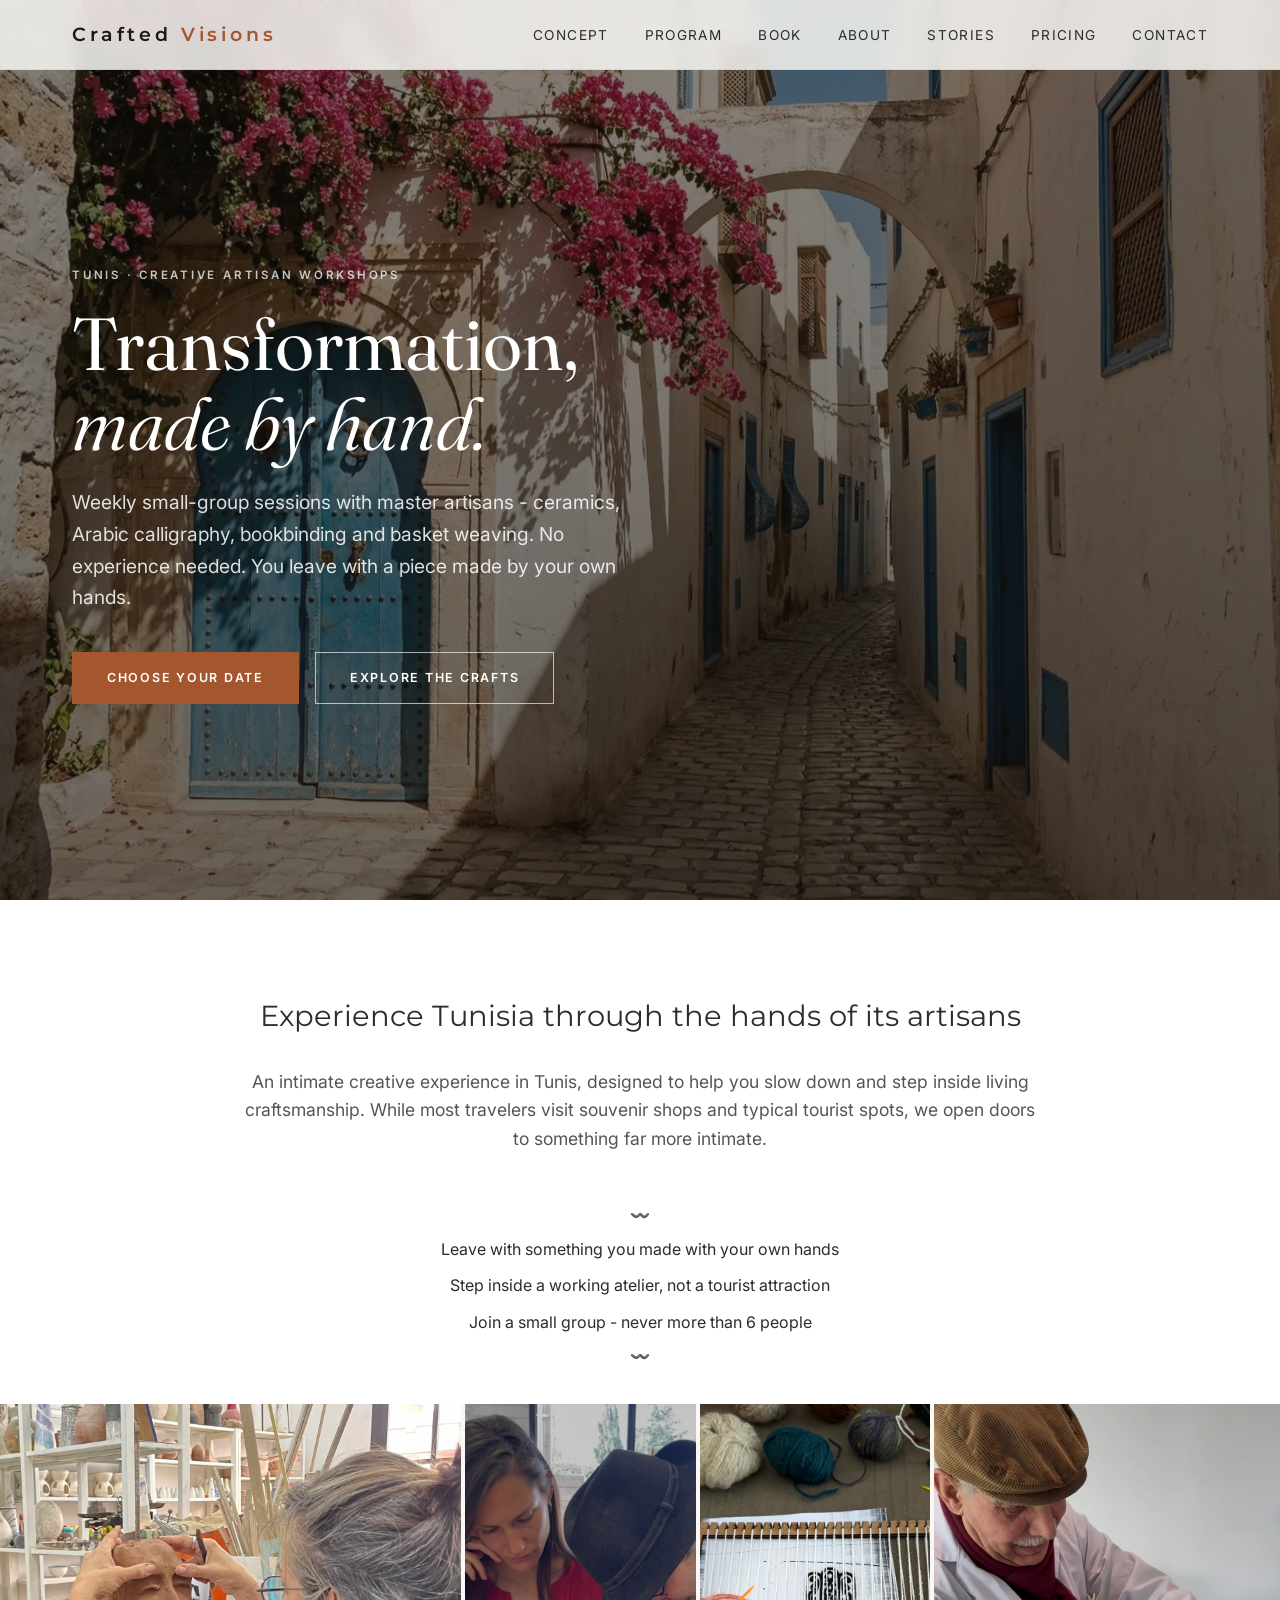
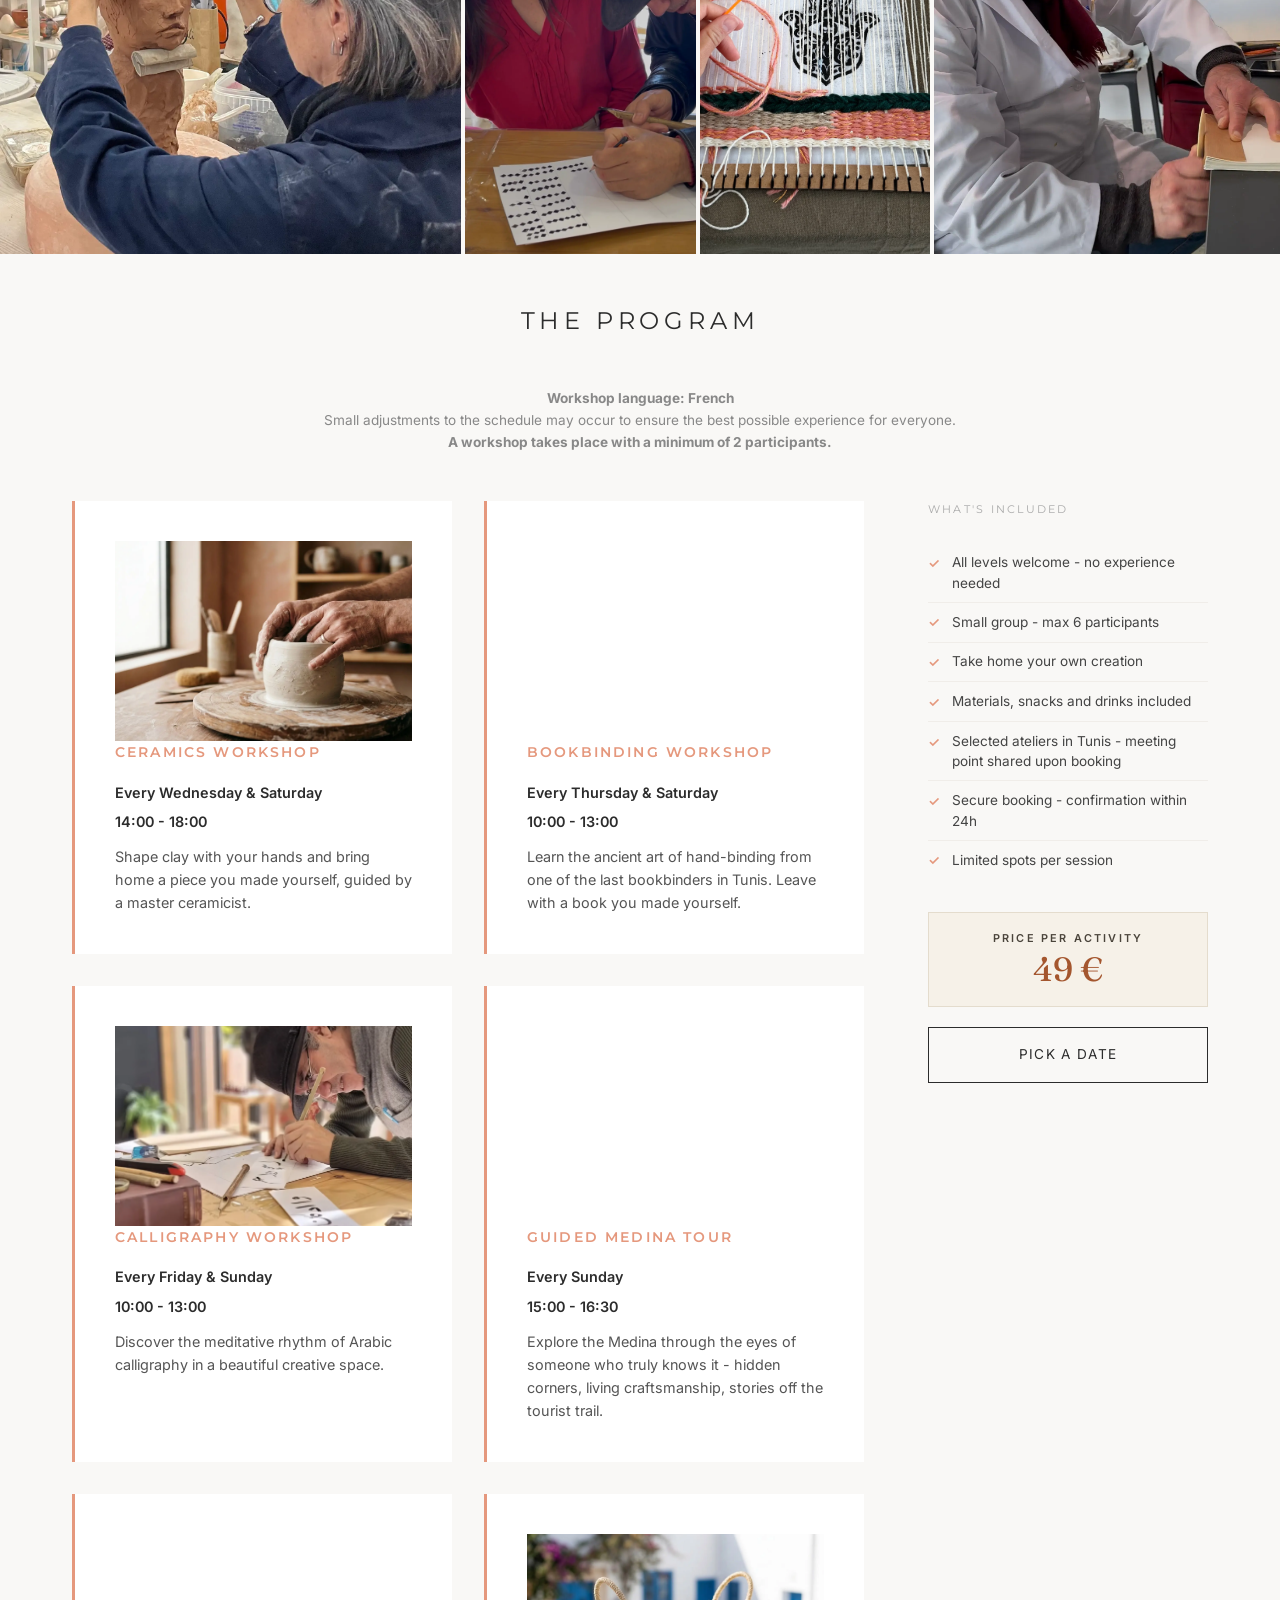
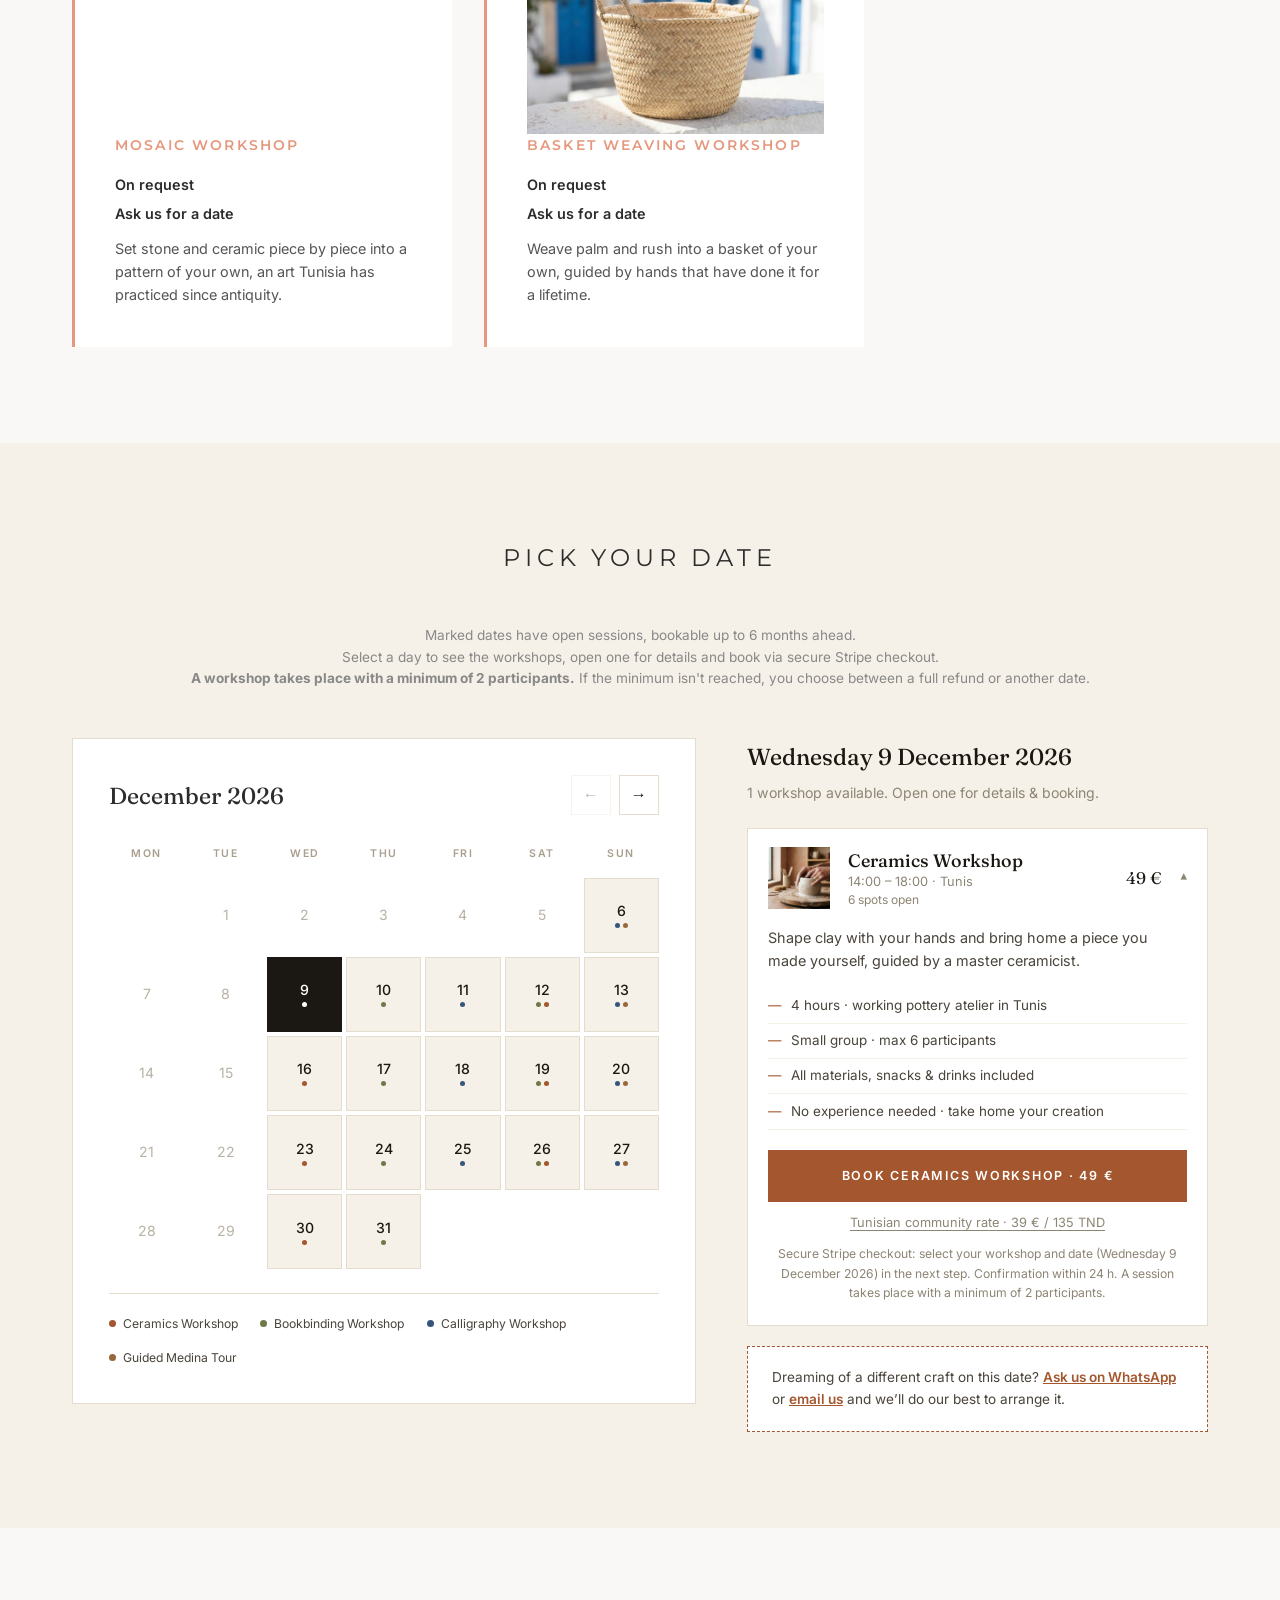
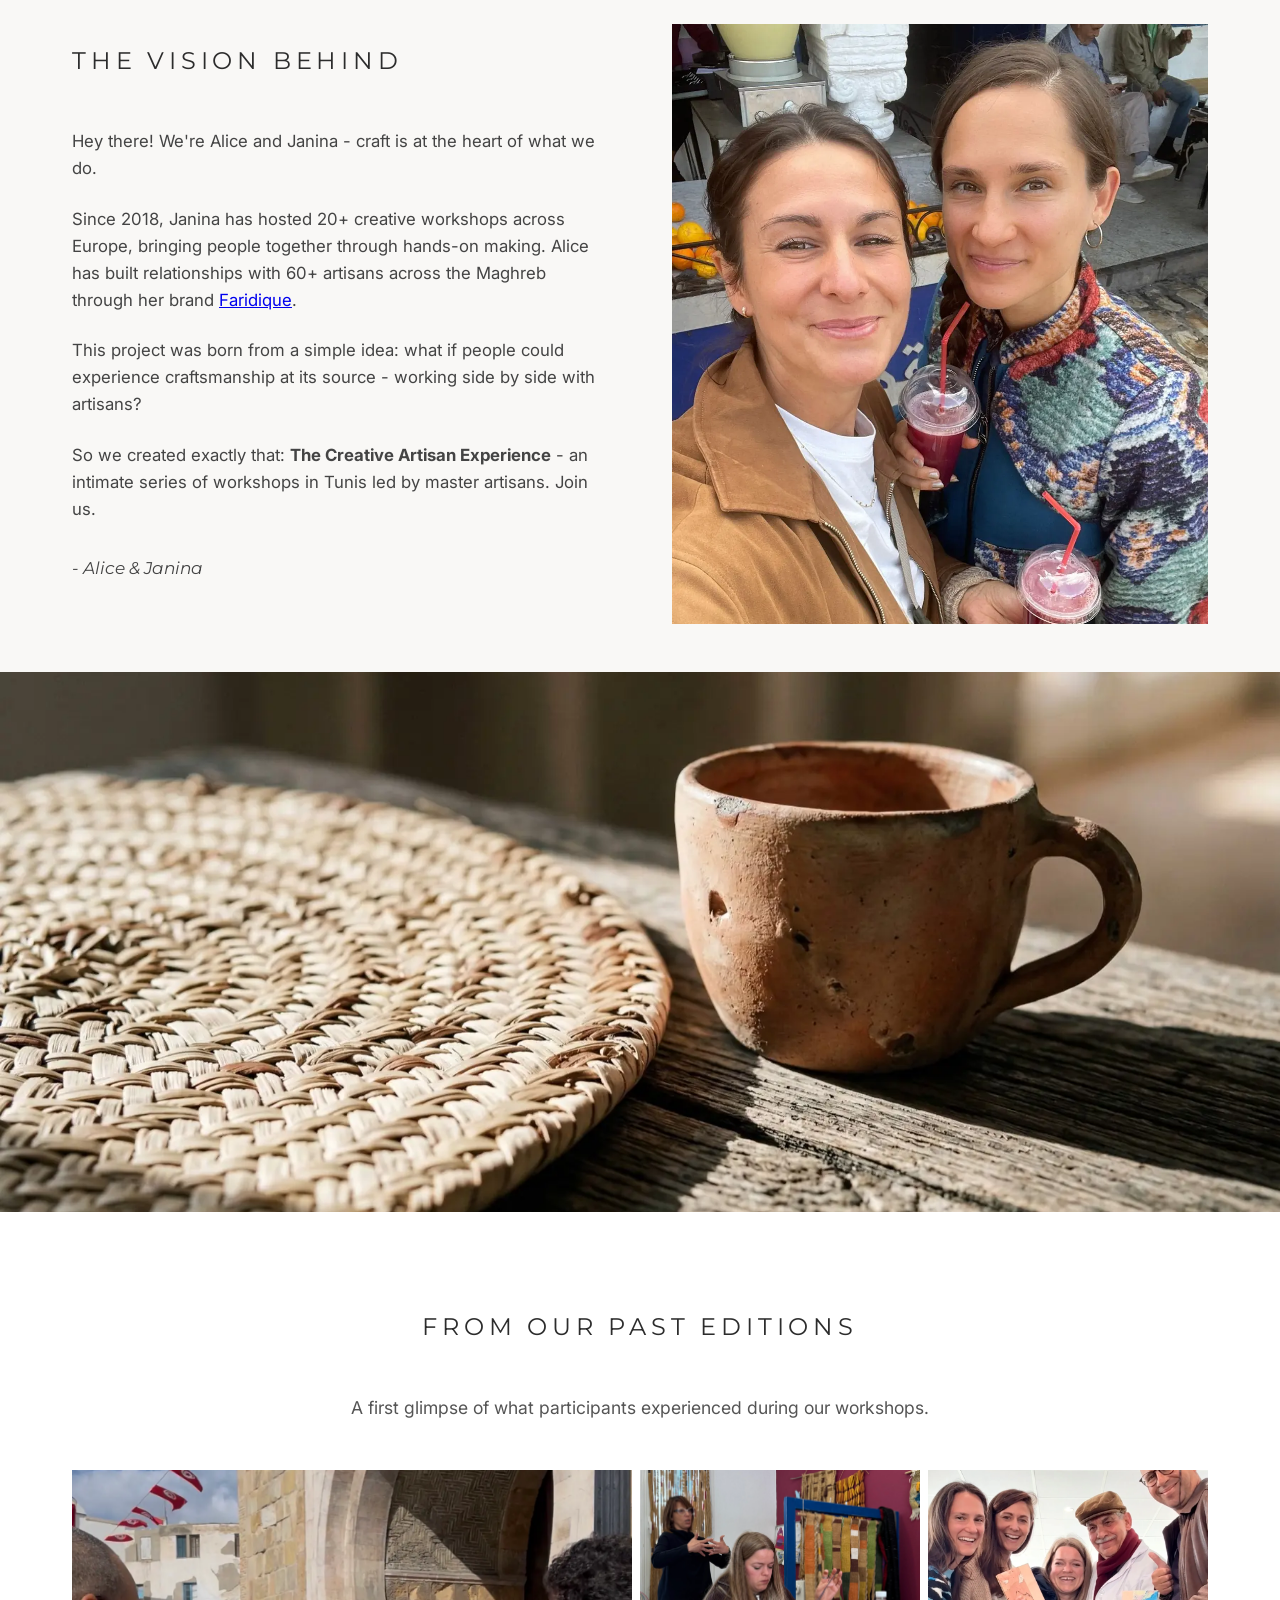
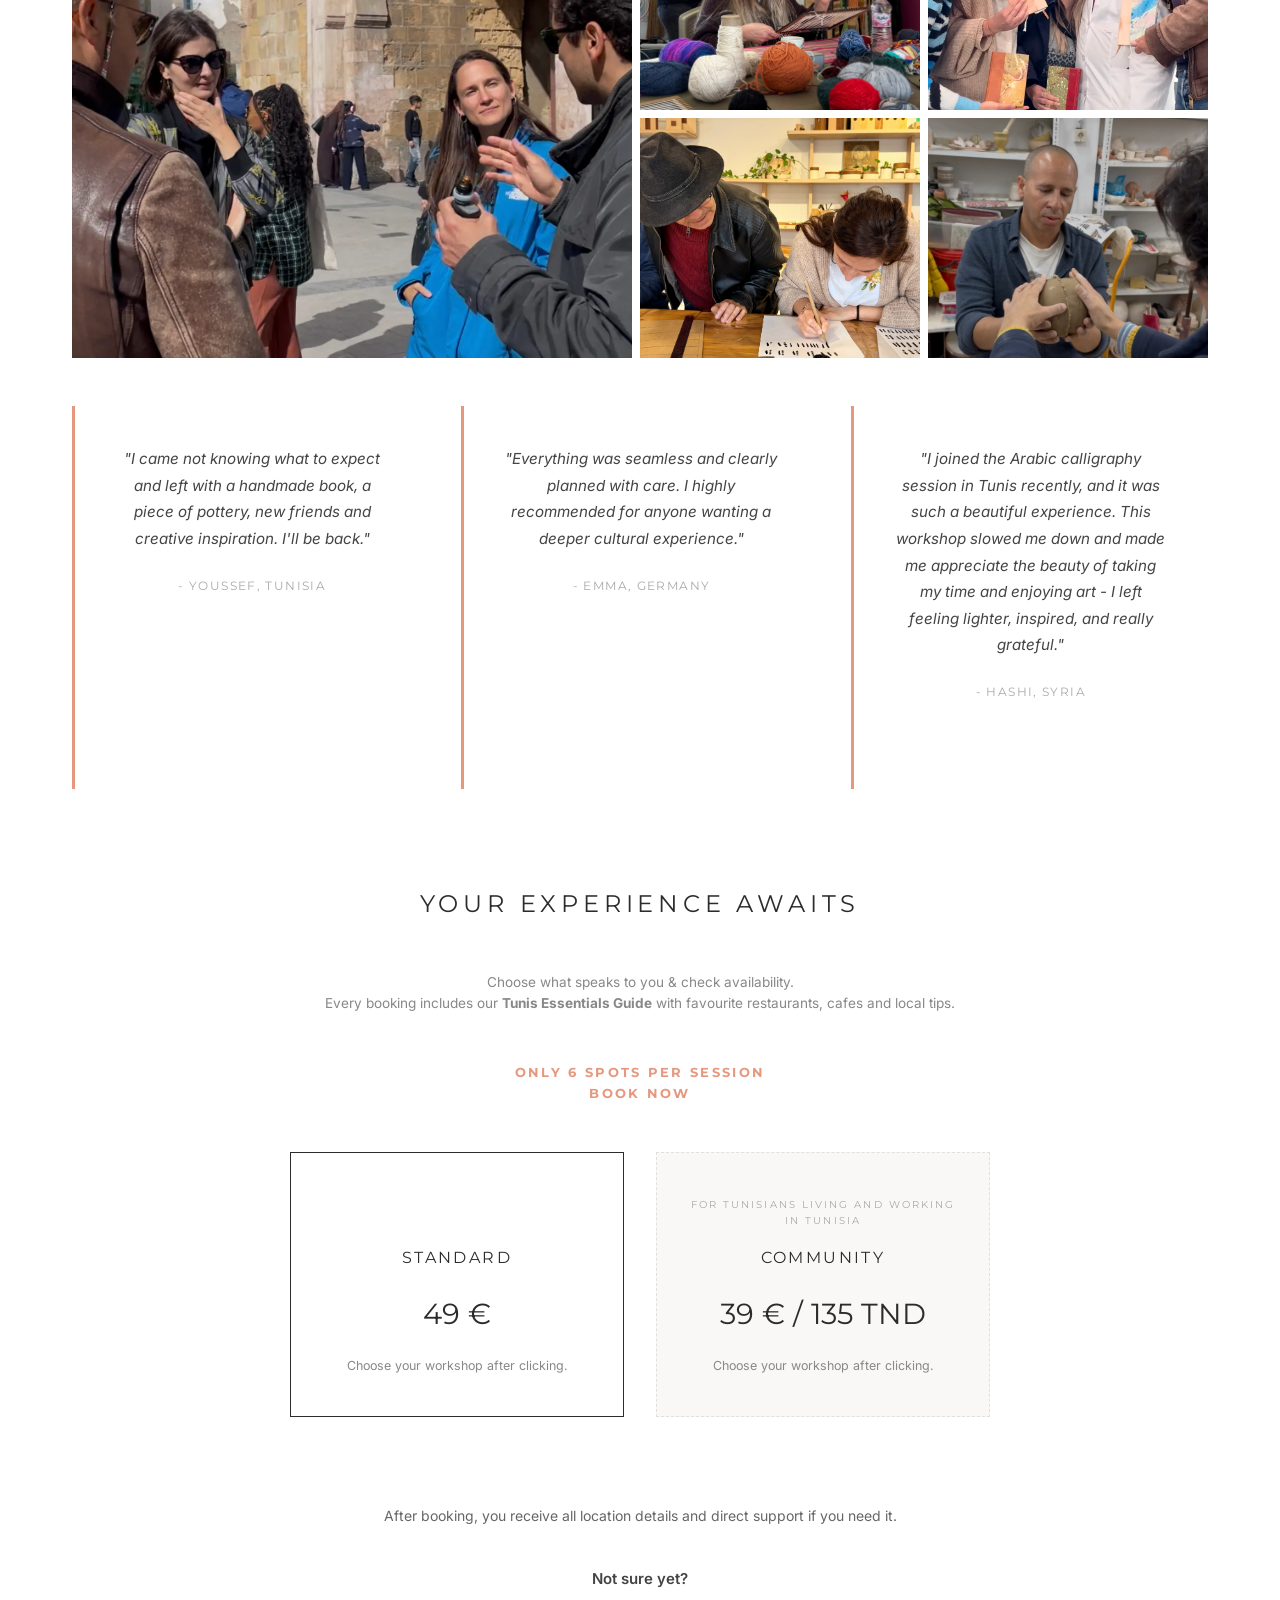
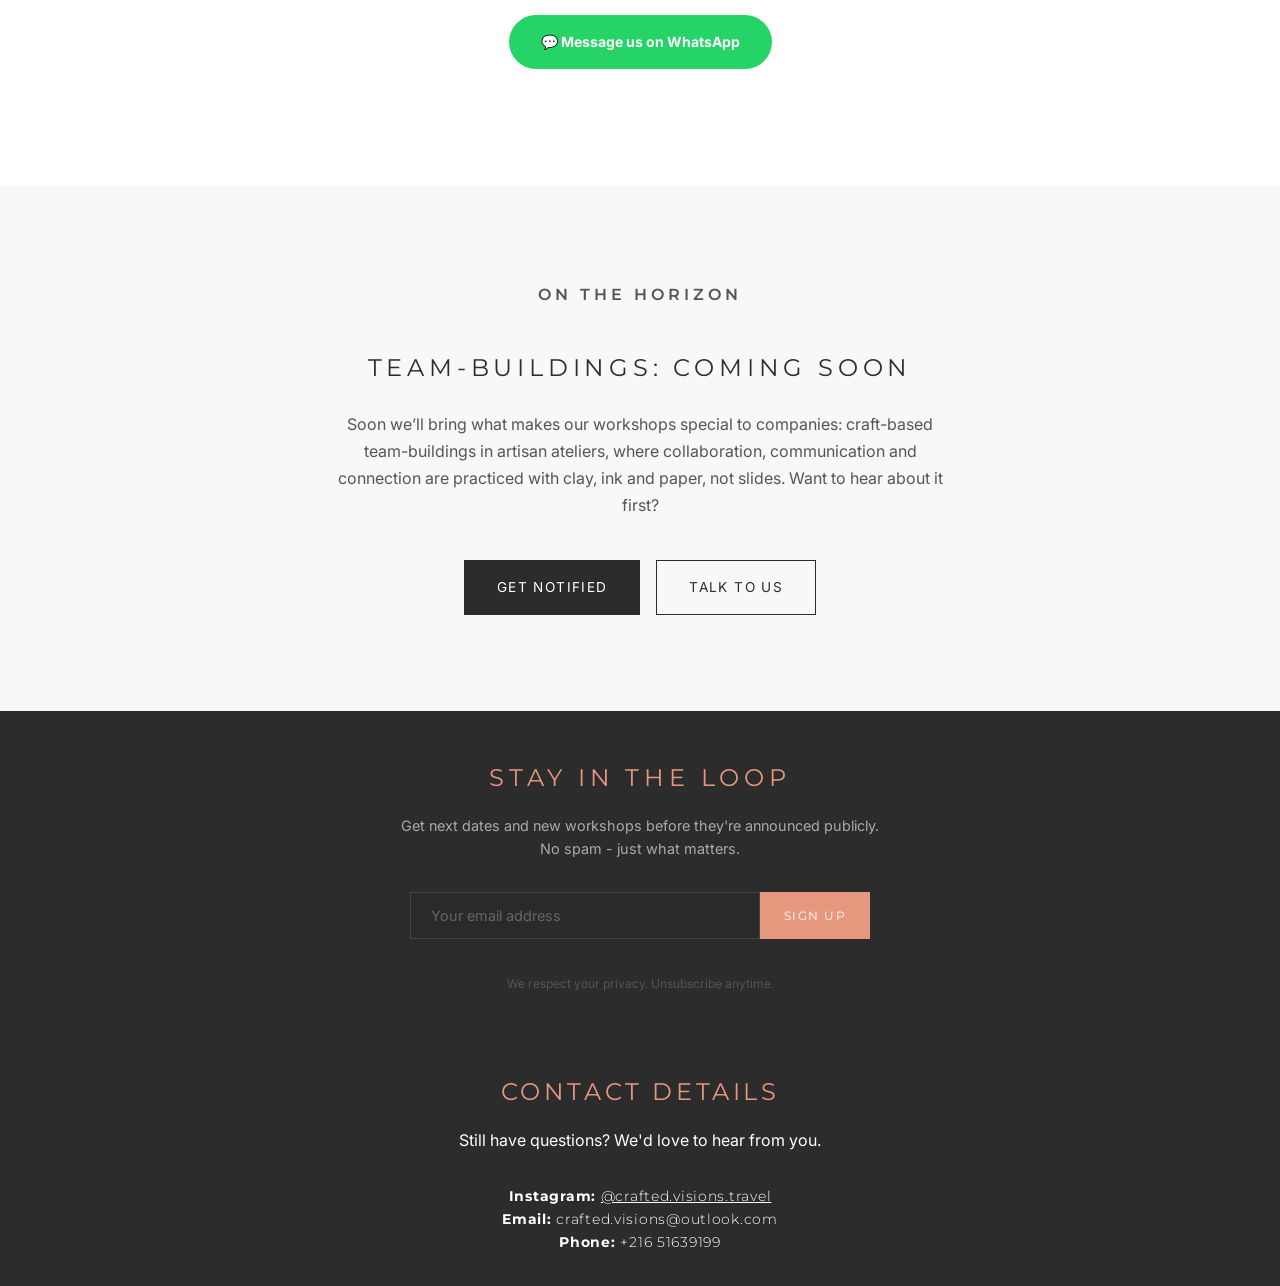
==== index.html @ f0c6a637 "Fix mobile layout and responsive issues" ====
<!DOCTYPE html>
<html lang="en">
<head>
    <meta charset="UTF-8">
    <meta name="viewport" content="width=device-width, initial-scale=1.0">
    <title>CRAFTED VISIONS TRAVEL | Creative Artisan Experience</title>
    <link rel="stylesheet" href="css/style.css">
    <link rel="preconnect" href="https://fonts.googleapis.com">
    <link rel="preconnect" href="https://fonts.gstatic.com" crossorigin>
    <link href="https://fonts.googleapis.com/css2?family=Montserrat:wght@300;400;600&family=Inter:wght@300;400;500;600&family=Fraunces:ital,opsz,wght@0,9..144,340..600;1,9..144,340..600&display=swap" rel="stylesheet">
    <link rel="preload" as="image" href="images/opt/hero-bg.webp" fetchpriority="high">
    <link rel="preload" as="image" href="images/collage_1.webp">
    <link rel="preload" as="image" href="images/collage_2.webp">
    <link rel="preload" as="image" href="images/collage_3.webp">
    <link rel="preload" as="image" href="images/collage_4.webp">
    <link href="//cdn-images.mailchimp.com/embedcode/classic-061523.css" rel="stylesheet" type="text/css">
    <meta property="og:title" content="CRAFTED VISIONS TRAVEL | Creative Artisan Weekend">
    <meta property="og:description" content="An intimate creative experience in Tunis, connecting you directly with master artisans.">
    <meta property="og:image" content="https://craftedvisionstravel.com/images/opt/hero-bg.webp">
    <meta property="og:url" content="https://craftedvisionstravel.com/">
    <meta property="og:type" content="website">
    <style>
        /* Concept section: tighten spacing around wave dividers + before collage */
        .concept .container { padding-bottom: 2rem; }
        .highlights { margin-bottom: 0 !important; }
        .highlights li { padding: 0.35rem 0; }
        .highlights li.divider { padding: 0.15rem 0; }

        /* Collage strip — desktop only */
        @media (min-width: 701px) {
            .collage-strip {
                width: 100%;
                height: 50vh;
                display: grid;
                grid-template-columns: 2fr 1fr 1fr 1.5fr;
                gap: 4px;
                overflow: hidden;
            }
            .collage-strip > div { overflow: hidden; }
            .collage-strip img {
                width: 100%; height: 100%;
                object-fit: cover;
                object-position: center center;
                display: block;
                transform: scale(1.0);
                transition: transform 0.7s ease;
            }
            .collage-strip > div:hover img { transform: scale(1.03); }
        }

        /* Tighten About -> Program gap */
        .about .container { padding-bottom: 3rem; }
        .program .container { padding-top: 3rem; }

        /* Fix nav overlap on anchor scroll for all sections */
        section[id], header[id], footer[id] {
            scroll-margin-top: calc(var(--nav-height) + 1rem);
        }

        /* Program layout: cards + checklist side by side */
        .program-inner {
            display: grid;
            grid-template-columns: 1fr 280px;
            gap: 4rem;
            align-items: start;
        }
        .program-checklist {
            position: sticky;
            top: calc(var(--nav-height) + 2rem);
        }
        .program-checklist__title {
            font-family: var(--font-heading);
            font-size: 0.7rem;
            letter-spacing: 0.2em;
            text-transform: uppercase;
            color: #aaa;
            margin-bottom: 1.5rem;
        }
        .program-checklist ul {
            list-style: none;
            padding: 0;
            margin: 0 0 2rem 0;
        }
        .program-checklist li {
            display: flex;
            align-items: flex-start;
            gap: 0.75rem;
            font-size: 0.85rem;
            color: #444;
            line-height: 1.5;
            padding: 0.55rem 0;
            border-bottom: 1px solid #f0ede9;
        }
        .program-checklist li:last-child { border-bottom: none; }
        .program-checklist li::before {
            content: "✓";
            color: var(--accent-color);
            font-weight: 600;
            font-size: 0.85rem;
            flex-shrink: 0;
            margin-top: 0.05rem;
        }
        @media (max-width: 900px) {
            .program-inner { grid-template-columns: 1fr; gap: 2.5rem; }
            .program-checklist { position: static; }
        }

        /* Program cards: uniform description alignment */
        .day-card__time {
            font-size: 0.9rem;
            font-weight: 600;
            margin-bottom: 0.4rem;
        }
        .day-card__workshop {
            font-size: 0.9rem;
            font-weight: 600;
            margin-bottom: 0.75rem;
        }
        .day-card__desc {
            font-size: 0.9rem;
            color: #555;
            line-height: 1.6;
        }

        /* Photo grid for stories */
        .photo-grid-stories {
            display: grid;
            grid-template-columns: 2fr 1fr 1fr;
            grid-template-rows: 240px 240px;
            gap: 8px;
            margin-bottom: 3rem;
        }
        .photo-grid-stories > div { overflow: hidden; }
        .photo-grid-stories > div:first-child { grid-row: span 2; }
        .photo-grid-stories img {
            width: 100%; height: 100%;
            object-fit: cover;
            object-position: center center;
            display: block;
            transform: scale(1.0);
            transition: transform 0.6s ease;
        }
        .photo-grid-stories > div:hover img { transform: scale(1.03); }
        .photo-grid-stories > div:nth-child(3) img { object-position: center 40%; }

        /* Tighten Stories -> Pricing gap */
        #stories .container { padding-bottom: 3rem; }
        .pricing .container { padding-top: 3rem; }

        /* Booking price cards — fixed row heights for perfect alignment */
        .booking-options {
            display: grid;
            grid-template-columns: 1fr 1fr;
            gap: 2rem;
            max-width: 700px;
            margin: 0 auto 3rem auto;
        }
        .booking-card {
            background-color: #fff;
            border: 1px solid #e0e0e0;
            padding: 2.5rem 2rem;
            text-align: center;
            text-decoration: none;
            color: var(--text-color);
            display: grid;
            grid-template-rows: 2.5rem auto auto auto;
            align-items: center;
            transition: all 0.3s ease;
        }
        .booking-card:hover {
            border-color: var(--accent-color);
            transform: translateY(-5px);
            box-shadow: 0 12px 28px rgba(0,0,0,0.07);
        }
        .booking-card__label {
            font-family: var(--font-heading);
            font-size: 0.65rem;
            letter-spacing: 0.2em;
            text-transform: uppercase;
            color: #aaa;
            align-self: center;
        }
        .booking-card__title {
            font-family: var(--font-heading);
            font-size: 1rem;
            letter-spacing: 0.15em;
            text-transform: uppercase;
            padding: 0.75rem 0 0.5rem;
        }
        .booking-card__price {
            font-family: var(--font-heading);
            font-size: 1.8rem;
            font-weight: 400;
            padding: 0.75rem 0;
        }
        .booking-card__note {
            font-size: 0.78rem;
            color: #888;
            line-height: 1.5;
            padding-top: 0.5rem;
        }
        .booking-card--featured { border-color: var(--text-color); }
        .booking-card--community { border-style: dashed; background: var(--bg-color); }

        /* Newsletter */
        .newsletter-section { background-color: var(--text-color); padding: 0; }
        .newsletter-section .container {
            text-align: center;
            padding-top: 3rem;
            padding-bottom: 3rem;
        }
        footer .container {
            padding-top: 2rem;
            padding-bottom: 2rem;
        }
        .newsletter-form {
            display: flex;
            max-width: 460px;
            margin: 0 auto 1rem auto;
        }
        .newsletter-form input {
            flex: 1;
            padding: 14px 20px;
            border: 1px solid #444;
            background: #2a2a2a;
            color: #fff;
            font-size: 0.9rem;
            outline: none;
            font-family: var(--font-body);
        }
        .newsletter-form input::placeholder { color: #666; }
        .newsletter-form button {
            padding: 14px 24px;
            background: var(--accent-color);
            color: #fff;
            border: none;
            font-family: var(--font-heading);
            font-size: 0.75rem;
            letter-spacing: 0.12em;
            text-transform: uppercase;
            cursor: pointer;
            transition: opacity 0.2s;
        }
        .newsletter-form button:hover { opacity: 0.85; }

        /* ─── Hamburger button ─── */
        .nav-hamburger {
            display: none;
            flex-direction: column;
            gap: 5px;
            background: none;
            border: none;
            cursor: pointer;
            padding: 8px;
            z-index: 1001;
        }
        .nav-hamburger span {
            display: block;
            width: 24px;
            height: 2px;
            background: var(--text-color);
            transition: all 0.3s ease;
            transform-origin: center;
        }
        .nav-hamburger.open span:nth-child(1) { transform: translateY(7px) rotate(45deg); }
        .nav-hamburger.open span:nth-child(2) { opacity: 0; }
        .nav-hamburger.open span:nth-child(3) { transform: translateY(-7px) rotate(-45deg); }

        /* ─── Carousel dots ─── */
        .carousel-dots {
            display: none;
            justify-content: center;
            gap: 8px;
            padding: 10px 0 4px;
        }
        .carousel-dots .dot {
            width: 7px; height: 7px;
            border-radius: 50%;
            background: #ccc;
            transition: background 0.3s;
        }
        .carousel-dots .dot.active { background: var(--accent-color); }

        @media (max-width: 700px) {
            /* Nav mobile */
            .nav-hamburger { display: flex; }
            .nav-links {
                display: none;
                position: fixed;
                top: 0; left: 0;
                width: 100%; height: 100vh;
                background: rgba(250,248,244,0.98);
                flex-direction: column;
                align-items: center;
                justify-content: center;
                gap: 2rem;
                z-index: 1000;
            }
            .nav-links.open { display: flex; }
            .nav-link-item {
                font-family: var(--font-heading);
                font-size: 1.1rem;
                letter-spacing: 0.18em;
                text-transform: uppercase;
                color: var(--text-color);
                text-decoration: none;
            }

            /* Collage carousel */
            .collage-strip {
                display: flex;
                overflow-x: auto;
                scroll-snap-type: x mandatory;
                -webkit-overflow-scrolling: touch;
                scroll-behavior: smooth;
                grid-template-columns: unset;
                grid-template-rows: unset;
                height: 120vw;
                gap: 0;
                scrollbar-width: none;
            }
            .collage-strip::-webkit-scrollbar { display: none; }
            .collage-strip > div {
                flex: 0 0 100%;
                scroll-snap-align: start;
                grid-row: unset !important;
                overflow: hidden;
                height: 120vw;
            }
            .collage-strip img {
                width: 100%; height: 100%;
                object-fit: cover;
                object-position: center center;
            }
            #collage-dots { display: flex; }

            /* Stories photo carousel */
            .photo-grid-stories {
                display: flex;
                overflow-x: auto;
                scroll-snap-type: x mandatory;
                -webkit-overflow-scrolling: touch;
                scroll-behavior: smooth;
                grid-template-columns: unset;
                grid-template-rows: unset;
                height: 80vw;
                gap: 0;
                margin-bottom: 0.75rem;
                scrollbar-width: none;
            }
            .photo-grid-stories::-webkit-scrollbar { display: none; }
            .photo-grid-stories > div {
                flex: 0 0 100%;
                scroll-snap-align: start;
                grid-row: unset !important;
                overflow: hidden;
                height: 80vw;
            }
            .photo-grid-stories img {
                width: 100%; height: 100%;
                object-fit: cover;
            }
            #stories-dots { display: flex; margin-bottom: 2rem; }

            /* Newsletter form stacked */
            .newsletter-form { flex-direction: column; }

            /* Booking cards stacked */
            .booking-options { grid-template-columns: 1fr; max-width: 360px; }

            /* Hero tweaks */
            .hero-title { font-size: clamp(2.3rem, 11vw, 3.2rem); }

            /* Full-width image section height */
            .full-width-image { min-height: 40vw; }

            /* Program inner */
            .program-inner { grid-template-columns: 1fr; gap: 2.5rem; }
            .program-checklist { position: static; }

            /* Grid program cards */
            .grid-program { grid-template-columns: 1fr !important; }

            /* About grid */
            .about-grid { grid-template-columns: 1fr !important; }
            .about-image { order: -1; }
            .about-image img { max-height: 82vw; }

            /* Concept padding */
            .concept .container { padding-left: 1.25rem; padding-right: 1.25rem; }
        }
    </style>
</head>
<body>

    <nav class="sticky-nav">
        <div class="nav-container">
            <a href="#home" class="nav-logo">Crafted <span>Visions</span></a>
            <div class="nav-links" id="nav-links">
                <a href="#concept" class="nav-link-item">Concept</a>
                <a href="#program" class="nav-link-item">Program</a>
                <a href="#calendar" class="nav-link-item">Book</a>
                <a href="#about" class="nav-link-item">About</a>
                <a href="#stories" class="nav-link-item">Stories</a>
                <a href="#pricing" class="nav-link-item">Pricing</a>
                <a href="#contact" class="nav-link-item">Contact</a>
            </div>
            <button class="nav-hamburger" id="nav-hamburger" aria-label="Open menu" aria-expanded="false">
                <span></span><span></span><span></span>
            </button>
        </div>
    </nav>

    <header class="hero" id="home">
        <div class="hero-inner">
            <div class="hero-content reveal">
                <span class="hero-eyebrow">Tunis · Creative Artisan Workshops</span>
                <h1 class="hero-title">Transformation,<br><em>made by hand.</em></h1>
                <p class="hero-sub">Weekly small-group sessions with master artisans - ceramics, Arabic calligraphy, bookbinding and basket weaving. No experience needed. You leave with a piece made by your own hands.</p>
                <div class="hero-btns">
                    <a href="#calendar" class="btn-hero btn-hero--solid">Choose your date</a>
                    <a href="#program" class="btn-hero btn-hero--ghost">Explore the crafts</a>
                </div>
            </div>
        </div>
    </header>

    <section class="concept" id="concept">
        <div class="container reveal">
            <h3>Experience Tunisia through the hands of its artisans</h3>
            <p>An intimate creative experience in Tunis, designed to help you slow down and step inside living craftsmanship. While most travelers visit souvenir shops and typical tourist spots, we open doors to something far more intimate.</p>
            <ul class="highlights" style="text-align:center; list-style:none; padding:0;">
                <li class="divider">〰️</li>
                <li>Leave with something you made with your own hands</li>
                <li>Step inside a working atelier, not a tourist attraction</li>
                <li>Join a small group - never more than 6 people</li>
                <li class="divider">〰️</li>
            </ul>
        </div>
    </section>

    <!-- COLLAGE from workshop photos -->
    <div class="collage-strip" id="collage-carousel">
        <div><img src="images/collage_1.webp" alt="Ceramics workshop" loading="eager" fetchpriority="high"></div>
        <div><img src="images/collage_2.webp" alt="Weaving workshop" loading="eager"></div>
        <div><img src="images/collage_3.webp" alt="Calligraphy workshop" loading="eager"></div>
        <div><img src="images/collage_4.webp" alt="Bookbinding workshop" loading="eager"></div>
    </div>
    <div class="carousel-dots" id="collage-dots" aria-hidden="true">
        <span class="dot active"></span><span class="dot"></span><span class="dot"></span><span class="dot"></span>
    </div>

    <!-- PROGRAM -->
    <section class="program" id="program">
        <div class="container reveal">
            <h2 class="section-title">THE PROGRAM</h2>
            <p class="disclaimer"><strong>Workshop language: French</strong><br>Small adjustments to the schedule may occur to ensure the best possible experience for everyone.<br><strong>A workshop takes place with a minimum of 2 participants.</strong></p>

            <div class="program-inner">
                <div class="grid-program">
                    <div class="day-card">
                        <img src="images/opt/atelier-poterie.webp" alt="Ceramics Workshop" class="card-img" loading="lazy" decoding="async">
                        <h4>Ceramics Workshop</h4>
                        <p class="day-card__time">Every Wednesday &amp; Saturday</p>
                        <p class="day-card__workshop">14:00 - 18:00</p>
                        <p class="day-card__desc">Shape clay with your hands and bring home a piece you made yourself, guided by a master ceramicist.</p>
                    </div>
                    <div class="day-card">
                        <img src="images/book-binding.webp" alt="Bookbinding Workshop" class="card-img" loading="lazy" decoding="async">
                        <h4>Bookbinding Workshop</h4>
                        <p class="day-card__time">Every Thursday &amp; Saturday</p>
                        <p class="day-card__workshop">10:00 - 13:00</p>
                        <p class="day-card__desc">Learn the ancient art of hand-binding from one of the last bookbinders in Tunis. Leave with a book you made yourself.</p>
                    </div>
                    <div class="day-card">
                        <img src="images/calligraphy.webp" alt="Calligraphy Workshop" class="card-img" loading="lazy" decoding="async">
                        <h4>Calligraphy Workshop</h4>
                        <p class="day-card__time">Every Friday &amp; Sunday</p>
                        <p class="day-card__workshop">10:00 - 13:00</p>
                        <p class="day-card__desc">Discover the meditative rhythm of Arabic calligraphy in a beautiful creative space.</p>
                    </div>
                    <div class="day-card">
                        <img src="images/opt/medina-gate.jpg" alt="Guided Medina Tour" class="card-img" loading="lazy" decoding="async">
                        <h4>Guided Medina Tour</h4>
                        <p class="day-card__time">Every Sunday</p>
                        <p class="day-card__workshop">15:00 - 16:30</p>
                        <p class="day-card__desc">Explore the Medina through the eyes of someone who truly knows it - hidden corners, living craftsmanship, stories off the tourist trail.</p>
                    </div>
                    <div class="day-card">
                        <img src="images/opt/mosaic-workshop.jpg" alt="Mosaic Workshop" class="card-img" loading="lazy" decoding="async">
                        <h4>Mosaic Workshop</h4>
                        <p class="day-card__time">On request</p>
                        <p class="day-card__workshop">Ask us for a date</p>
                        <p class="day-card__desc">Set stone and ceramic piece by piece into a pattern of your own, an art Tunisia has practiced since antiquity.</p>
                    </div>
                    <div class="day-card">
                        <img src="images/opt/medina-tour.webp" alt="Basket Weaving Workshop" class="card-img" loading="lazy" decoding="async">
                        <h4>Basket Weaving Workshop</h4>
                        <p class="day-card__time">On request</p>
                        <p class="day-card__workshop">Ask us for a date</p>
                        <p class="day-card__desc">Weave palm and rush into a basket of your own, guided by hands that have done it for a lifetime.</p>
                    </div>
                </div>

                <aside class="program-checklist">
                    <p class="program-checklist__title">What's included</p>
                    <ul>
                        <li>All levels welcome - no experience needed</li>
                        <li>Small group - max 6 participants</li>
                        <li>Take home your own creation</li>
                        <li>Materials, snacks and drinks included</li>
                        <li>Selected ateliers in Tunis - meeting point shared upon booking</li>
                        <li>Secure booking - confirmation within 24h</li>
                        <li>Limited spots per session</li>
                    </ul>
                    <div class="price-tag">
                        <span class="price-tag__label">Price per activity</span>
                        <span class="price-tag__amount">49&nbsp;€</span>
                    </div>
                    <a href="#calendar" class="btn" style="display:inline-block; width:100%; text-align:center; box-sizing:border-box;">Pick a date</a>
                </aside>
            </div>
        </div>
    </section>

    <!-- BOOKING CALENDAR -->
    <section class="calendar-section" id="calendar">
        <div class="container reveal">
            <h2 class="section-title">PICK YOUR DATE</h2>
            <p class="disclaimer">Marked dates have open sessions, bookable up to 6 months ahead.<br>Select a day to see the workshops, open one for details and book via secure Stripe checkout.<br><strong>A workshop takes place with a minimum of 2 participants.</strong> If the minimum isn't reached, you choose between a full refund or another date.</p>
            <div class="cal-wrap">
                <div class="cal" id="cv-calendar" aria-label="Workshop availability calendar"></div>
                <div class="day-panel" id="cv-day-panel" aria-live="polite"></div>
            </div>
        </div>
    </section>

    <section class="about" id="about">
        <div class="container reveal about-grid">
            <div class="about-text">
                <h2 class="section-title" style="text-align: left;">THE VISION BEHIND</h2>
                <p>Hey there! We're Alice and Janina - craft is at the heart of what we do.</p>
                <p>Since 2018, Janina has hosted 20+ creative workshops across Europe, bringing people together through hands-on making. Alice has built relationships with 60+ artisans across the Maghreb through her brand <a href="https://faridique.com" target="_blank" rel="noopener">Faridique</a>.</p>
                <p>This project was born from a simple idea: what if people could experience craftsmanship at its source - working side by side with artisans?</p>
                <p>So we created exactly that: <strong>The Creative Artisan Experience</strong> - an intimate series of workshops in Tunis led by master artisans. Join us.</p>
                <p class="signature">- Alice &amp; Janina</p>
            </div>
            <div class="about-image">
                <img src="images/opt/alice-founder.webp" alt="Alice Tsvetkova - Founder" loading="lazy" decoding="async">
            </div>
        </div>
    </section>

    <section class="full-width-image reveal" style="background-image: url('images/opt/authentic-details.webp');"></section>

    <!-- STORIES -->
    <section class="concept" id="stories">
        <div class="container reveal">
            <h2 class="section-title">FROM OUR PAST EDITIONS</h2>
            <p class="disclaimer">A first glimpse of what participants experienced during our workshops.</p>

            <div class="photo-grid-stories" id="stories-carousel">
                <div><img src="images/pg_1.webp" alt="Workshop participant" loading="eager"></div>
                <div><img src="images/pg_2.webp" alt="Bookbinding session" loading="eager"></div>
                <div><img src="images/pg_3.webp" alt="Calligraphy session" loading="lazy"></div>
                <div><img src="images/pg_4.webp" alt="Medina tour" loading="lazy"></div>
                <div><img src="images/pg_5.webp" alt="Group photo" loading="lazy"></div>
            </div>
            <div class="carousel-dots" id="stories-dots" aria-hidden="true">
                <span class="dot active"></span><span class="dot"></span><span class="dot"></span><span class="dot"></span><span class="dot"></span>
            </div>

            <div class="grid-program">
                <div class="day-card" style="border-left-color:var(--accent-color);">
                    <p style="font-style:italic; font-size:0.95rem; line-height:1.75; color:#444; margin-bottom:1.5rem;">"I came not knowing what to expect and left with a handmade book, a piece of pottery, new friends and creative inspiration. I'll be back."</p>
                    <p style="font-family:var(--font-heading); font-size:0.72rem; letter-spacing:0.12em; color:#aaa; text-transform:uppercase;">- Youssef, Tunisia</p>
                </div>
                <div class="day-card" style="border-left-color:var(--accent-color);">
                    <p style="font-style:italic; font-size:0.95rem; line-height:1.75; color:#444; margin-bottom:1.5rem;">"Everything was seamless and clearly planned with care. I highly recommended for anyone wanting a deeper cultural experience."</p>
                    <p style="font-family:var(--font-heading); font-size:0.72rem; letter-spacing:0.12em; color:#aaa; text-transform:uppercase;">- Emma, Germany</p>
                </div>
                <div class="day-card" style="border-left-color:var(--accent-color);">
                    <p style="font-style:italic; font-size:0.95rem; line-height:1.75; color:#444; margin-bottom:1.5rem;">"I joined the Arabic calligraphy session in Tunis recently, and it was such a beautiful experience. This workshop slowed me down and made me appreciate the beauty of taking my time and enjoying art - I left feeling lighter, inspired, and really grateful."</p>
                    <p style="font-family:var(--font-heading); font-size:0.72rem; letter-spacing:0.12em; color:#aaa; text-transform:uppercase;">- Hashi, Syria</p>
                </div>
            </div>
        </div>
    </section>

    <!-- PRICING -->
    <section class="pricing" id="pricing">
        <div class="container reveal">
            <h2 class="section-title">YOUR EXPERIENCE AWAITS</h2>
            <p class="disclaimer">Choose what speaks to you &amp; check availability.<br>Every booking includes our <strong>Tunis Essentials Guide</strong> with favourite restaurants, cafes and local tips.</p>

            <p style="text-align:center; font-family:var(--font-heading); font-size:0.8rem; letter-spacing:0.18em; text-transform:uppercase; margin-top:3rem; margin-bottom:3rem; color:var(--accent-color);">
                <strong>
                    Only 6 spots per session<br>
                    Book now
                </strong>
            </p>
            <!--
                HOW BOOKING WORKS:
                Two Stripe links cover all workshops:
                - Standard (49€): one Stripe checkout with a dropdown to select the workshop
                - Community (39€): same setup, separate link for Tunisians living & working in Tunisia
                Replace STRIPE_STANDARD_LINK and STRIPE_COMMUNITY_LINK below with your actual Stripe URLs.
                In Stripe, set up a Payment Link with a "Select workshop" dropdown as a custom field.
            -->
            <div class="booking-options">
                <a href="https://buy.stripe.com/6oU00l9cY0C66ys8II53O08" target="_blank" class="booking-card booking-card--featured">
                    <p class="booking-card__label">&nbsp;</p>
                    <p class="booking-card__title">Standard</p>
                    <p class="booking-card__price">49 €</p>
                    <p class="booking-card__note">Choose your workshop after clicking.</p>
                </a>
                <a href="https://buy.stripe.com/14AfZj74Q70ug926AA53O09" target="_blank" class="booking-card booking-card--community">
                    <p class="booking-card__label">For Tunisians living and working in Tunisia</p>
                    <p class="booking-card__title">Community</p>
                    <p class="booking-card__price">39 € / 135 TND</p>
                    <p class="booking-card__note">Choose your workshop after clicking.</p>
                </a>
            </div>

            <div style="padding:40px 0 20px; text-align:center;">
                <p style="margin-bottom:40px; color:#666; font-size:14px;">After booking, you receive all location details and direct support if you need it.

                </p>
                <p style="margin-bottom:24px; color:#444; font-size:15px; font-weight:600;">Not sure yet?</p>
                <a href="https://wa.me/+4917687361752" target="_blank" style="display:inline-block; background-color:#25D366; color:white; padding:16px 32px; border-radius:50px; font-size:14px; font-weight:bold; text-decoration:none;">
                    💬 Message us on WhatsApp
                </a>
            </div>
        </div>
    </section>

    <!-- TEAM-BUILDING TEASER -->
    <section class="teaser" id="teambuildings">
        <div class="container reveal">
            <p class="teaser__eyebrow">On the horizon</p>
            <h2>TEAM-BUILDINGS: COMING SOON</h2>
            <p>Soon we&rsquo;ll bring what makes our workshops special to companies: craft-based team-buildings in artisan ateliers, where collaboration, communication and connection are practiced with clay, ink and paper, not slides. Want to hear about it first?</p>
            <a href="#newsletter" class="btn btn--primary teaser__btn-first">Get notified</a>
            <a href="https://wa.me/4917687361752" target="_blank" rel="noopener" class="btn">Talk to us</a>
        </div>
    </section>

    <!-- NEWSLETTER -->
    <section class="newsletter-section" id="newsletter">
        <div class="container reveal">
            <h2 style="color:var(--accent-color); margin-bottom:1rem; font-family:var(--font-heading); letter-spacing:0.2em;">STAY IN THE LOOP</h2>
            <p style="color:#aaa; font-size:0.9rem; max-width:480px; margin:0 auto 2rem auto;">Get next dates and new workshops before they're announced publicly. No spam - just what matters.</p>
            <form id="mc-embedded-subscribe-form" name="mc-embedded-subscribe-form" class="validate newsletter-form" novalidate="">
                <input type="email" name="EMAIL" class="required email" id="mce-EMAIL" placeholder="Your email address" required="" value="">
                <!-- Bot protection - do not remove -->
                <div aria-hidden="true" style="position:absolute; left:-5000px;">
                    <input type="text" name="b_329d7bb0d19143d6361e97af9_1495d74d12" tabindex="-1" value="">
                </div>
                <button type="submit" id="mc-embedded-subscribe">Sign up</button>
            </form>
            <p id="mc-form-message" style="color:#aaa; font-size:0.8rem; margin-top:1rem; min-height:1.2rem;" aria-live="polite"></p>
            <p style="color:#555; font-size:0.75rem;">We respect your privacy. Unsubscribe anytime.</p>
        </div>
    </section>

    <!-- Thank You Popup -->
    <div id="mc-popup-overlay" style="display:none; position:fixed; inset:0; background:rgba(0,0,0,0.6); z-index:9999; align-items:center; justify-content:center;">
        <div style="background:#fff; padding:2.5rem 2rem; max-width:400px; width:90%; text-align:center; border-radius:4px; position:relative;">
            <button onclick="document.getElementById('mc-popup-overlay').style.display='none'" style="position:absolute; top:1rem; right:1rem; background:none; border:none; font-size:1.3rem; cursor:pointer; color:#aaa;">✕</button>
            <p style="font-family:'Montserrat',sans-serif; font-size:0.7rem; letter-spacing:0.2em; text-transform:uppercase; color:#aaa; margin-bottom:1rem;">Thank you</p>
            <h3 style="font-family:'Montserrat',sans-serif; font-size:1.1rem; color:#222; margin-bottom:1rem;">Almost there!</h3>
            <p style="font-size:0.9rem; color:#555; line-height:1.6;">Please check your inbox and click the confirmation link to complete your signup.</p>
        </div>
    </div>

    <script>
    (function() {
        var form = document.getElementById('mc-embedded-subscribe-form');
        var emailField = document.getElementById('mce-EMAIL');
        var msg = document.getElementById('mc-form-message');
        var submitBtn = document.getElementById('mc-embedded-subscribe');
        if (!form) return;

        // JSONP endpoint — note /subscribe/post-json (not /post) and &c=? for callback
        var MC_URL = 'https://outlook.us13.list-manage.com/subscribe/post-json?u=329d7bb0d19143d6361e97af9&id=1495d74d12&f_id=0089c3e1f0';

        form.addEventListener('submit', function(e) {
            e.preventDefault(); // stop the normal form post
            var email = emailField.value.trim();
            if (!email || !/^[^\s@]+@[^\s@]+\.[^\s@]+$/.test(email)) {
                msg.textContent = 'Please enter a valid email address.';
                msg.style.color = '#c66';
                return;
            }

            msg.textContent = 'Submitting...';
            msg.style.color = '#aaa';
            submitBtn.disabled = true;

            // Build the JSONP request
            var callbackName = 'mcCallback_' + Date.now();
            var honeypot = form.querySelector('input[name^="b_"]');
            var url = MC_URL
                + '&EMAIL=' + encodeURIComponent(email)
                + '&' + honeypot.name + '=' + encodeURIComponent(honeypot.value)
                + '&c=' + callbackName;

            var script = document.createElement('script');

            window[callbackName] = function(data) {
                submitBtn.disabled = false;
                if (data.result === 'success') {
                    document.getElementById('mc-popup-overlay').style.display = 'flex';
                    msg.textContent = '';
                    form.reset();
                } else {
                    // Mailchimp returns HTML in data.msg sometimes; strip tags for safety
                    var errText = (data.msg || 'Something went wrong. Please try again.').replace(/<[^>]+>/g, '');
                    // Common case: already subscribed — treat as friendly
                    if (/already subscribed/i.test(errText)) {
                        errText = "You're already on the list. Check your inbox for previous emails from us.";
                    }
                    msg.textContent = errText;
                    msg.style.color = '#c66';
                }
                // cleanup
                delete window[callbackName];
                if (script.parentNode) script.parentNode.removeChild(script);
            };

            script.src = url;
            script.onerror = function() {
                submitBtn.disabled = false;
                msg.textContent = 'Network error. Please try again.';
                msg.style.color = '#c66';
                delete window[callbackName];
            };
            document.body.appendChild(script);
        });
    })();
    </script>

    <footer id="contact">
        <div class="container reveal">
            <h2>CONTACT DETAILS</h2>
            <p>Still have questions? We'd love to hear from you.</p>
            <div class="contact-info">
                <p><strong>Instagram:</strong> <a href="https://www.instagram.com/crafted.visions.travel/" target="_blank" rel="noopener noreferrer" style="color:white;">@crafted.visions.travel</a></p>
                <p><strong>Email:</strong> <a href="mailto:crafted.visions@outlook.com" style="color:white; text-decoration:none;">crafted.visions@outlook.com</a></p>
                <p><strong>Phone:</strong> <span style="color:white;">+216 51639199</span></p>
            </div>
        </div>
    </footer>

    <script src="js/script.js"></script>
    <script src="js/schedule.js"></script>
    <script src="js/calendar.js"></script>
    <script>
    // ── Hamburger nav ──
    (function() {
        var btn = document.getElementById('nav-hamburger');
        var links = document.getElementById('nav-links');
        if (!btn || !links) return;
        btn.addEventListener('click', function() {
            var open = links.classList.toggle('open');
            btn.classList.toggle('open', open);
            btn.setAttribute('aria-expanded', open);
            document.body.style.overflow = open ? 'hidden' : '';
        });
        links.querySelectorAll('a').forEach(function(a) {
            a.addEventListener('click', function() {
                links.classList.remove('open');
                btn.classList.remove('open');
                btn.setAttribute('aria-expanded', false);
                document.body.style.overflow = '';
            });
        });
    })();

    // ── Swipeable carousel dot sync ──
    function initCarouselDots(stripId, dotsId) {
        var strip = document.getElementById(stripId);
        var dotsEl = document.getElementById(dotsId);
        if (!strip || !dotsEl) return;
        var dots = dotsEl.querySelectorAll('.dot');
        var items = strip.querySelectorAll('div');
        var count = items.length;
        function updateDots() {
            var idx = Math.round(strip.scrollLeft / strip.offsetWidth);
            dots.forEach(function(d, i) { d.classList.toggle('active', i === idx); });
        }
        strip.addEventListener('scroll', updateDots, { passive: true });
        // Touch swipe already handled by scroll-snap; dots sync on scroll
    }
    initCarouselDots('collage-carousel', 'collage-dots');
    initCarouselDots('stories-carousel', 'stories-dots');
    </script>
</body>
</html>
---- css/style.css ----
/* --- VARIABLES & RESET --- */
:root {
    --bg-color: #f9f8f6;
    --text-color: #2c2c2c;
    --accent-color: #e5987d;
    --font-heading: 'Montserrat', sans-serif;
    --font-body: 'Inter', sans-serif;
    --nav-height: 70px;
}

* {
    margin: 0;
    padding: 0;
    box-sizing: border-box;
}

html, body {
    font-family: var(--font-body);
    background-color: var(--bg-color);
    color: var(--text-color);
    line-height: 1.6;
    -webkit-font-smoothing: antialiased;
    overflow-x: hidden;
}

img {
    max-width: 100%;
    height: auto;
    display: block;
}

.container {
    max-width: 1200px;
    margin: 0 auto;
    padding: 6rem 2rem;
}

/* --- TYPOGRAPHY --- */
h1, h2, h3, h4 {
    font-family: var(--font-heading);
    font-weight: 400;
    text-transform: uppercase;
    letter-spacing: 0.15em;
}

.section-title {
    text-align: center;
    margin-bottom: 3rem;
    font-size: 1.5rem;
    letter-spacing: 0.2em;
}

/* --- STICKY NAVIGATION --- */
.sticky-nav {
    position: fixed;
    top: 0;
    width: 100%;
    height: var(--nav-height);
    background: rgba(249, 248, 246, 0.85);
    backdrop-filter: blur(10px);
    -webkit-backdrop-filter: blur(10px);
    z-index: 1000;
    border-bottom: 1px solid rgba(0,0,0,0.05);
}

.nav-container {
    max-width: 1200px;
    margin: 0 auto;
    height: 100%;
    display: flex;
    justify-content: space-between;
    align-items: center;
    padding: 0 2rem;
}

.nav-logo {
    font-family: var(--font-heading);
    font-size: 1.2rem;
    font-weight: 600;
    text-decoration: none;
    color: var(--text-color);
    letter-spacing: 0.2em;
}

.nav-links a {
    text-decoration: none;
    color: var(--text-color);
    margin-left: 2rem;
    font-size: 0.85rem;
    text-transform: uppercase;
    letter-spacing: 0.1em;
    transition: color 0.3s ease;
}

.nav-links a:hover {
    color: var(--accent-color);
}

/* --- SCROLL REVEAL ANIMATIONS --- */
.reveal {
    opacity: 0;
    transform: translateY(30px);
    transition: opacity 0.8s ease-out, transform 0.8s ease-out;
}

.reveal.active {
    opacity: 1;
    transform: translateY(0);
}

/* --- HERO SECTION --- */
.hero {
    height: 100vh;
    display: flex;
    align-items: center;
    justify-content: center;
    background-color: var(--text-color);
    background-image: url('../images/opt/hero-bg.webp');
    background-size: cover;
    background-position: center;
    position: relative;
    padding-top: var(--nav-height);
}

.hero::before {
    content: "";
    position: absolute;
    top: 0; left: 0; right: 0; bottom: 0;
    background: rgba(249, 248, 246, 0.6);
}

.hero-content {
    position: relative;
    z-index: 1;
    text-align: center;
    padding: 2rem;
}

.logo-block {
    background-color: var(--accent-color);
    display: inline-block;
    padding: 3rem;
    margin-bottom: 2rem;
}

.logo-block h1 {
    color: #fff;
    font-size: 2.5rem;
    line-height: 1.8;
    letter-spacing: 0.4em;
}

.hero h2 {
    font-size: 1.1rem;
    letter-spacing: 0.2em;
    margin-bottom: 0.5rem;
    color: var(--text-color);
    font-weight: 600;
}

.hero .dates {
    font-family: var(--font-heading);
    font-weight: 600;
    margin-bottom: 3rem;
    color: var(--text-color);
}

.btn {
    display: inline-block;
    padding: 1rem 2rem;
    border: 1px solid var(--text-color);
    color: var(--text-color);
    background-color: transparent;
    text-decoration: none;
    text-transform: uppercase;
    letter-spacing: 0.1em;
    font-size: 0.85rem;
    transition: all 0.3s ease;
}

.btn:hover {
    background-color: var(--text-color);
    color: #fff;
}

/* --- CONCEPT SECTION & IMAGES --- */
.concept {
    background-color: #fff;
}

.concept h3 {
    font-size: 1.8rem;
    line-height: 1.4;
    margin-bottom: 2rem;
    text-align: center;
    text-transform: none;
    letter-spacing: 0;
}

.concept p {
    text-align: center;
    max-width: 800px;
    margin: 0 auto 3rem auto;
    font-size: 1.1rem;
    color: #555;
}

.highlights {
    max-width: 800px;
    margin: 0 auto 3rem auto;
    list-style-type: none;
}

.highlights li {
    padding: 1rem 0;
    border-bottom: none;
}

.image-gallery {
    display: grid;
    grid-template-columns: 1fr 1fr;
    gap: 2rem;
    margin-top: 3rem;
}

.image-gallery .img-wrapper img {
    width: 100%;
    height: 400px;
    object-fit: cover;
}

/* --- FULL WIDTH VISUAL BREAKS --- */
.full-width-image {
    width: 100%;
    height: 60vh;
    background-size: cover;
    background-position: center;
    background-attachment: fixed;
    position: relative;
}

/* --- ABOUT SECTION --- */
.about {
    background-color: var(--bg-color);
}

.about-grid {
    display: grid;
    grid-template-columns: 1fr 1fr;
    gap: 4rem;
    align-items: center;
}

.about-text p {
    margin-bottom: 1.5rem;
    font-size: 1.05rem;
    color: #444;
}

.signature {
    font-family: var(--font-heading);
    font-style: italic;
    font-size: 1.2rem;
    color: var(--accent-color);
    margin-top: 2rem;
}

.about-image img {
    width: 100%;
    height: 600px;
    object-fit: cover;
    object-position: top;
    box-shadow: 10px 10px 0px var(--accent-color);
}

/* --- PROGRAM SECTION --- */
.grid-program {
    display: grid;
    grid-template-columns: repeat(auto-fit, minmax(min(280px, 100%), 1fr));
    gap: 2rem;
}

.day-card {
    background: #fff;
    padding: 2.5rem;
    border-left: 3px solid var(--accent-color);
    transition: box-shadow 0.3s ease;
}

.day-card:hover {
    box-shadow: 0 10px 30px rgba(0,0,0,0.03);
}

.card-img-wrapper {
    margin-bottom: 1.5rem;
}

.card-img {
    width: 100%;
    height: 200px;
    object-fit: cover;
}

.day-card h4 {
    margin-bottom: 1rem;
    font-size: 0.9rem;
    color: var(--accent-color);
    font-weight: 600;
}

.disclaimer {
    text-align: center;
    font-size: 0.85rem;
    color: #888;
    margin-bottom: 3rem;
}

/* --- PRICING SECTION --- */
.pricing {
    background-color: #fff;
}

.value-summary {
    text-align: center;
    max-width: 820px;
    margin: 3rem auto 5rem auto;
}

.value-summary__title {
    font-family: var(--font-heading);
    font-size: 1.1rem;
    font-weight: 400;
    letter-spacing: 0.14em;
    text-transform: uppercase;
    margin-bottom: 2.75rem;
    color: var(--text-color);
}

.value-summary__lead {
    margin: 0 auto;
    text-align: center;
    max-width: 62ch;
    font-family: var(--font-body);
    font-size: 1rem;
    font-weight: 400;
    letter-spacing: 0;
    line-height: 1.6;
    margin-bottom: 28px;
    color: var(--text-color);
    overflow-wrap: anywhere;
}

.value-summary__block {
    display: flex;
    flex-direction: column;
    gap: 0;
    line-height: 1.6;
    max-width: 62ch;
    margin: 0 auto;
}

.value-summary__block + .value-summary__block {
    margin-top: 0;
}

.value-summary__line {
    margin: 0;
    font-size: 1rem;
    color: var(--text-color);
    font-weight: 400;
    overflow-wrap: anywhere;
}

.section-title--subtle {
    font-size: 1.2rem;
    letter-spacing: 0.16em;
    opacity: 0.85;
    margin-bottom: 2.25rem;
}
.value-summary {
    margin-top: 20px;
}

.inclusions {
    max-width: 800px;
    margin: 0 auto 3rem auto;
    background-color: var(--bg-color);
    padding: 2.5rem;
    font-size: 0.95rem;
}

.inclusions p {
    margin-bottom: 1rem;
}

.grid-pricing {
    display: grid;
    grid-template-columns: repeat(auto-fit, minmax(min(280px, 100%), 1fr));
    gap: 2rem;
    max-width: 1000px;
    margin: 0 auto;
}

.price-card {
    background-color: #fff;
    border: 1px solid #e0e0e0;
    padding: 3rem 2rem;
    text-align: center;
    transition: all 0.4s ease;
    cursor: pointer;
    text-decoration: none;
    color: var(--text-color);
    display: block;
}

.price-card:hover {
    background-color: var(--bg-color);
    border-color: var(--accent-color);
    transform: translateY(-8px);
    box-shadow: 0 15px 30px rgba(0,0,0,0.06);
}

.price-card h3 {
    font-size: 1rem;
    margin-bottom: 1rem;
    transition: color 0.4s ease;
}

.price-card .price {
    font-size: 1.8rem;
    font-weight: 400;
    font-family: var(--font-heading);
    margin-bottom: 1rem;
}

.price-card .note {
    font-size: 0.8rem;
    color: #888;
}

/* --- PRICING TABLE --- */
.pricing-table-container {
    max-width: 800px;
    margin: 0 auto 4rem auto;
    overflow-x: auto;
}

.pricing-table {
    width: 100%;
    border-collapse: collapse;
    background-color: #fff;
    font-size: 0.95rem;
}

.pricing-table th, .pricing-table td {
    padding: 1.2rem;
    text-align: left;
    border-bottom: 1px solid #eee;
}

.pricing-table th {
    font-family: var(--font-heading);
    text-transform: uppercase;
    letter-spacing: 0.1em;
    font-weight: 600;
    color: var(--accent-color);
    border-bottom: 2px solid var(--text-color);
}

.pricing-table td.check {
    color: #27ae60;
    font-weight: bold;
    text-align: center;
}

.pricing-table td.cross {
    color: #c0392b;
    font-weight: bold;
    text-align: center;
}

/* --- FOOTER --- */
footer {
    background-color: var(--text-color);
    color: #fff;
    text-align: center;
}

footer h2 {
    color: var(--accent-color);
    margin-bottom: 1rem;
}

footer .contact-info {
    margin-top: 2rem;
    font-family: var(--font-heading);
    font-weight: 300;
    font-size: 0.9rem;
    letter-spacing: 0.05em;
}

/* --- EFFETS DE ZOOM AU SURVOL --- */
.img-wrapper, .about-image, .day-card {
    overflow: hidden;
}

.img-wrapper img, .about-image img, .day-card .card-img {
    transition: transform 0.6s ease;
}

.img-wrapper:hover img, .about-image:hover img, .day-card:hover .card-img {
    transform: scale(1.04);
}

/* ========================================= */
/* --- RESPONSIVE DESIGN (MOBILE) ---        */
/* ========================================= */
@media screen and (max-width: 768px) {
    .container {
        padding: 4rem 1.5rem;
    }
    
    /* Menu Navigation */
    .sticky-nav {
        height: auto;
        padding: 10px 0;
    }
    .nav-container {
        flex-direction: column;
        gap: 10px;
    }
    .nav-links {
        display: flex;
        flex-wrap: wrap;
        justify-content: center;
        margin-left: 0;
    }
    .nav-links a {
        margin: 0 10px 5px 10px;
        font-size: 0.75rem;
    }
    
    /* Hero Title Fix */
    .logo-block {
        padding: 1.5rem;
        width: 100%;
    }
    .logo-block h1 {
        font-size: 1.3rem;
        letter-spacing: 0.2em;
        white-space: nowrap;
    }
    
    /* Sections Text & Layout */
    .concept h3 {
        font-size: 1.4rem;
    }
    .image-gallery, .about-grid {
        grid-template-columns: 1fr;
    }
    
    /* Image Adjustments */
    .image-gallery .img-wrapper img {
        height: 250px;
    }
    .about-image img {
        height: 380px;
    }
    .full-width-image {
        height: 40vh;
        background-attachment: scroll; /* Désactive l'effet parallax sur mobile */
    }

    /* Pricing Table Fix */
    .pricing-table-container {
        max-width: 100%;
        overflow-x: auto;
        -webkit-overflow-scrolling: touch;
    }

    /* Prevent tooltip popups from pushing viewport width */
    .info-popup {
        left: 50%;
        transform: translateX(-50%);
        width: min(260px, calc(100vw - 3rem));
        max-width: calc(100vw - 3rem);
    }

    .pricing-table th, .pricing-table td {
        padding: 0.6rem 0.2rem;
        font-size: 0.70rem;
    }
    .pricing-table th {
        letter-spacing: 0;
    }

    .value-summary {
        margin-bottom: 3rem;
    }

    .value-summary__title {
        font-size: 1.05rem;
        margin-bottom: 1.5rem;
    }

    .value-summary__lead {
        font-size: 1rem;
        margin-bottom: 0;
        max-width: 44ch;
    }

    .value-summary__block {
        gap: 0;
        max-width: 44ch;
    }

    .value-summary__block + .value-summary__block {
        margin-top: 0;
    }

    .value-summary__line {
        font-size: 0.98rem;
    }

    .section-title--subtle {
        font-size: 1.05rem;
        margin-bottom: 1.75rem;
    }
}
.pricing-cta {
    text-align: center;
    font-family: var(--font-heading);
    text-transform: uppercase;
    letter-spacing: 0.18em;
    font-size: 1rem;
    margin: 0 0 2.5rem 0;
}
.price-card:hover {
    transform: translateY(-6px);
}

.info-cell {
    position: relative;
}

.info-trigger {
    margin-left: 6px;
    cursor: pointer;
    display: inline-block;
}

.info-popup {
    display: none;
    position: absolute;
    left: 50%;
    top: calc(100% + 10px);
    transform: translateX(-50%);
    background: white;
    border: 1px solid #ddd;
    padding: 14px;
    width: 260px;
    max-width: 90vw;
    font-size: 0.85rem;
    line-height: 1.5;
    box-shadow: 0 8px 20px rgba(0,0,0,0.08);
    z-index: 999;
}

.info-popup.show {
    display: block;
}

.pricing-table-container {
    overflow-x: auto;
}

.pricing-table td {
    position: relative;
}
.post-package-note {
    text-align: center;
    font-size: 0.95rem;
    line-height: 1.6;
    max-width: 520px;
    margin: 20px auto 0 auto;
    opacity: 0.8;
}

.pricing-table-container {
    margin-bottom: 0;
}
.post-package-note {
    display: block;
    margin-top: 60px;
    margin-bottom: 60px;
    text-align: center;
    padding: 0 20px;
}
* {
    -webkit-overflow-scrolling: touch;
}

.sticky-nav {
    -webkit-transform: translateZ(0);
    transform: translateZ(0);
}
.reveal {
    opacity: 1;
    transform: none;
    transition: none;
}
a[href^="tel"] {
    color: white;
    text-decoration: none;
}
/* ============================================================
   2026 UPDATE — HERO, BOOKING CALENDAR, TEAM-BUILDING TEASER
   ============================================================ */
:root {
    --font-display: 'Fraunces', Georgia, serif;
    --clay: #a4562e;
    --clay-dark: #85431f;
    --ivory: #f6f1e8;
    --line: #e4dccd;
    --ink: #1b1813;
}

/* --- HERO (restyled after the 2026 rebuild) --- */
.hero {
    justify-content: flex-start;
    color: #fff;
}
.hero::before {
    background: linear-gradient(180deg, rgba(20,16,11,0.5) 0%, rgba(20,16,11,0.62) 100%);
}
.hero-inner {
    position: relative;
    z-index: 1;
    width: 100%;
    max-width: 1200px;
    margin: 0 auto;
    padding: 0 2rem;
}
.hero-content {
    position: static;
    text-align: left;
    padding: 0;
    max-width: 780px;
}
.hero-eyebrow {
    display: block;
    font-family: var(--font-body);
    font-size: 0.72rem;
    font-weight: 600;
    letter-spacing: 0.24em;
    text-transform: uppercase;
    color: rgba(255,255,255,0.75);
    margin-bottom: 1.25rem;
}
.hero-title {
    font-family: var(--font-display);
    font-size: clamp(2.7rem, 6.2vw, 4.6rem);
    font-weight: 380;
    color: #fff;
    text-transform: none;
    letter-spacing: normal;
    line-height: 1.08;
    margin-bottom: 1.5rem;
}
.hero-title em {
    font-style: italic;
    font-weight: 340;
    color: inherit;
}
.hero-sub {
    font-size: clamp(1.05rem, 1.5vw, 1.25rem);
    color: rgba(255,255,255,0.85);
    max-width: 560px;
    margin: 0 0 2.4rem 0;
    line-height: 1.65;
}
.hero-btns {
    display: flex;
    gap: 1rem;
    flex-wrap: wrap;
    justify-content: flex-start;
}
.btn-hero {
    display: inline-block;
    padding: 15px 34px;
    font-family: var(--font-body);
    font-size: 0.78rem;
    font-weight: 600;
    letter-spacing: 0.14em;
    text-transform: uppercase;
    text-decoration: none;
    cursor: pointer;
    transition: background 0.25s ease, border-color 0.25s ease, color 0.25s ease;
}
.btn-hero--solid {
    background: var(--clay);
    color: #fff;
    border: 1px solid var(--clay);
}
.btn-hero--solid:hover {
    background: var(--clay-dark);
    border-color: var(--clay-dark);
}
.btn-hero--ghost {
    background: transparent;
    color: #fff;
    border: 1px solid rgba(255,255,255,0.65);
}
.btn-hero--ghost:hover {
    background: #fff;
    border-color: #fff;
    color: var(--ink);
}
.btn--primary {
    background-color: var(--text-color);
    color: #fff;
}
.btn--primary:hover {
    background-color: var(--clay);
    border-color: var(--clay);
    color: #fff;
}

/* --- BOOKING CALENDAR --- */
.calendar-section { background-color: var(--ivory); }
.cal-wrap {
    display: grid;
    grid-template-columns: 1.15fr 0.85fr;
    gap: clamp(2rem, 4vw, 3.5rem);
    align-items: start;
}
.cal {
    background: #fff;
    border: 1px solid var(--line);
    padding: clamp(1.25rem, 3vw, 2.25rem);
}
.cal__head { display: flex; align-items: center; justify-content: space-between; margin-bottom: 1.5rem; }
.cal__month {
    font-family: var(--font-display);
    font-size: 1.45rem;
    font-weight: 450;
    text-transform: none;
    letter-spacing: normal;
    margin: 0;
}
.cal__nav { display: flex; gap: 0.5rem; }
.cal__btn {
    width: 40px; height: 40px;
    display: flex; align-items: center; justify-content: center;
    background: none;
    border: 1px solid var(--line);
    color: var(--ink);
    font-size: 1rem;
    cursor: pointer;
    transition: border-color 0.2s;
}
.cal__btn:hover:not(:disabled) { border-color: var(--ink); }
.cal__btn:disabled { opacity: 0.3; cursor: default; }

.cal__grid { display: grid; grid-template-columns: repeat(7, 1fr); gap: 4px; }
.cal__dow {
    text-align: center;
    font-size: 0.66rem;
    font-weight: 600;
    letter-spacing: 0.14em;
    text-transform: uppercase;
    color: #a99f8e;
    padding: 0.4rem 0 0.7rem;
}
.cal__day {
    position: relative;
    aspect-ratio: 1 / 1;
    display: flex;
    flex-direction: column;
    align-items: center;
    justify-content: center;
    gap: 4px;
    font-size: 0.88rem;
    color: #b9b2a4;
    background: none;
    border: 1px solid transparent;
    cursor: default;
    font-family: var(--font-body);
    padding: 0;
}
.cal__day--avail {
    color: var(--ink);
    font-weight: 500;
    background: var(--ivory);
    border-color: var(--line);
    cursor: pointer;
    transition: border-color 0.2s, transform 0.15s;
}
.cal__day--avail:hover { border-color: var(--clay); transform: translateY(-1px); }
.cal__day--selected { background: var(--ink); border-color: var(--ink); color: #fff; }
.cal__day--selected .cal__dots i { background: #fff !important; }
.cal__dots { display: flex; gap: 3px; height: 5px; }
.cal__dots i { width: 5px; height: 5px; border-radius: 50%; display: block; }

.cal__legend {
    display: flex; flex-wrap: wrap;
    gap: 0.9rem 1.4rem;
    margin-top: 1.5rem;
    padding-top: 1.25rem;
    border-top: 1px solid var(--line);
}
.cal__legend span { display: flex; align-items: center; gap: 7px; font-size: 0.76rem; color: #4a443b; }
.cal__legend i { width: 7px; height: 7px; border-radius: 50%; display: inline-block; }

/* Day panel — sessions for selected date */
.day-panel { min-height: 420px; }
.day-panel__date {
    font-family: var(--font-display);
    font-size: 1.45rem;
    font-weight: 450;
    text-transform: none;
    letter-spacing: normal;
    margin: 0 0 0.4rem 0;
    text-align: left;
    max-width: none;
    color: var(--ink);
}
.day-panel__hint { font-size: 0.88rem; color: #8d8574; margin: 0 0 1.5rem 0; text-align: left; max-width: none; }
.day-panel__empty {
    border: 1px dashed var(--line);
    padding: 2.5rem 2rem;
    text-align: center;
    color: #8d8574;
    font-size: 0.92rem;
}
.sess { border: 1px solid var(--line); background: #fff; margin-bottom: 1rem; overflow: hidden; }
.sess__top {
    display: flex;
    align-items: center;
    gap: 1.1rem;
    padding: 1.1rem 1.25rem;
    cursor: pointer;
    background: none;
    border: none;
    width: 100%;
    text-align: left;
    font-family: var(--font-body);
}
.sess__thumb { width: 62px; height: 62px; object-fit: cover; flex-shrink: 0; }
.sess__meta { flex: 1; min-width: 0; }
.sess__name {
    display: block;
    font-family: var(--font-display);
    font-size: 1.12rem;
    font-weight: 500;
    text-transform: none;
    letter-spacing: normal;
    color: var(--ink);
    margin: 0 0 2px 0;
}
.sess__time { display: block; font-size: 0.8rem; color: #8d8574; margin: 0; }
.sess__price { font-family: var(--font-display); font-size: 1.05rem; color: var(--ink); white-space: nowrap; }
.sess__chev { color: #8d8574; font-size: 0.8rem; transition: transform 0.25s; }
.sess.open .sess__chev { transform: rotate(180deg); }
.sess__detail { display: none; padding: 0 1.25rem 1.4rem; }
.sess.open .sess__detail { display: block; }
.sess__desc { font-size: 0.9rem; color: #4a443b; margin: 0 0 1rem 0; text-align: left; max-width: none; }
.sess__facts { list-style: none; padding: 0; margin: 0 0 1.25rem 0; }
.sess__facts li {
    font-size: 0.84rem;
    color: #4a443b;
    padding: 0.4rem 0;
    border-bottom: 1px solid var(--ivory);
    display: flex;
    gap: 0.6rem;
}
.sess__facts li::before { content: "—"; color: var(--clay); }
.sess__book {
    display: block;
    width: 100%;
    box-sizing: border-box;
    padding: 15px 34px;
    background: var(--clay);
    color: #fff;
    border: 1px solid var(--clay);
    font-family: var(--font-body);
    font-size: 0.78rem;
    font-weight: 600;
    letter-spacing: 0.14em;
    text-transform: uppercase;
    text-align: center;
    text-decoration: none;
    transition: background 0.25s ease, border-color 0.25s ease;
}
.sess__book:hover { background: var(--clay-dark); border-color: var(--clay-dark); }
.sess__community {
    display: block;
    text-align: center;
    font-size: 0.8rem;
    color: #8d8574;
    margin-top: 0.7rem;
    text-decoration: underline;
    text-underline-offset: 3px;
}
.sess__community:hover { color: var(--clay); }
.sess__note { font-size: 0.76rem; color: #8d8574; text-align: center; margin: 0.7rem 0 0 0; max-width: none; }

.day-panel__ask {
    margin-top: 1.25rem;
    padding: 1.25rem 1.5rem;
    border: 1px dashed var(--clay);
    background: #fff;
    font-size: 0.85rem;
    color: #4a443b;
    line-height: 1.6;
}
.day-panel__ask a { color: var(--clay); font-weight: 600; }

/* Craft colors (calendar dots + legend) */
.c-ceramics { background: #a4562e; }
.c-calligraphy { background: #37547a; }
.c-bookbinding { background: #6d7a46; }
.c-medina { background: #96683a; }

/* --- TEAM-BUILDING TEASER --- */
.teaser { background-color: var(--bg-color); }
.teaser .container { text-align: center; }
.teaser__eyebrow {
    font-family: var(--font-heading);
    font-size: 0.65rem;
    font-weight: 600;
    letter-spacing: 0.25em;
    text-transform: uppercase;
    color: var(--clay);
    margin-bottom: 1.25rem;
}
.teaser h2 {
    font-size: 1.5rem;
    letter-spacing: 0.2em;
    margin-bottom: 1.5rem;
}
.teaser__btn-first { margin-right: 0.75rem; }
.teaser p {
    max-width: 620px;
    margin: 0 auto 2.5rem auto;
    color: #555;
    font-size: 1rem;
    line-height: 1.7;
}

/* --- RESPONSIVE for the new blocks --- */
@media screen and (max-width: 900px) {
    .cal-wrap { grid-template-columns: 1fr; }
    .day-panel { min-height: 0; }
}
@media screen and (max-width: 700px) {
    .cal__day { font-size: 0.8rem; }
    .hero-btns .btn-hero { width: 100%; text-align: center; box-sizing: border-box; }
}

/* --- PRICE TAG (program checklist) --- */
.price-tag {
    background: var(--ivory);
    border: 1px solid var(--line);
    text-align: center;
    padding: 1.1rem 1rem 1.2rem;
    margin-bottom: 1.25rem;
}
.price-tag__label {
    display: block;
    font-family: var(--font-body);
    font-size: 0.68rem;
    font-weight: 600;
    letter-spacing: 0.2em;
    text-transform: uppercase;
    color: #4a443b;
    margin-bottom: 0.35rem;
}
.price-tag__amount {
    display: block;
    font-family: var(--font-display);
    font-size: 2.1rem;
    font-weight: 450;
    line-height: 1;
    color: var(--clay);
}

/* --- NAV LOGO (wordmark, colors from the 2026 rebuild) --- */
.nav-logo { color: var(--ink); }
.nav-logo span { color: var(--clay); }

/* --- BOOKED SPOTS INDICATOR --- */
.sess__spots {
    display: block;
    font-size: 0.75rem;
    color: #8d8574;
    margin-top: 3px;
}
.sess__spots--low { color: var(--clay); font-weight: 600; }
.sess__spots--full { color: var(--clay-dark); font-weight: 600; text-transform: uppercase; letter-spacing: 0.06em; font-size: 0.7rem; }
.sess--full .sess__thumb { filter: grayscale(55%); opacity: 0.85; }
.sess__full-note {
    border: 1px dashed var(--line);
    background: var(--ivory);
    padding: 1rem 1.25rem;
    text-align: center;
    font-size: 0.85rem;
    color: #4a443b;
    line-height: 1.6;
}
.sess__full-note a { color: var(--clay); font-weight: 600; }

/* --- MOBILE HARDENING --- */
@media screen and (max-width: 700px) {
    /* Hero: let content define height on small screens; svh avoids
       the iOS/Android address-bar jump */
    .hero {
        height: auto;
        min-height: 100vh;
        min-height: 100svh;
        padding-top: calc(var(--nav-height) + 5.5rem);
        padding-bottom: 3.5rem;
    }
    .hero-sub { font-size: 1rem; }

    /* Compact session cards so name, price and spots fit at 320px */
    .sess__top { gap: 0.8rem; padding: 1rem; }
    .sess__thumb { width: 52px; height: 52px; }
    .sess__name { font-size: 1.02rem; overflow-wrap: anywhere; }
    .sess__price { font-size: 0.95rem; }
    .sess__detail { padding: 0 1rem 1.2rem; }
    .cal { padding: 1rem; }
    .cal__month { font-size: 1.2rem; }
    .cal__btn { width: 36px; height: 36px; }
    .day-panel__ask { padding: 1rem 1.1rem; }

    /* Teaser buttons stack cleanly */
    .teaser .btn, .teaser .btn--primary { display: block; margin: 0 auto 0.75rem auto; max-width: 320px; text-align: center; }
}

/* Very small phones (iPhone SE, older Androids) */
@media screen and (max-width: 360px) {
    .container { padding-left: 1rem; padding-right: 1rem; }
    .cal__grid { gap: 2px; }
    .cal__day { font-size: 0.72rem; }
    .cal__dots { gap: 2px; }
    .sess__price { display: none; } /* price stays visible on the book button */
    .price-tag__amount { font-size: 1.8rem; }
}
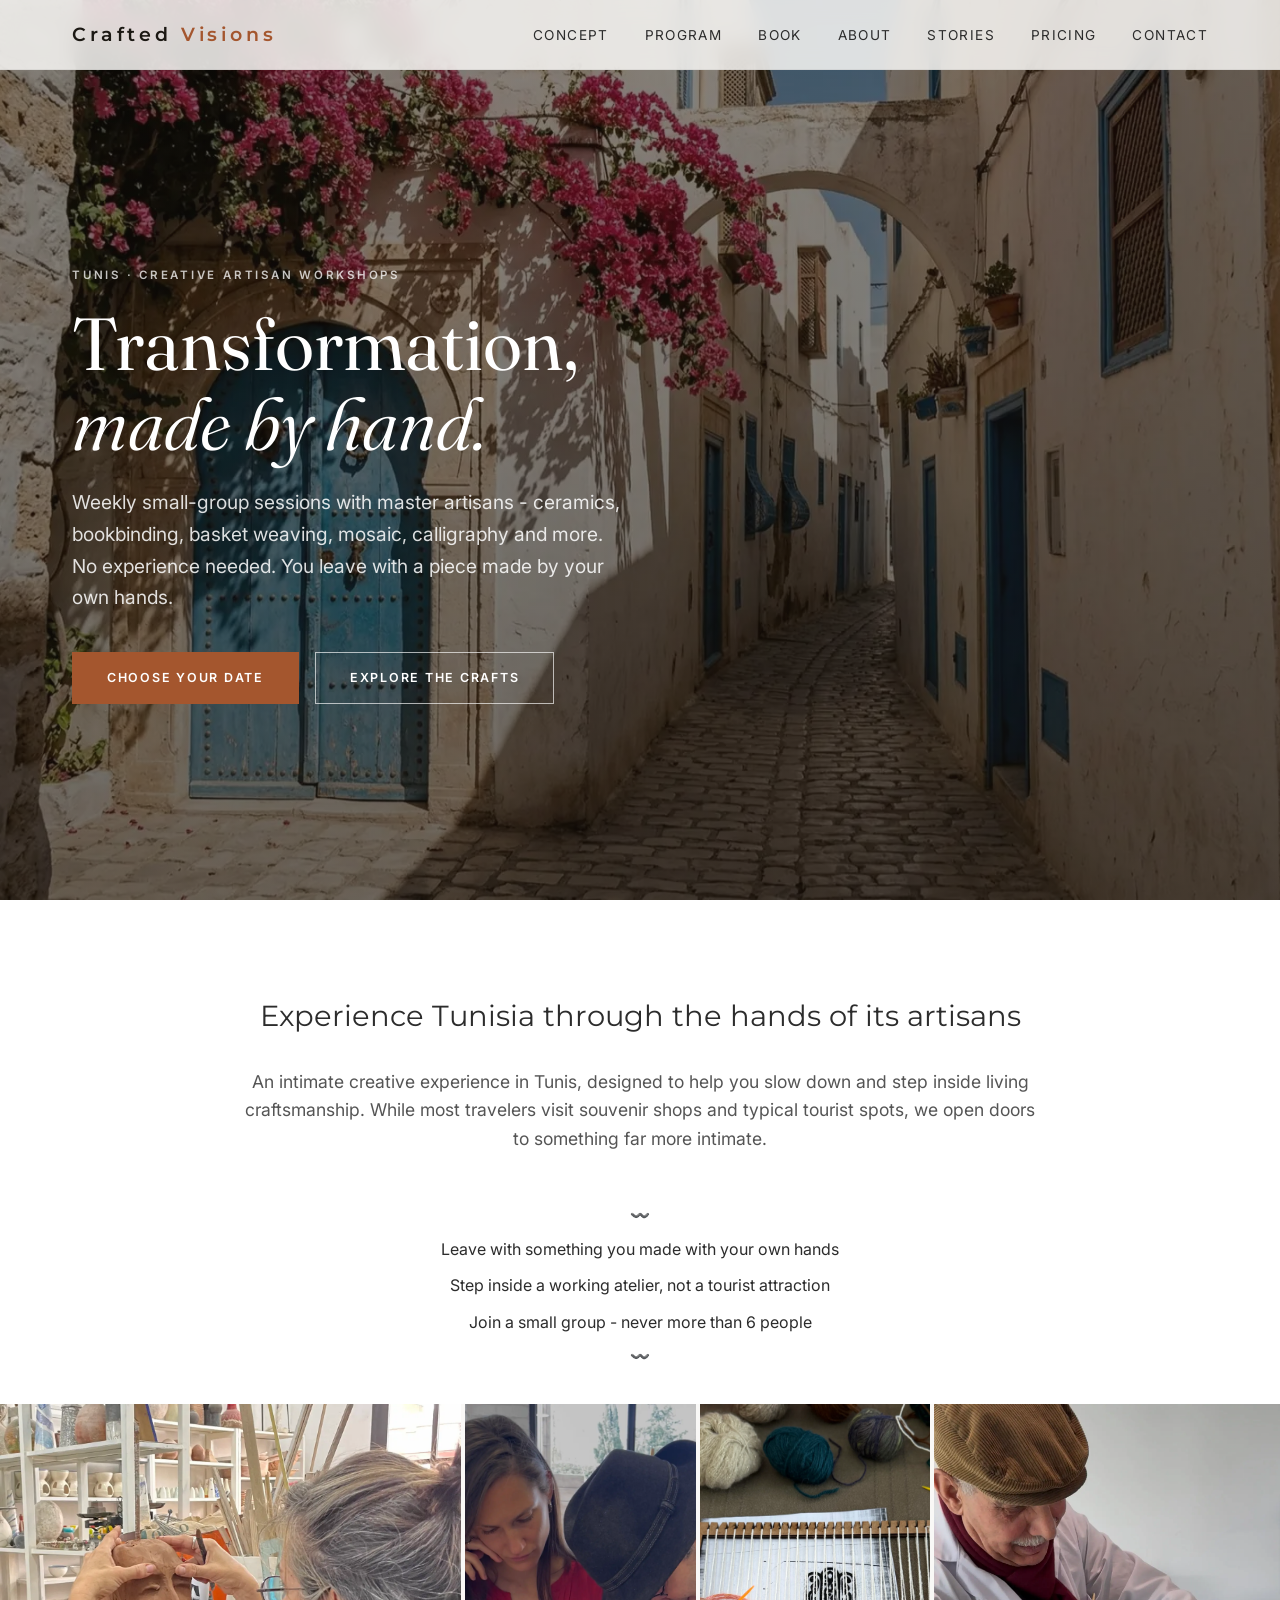
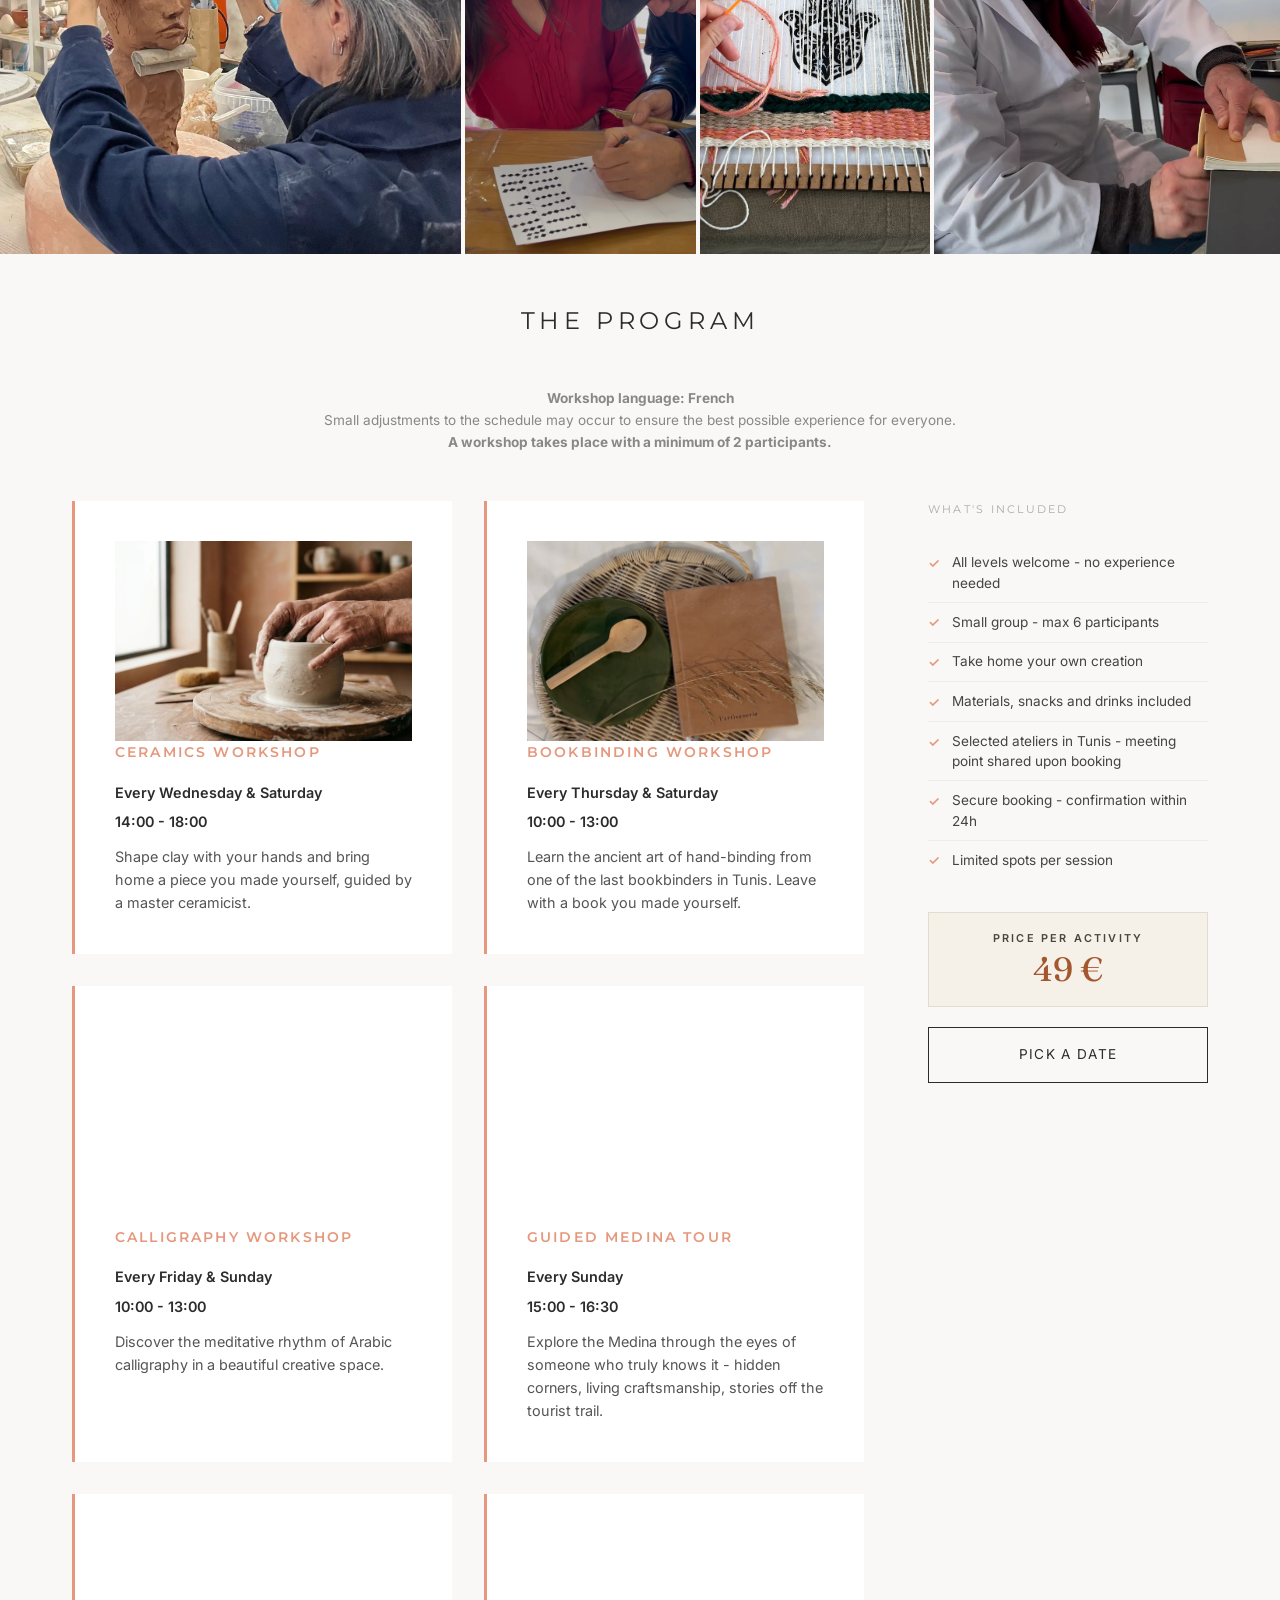
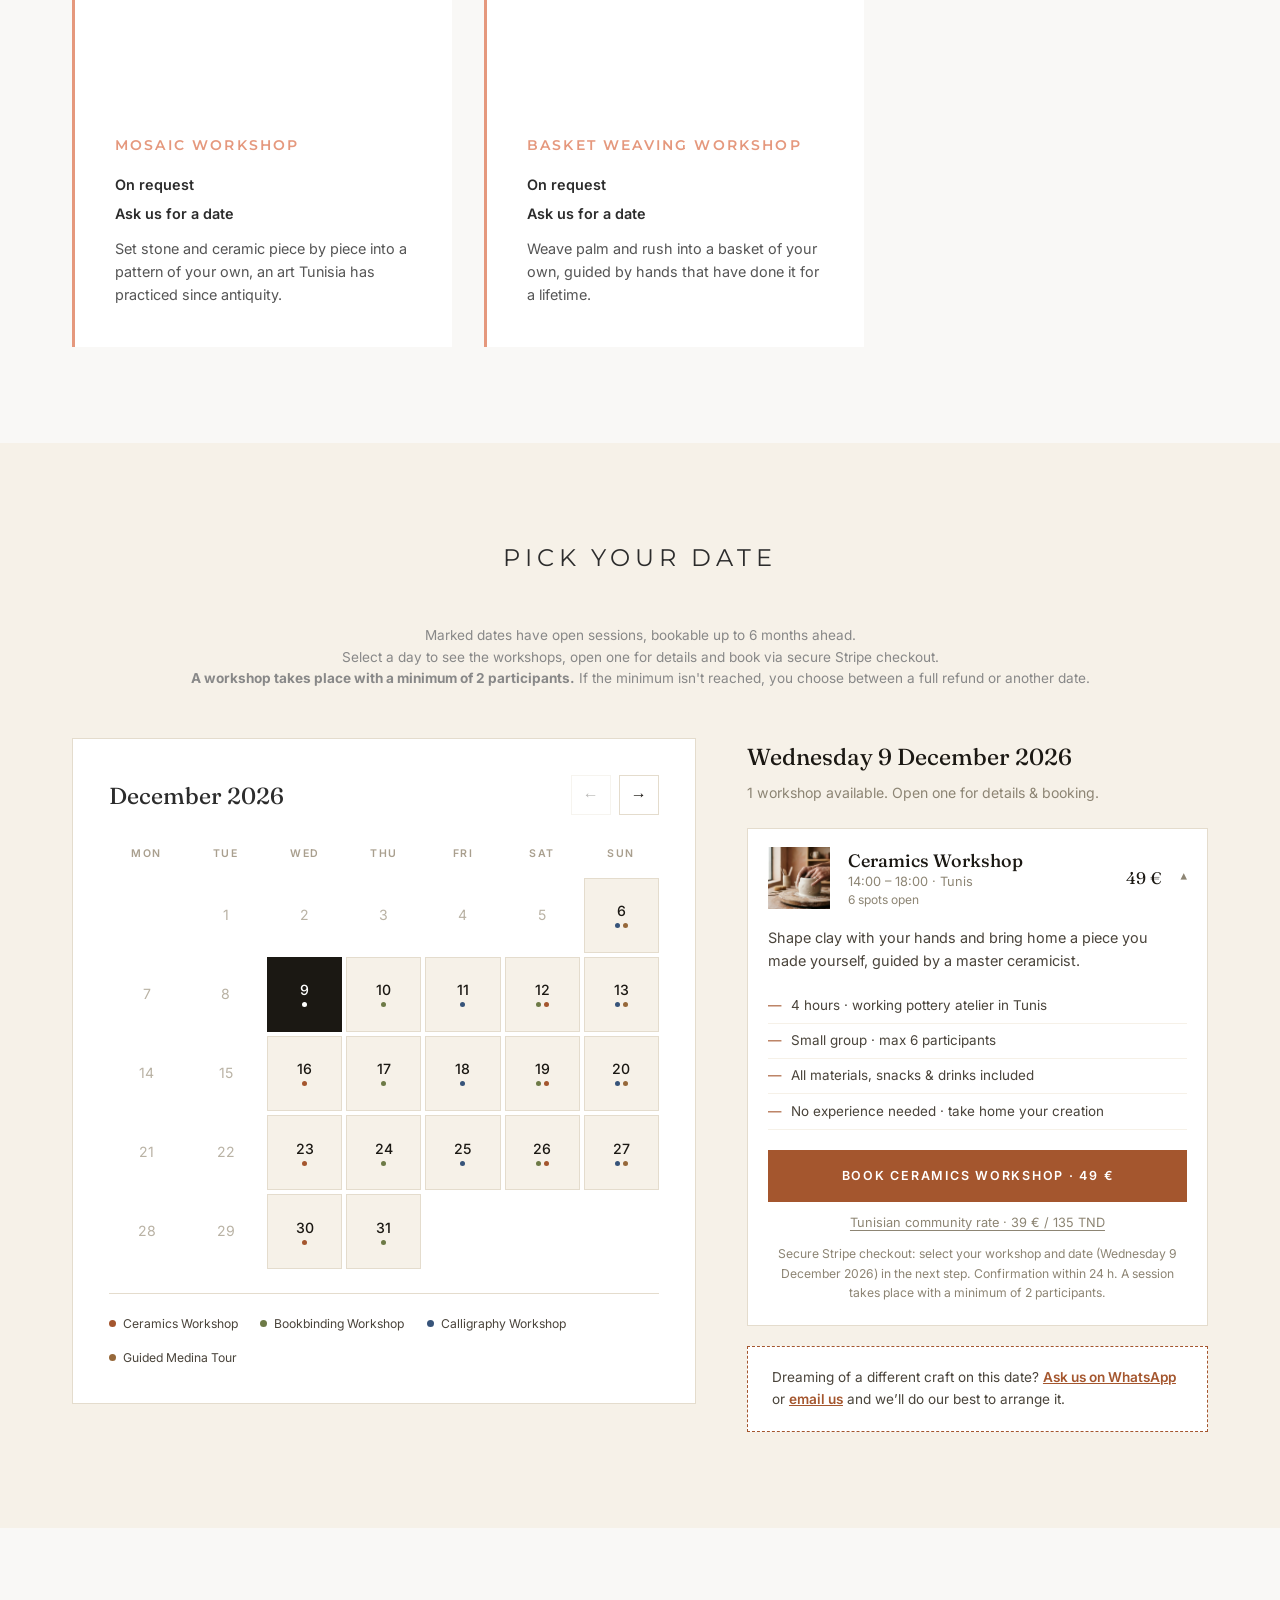
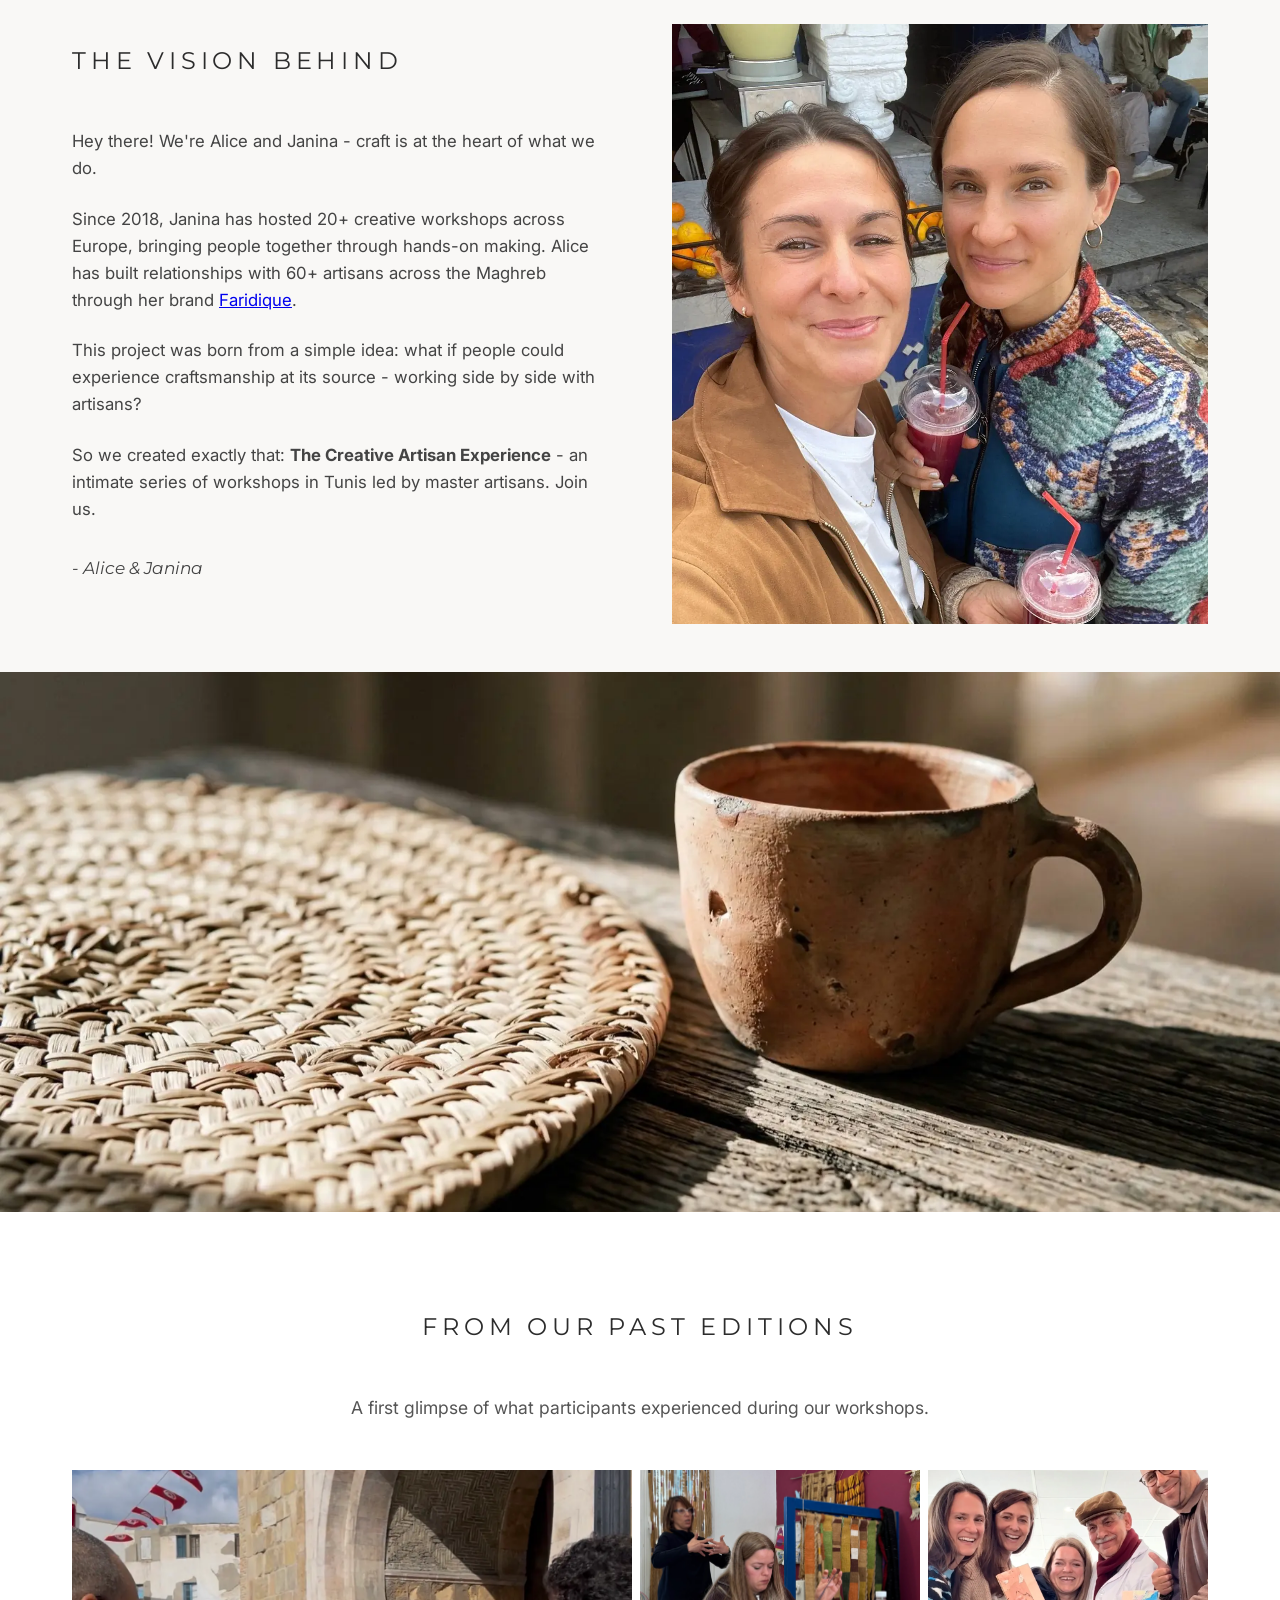
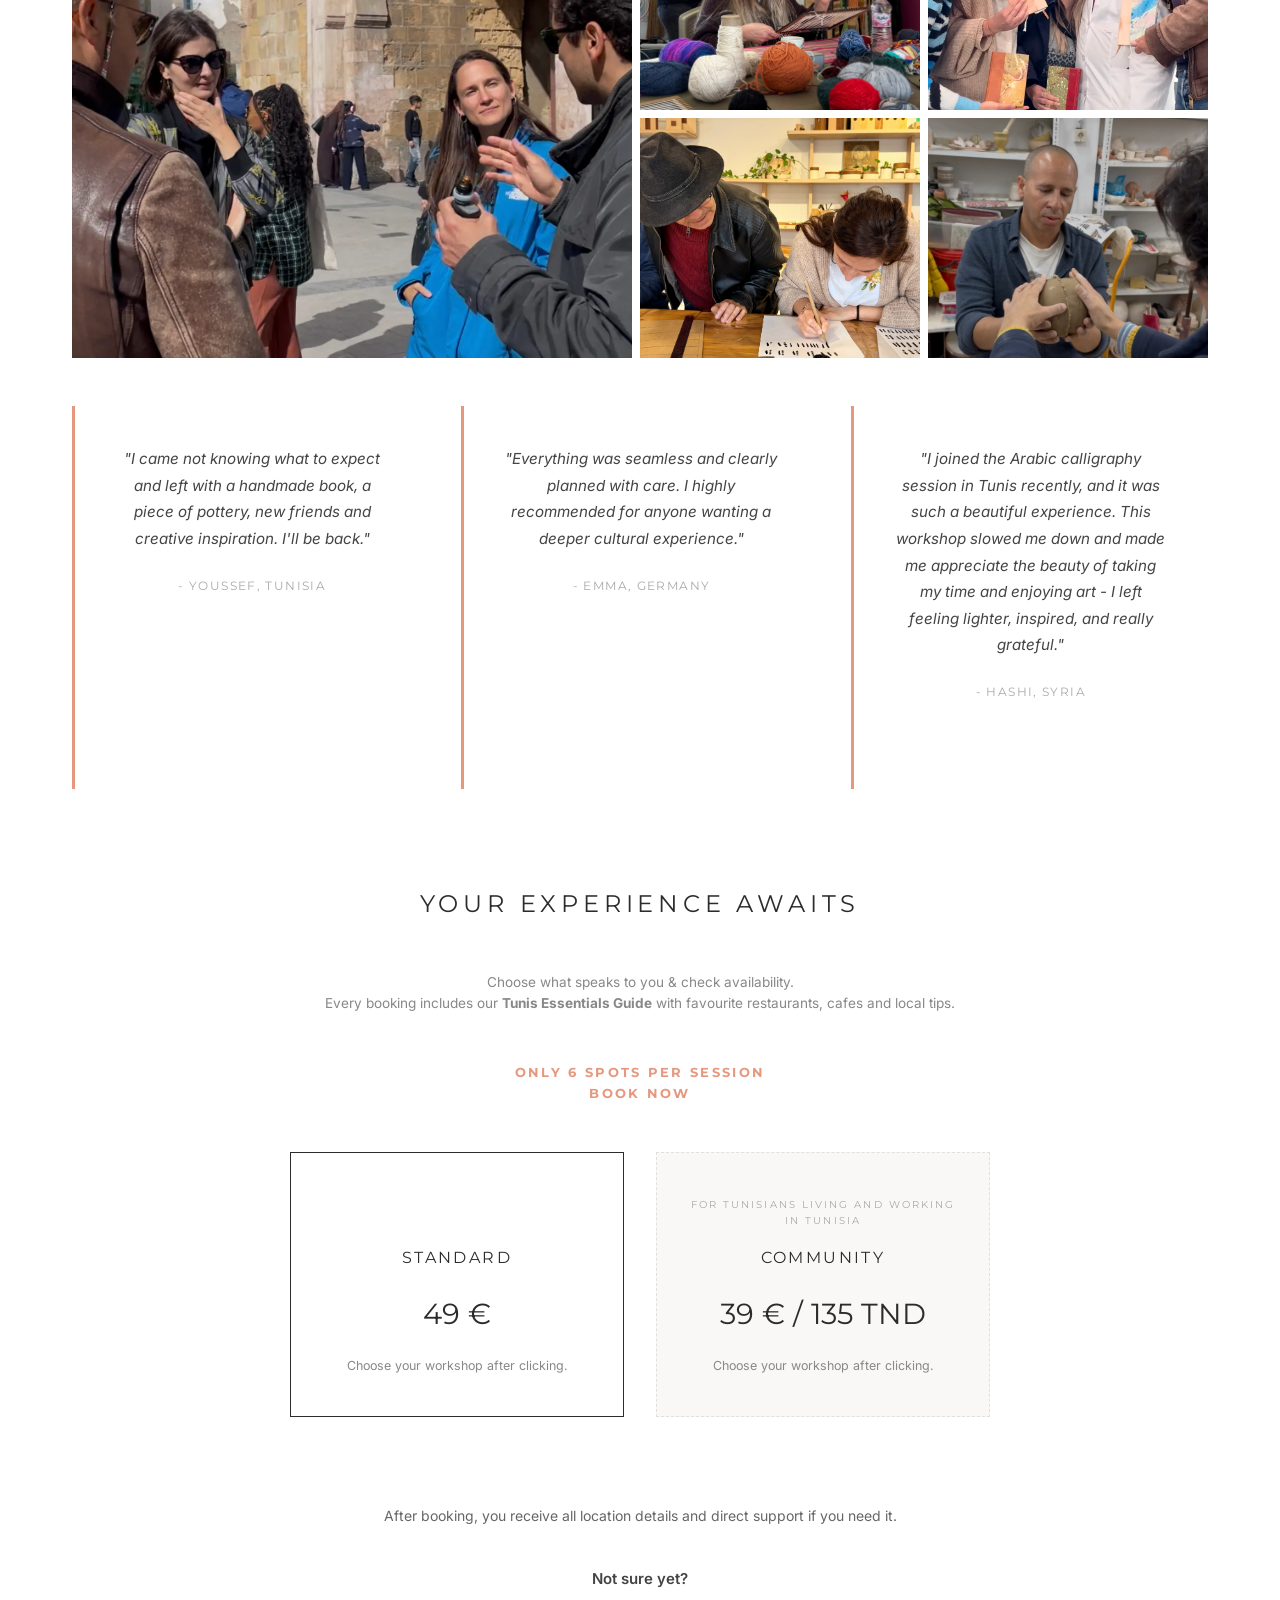
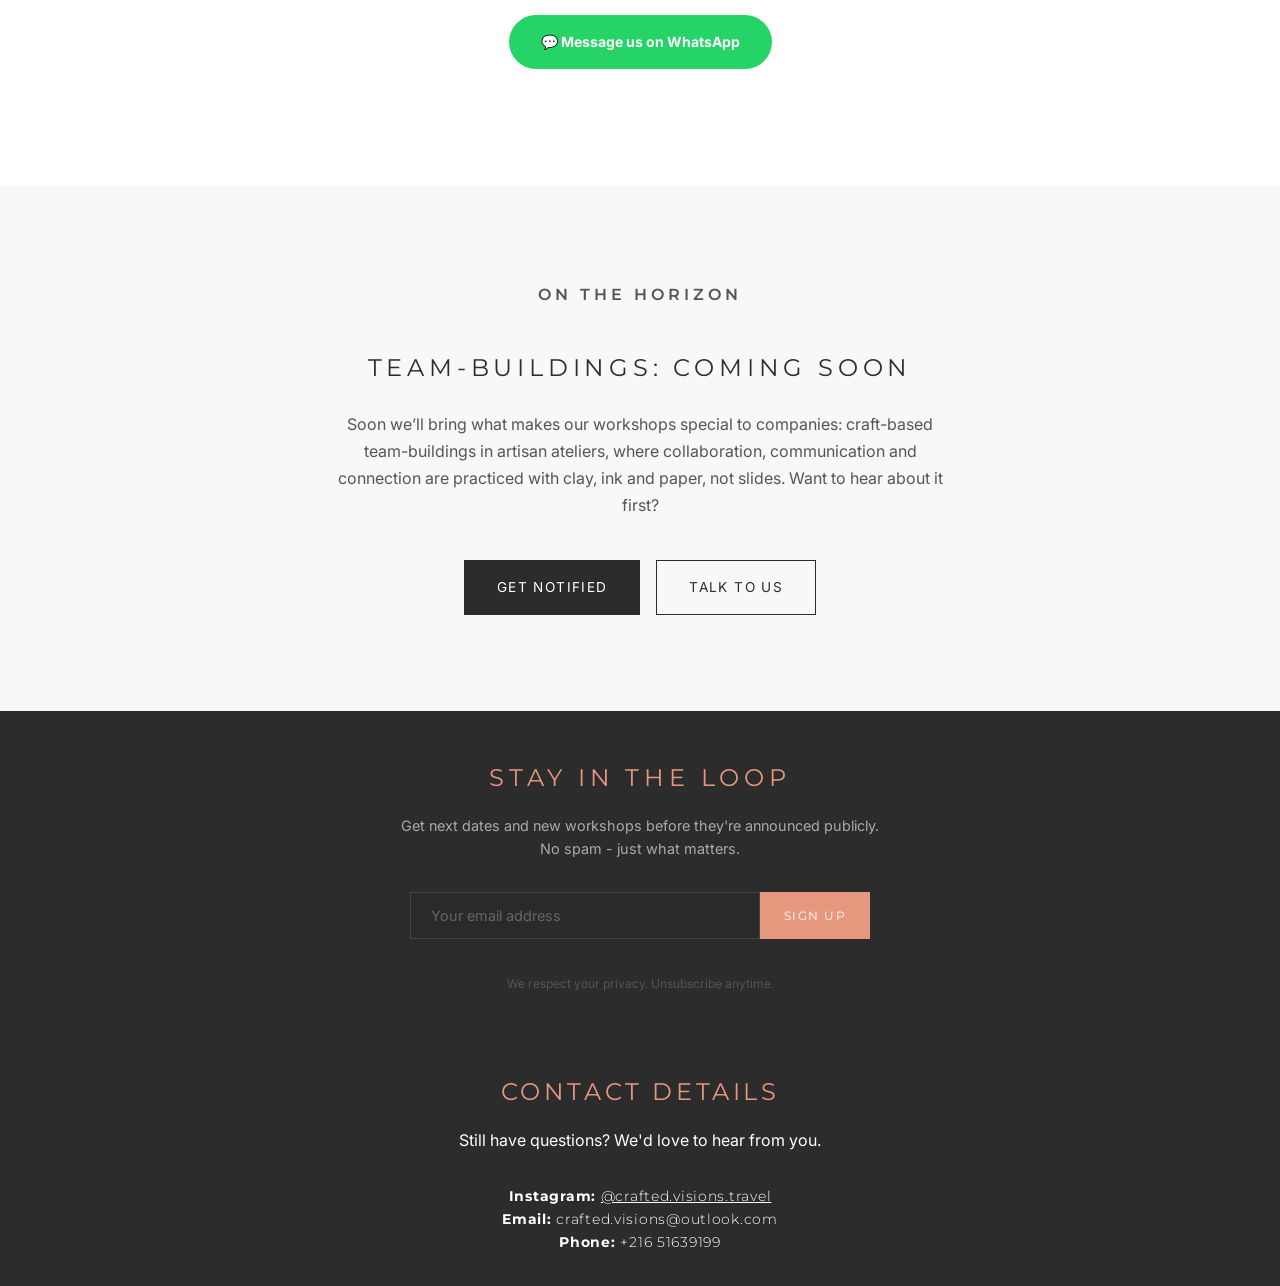
==== commit 803b019b: "Update hero text" ====
--- a/index.html
+++ b/index.html
@@ -416,7 +416,7 @@
             <div class="hero-content reveal">
                 <span class="hero-eyebrow">Tunis · Creative Artisan Workshops</span>
                 <h1 class="hero-title">Transformation,<br><em>made by hand.</em></h1>
-                <p class="hero-sub">Weekly small-group sessions with master artisans - ceramics, Arabic calligraphy, bookbinding and basket weaving. No experience needed. You leave with a piece made by your own hands.</p>
+                <p class="hero-sub">Weekly small-group sessions with master artisans - ceramics, bookbinding, basket weaving, mosaic, calligraphy and more. No experience needed. You leave with a piece made by your own hands.</p>
                 <div class="hero-btns">
                     <a href="#calendar" class="btn-hero btn-hero--solid">Choose your date</a>
                     <a href="#program" class="btn-hero btn-hero--ghost">Explore the crafts</a>
--- a/css/style.css
+++ b/css/style.css
@@ -1148,3 +1148,23 @@
     .price-tag__amount { font-size: 1.8rem; }
 }
 
+
+/* --- EMAIL-COPY TOAST --- */
+.cv-toast {
+    position: fixed;
+    left: 50%;
+    bottom: 24px;
+    transform: translateX(-50%) translateY(10px);
+    background: var(--ink);
+    color: #fff;
+    font-size: 0.85rem;
+    line-height: 1.5;
+    padding: 0.9rem 1.25rem;
+    max-width: min(92vw, 420px);
+    text-align: center;
+    opacity: 0;
+    pointer-events: none;
+    transition: opacity 0.25s ease, transform 0.25s ease;
+    z-index: 2000;
+}
+.cv-toast.show { opacity: 1; transform: translateX(-50%) translateY(0); }
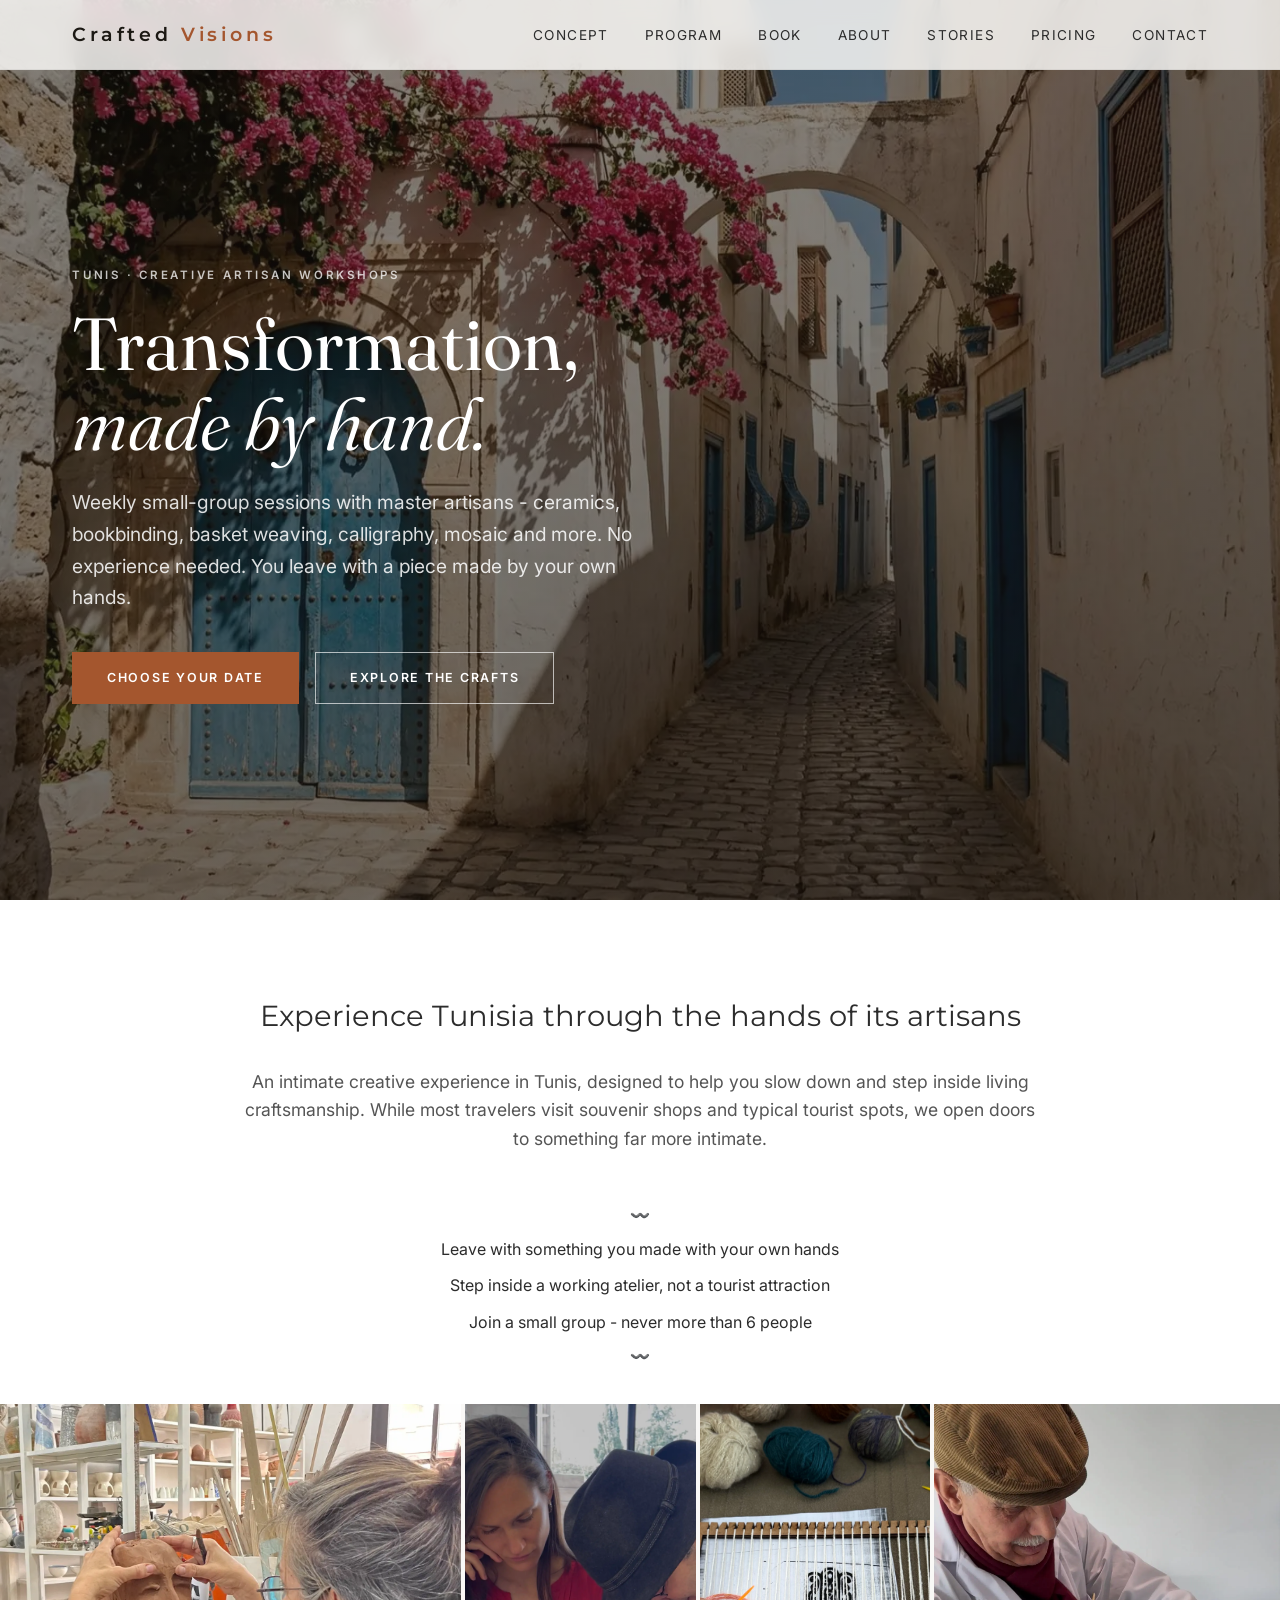
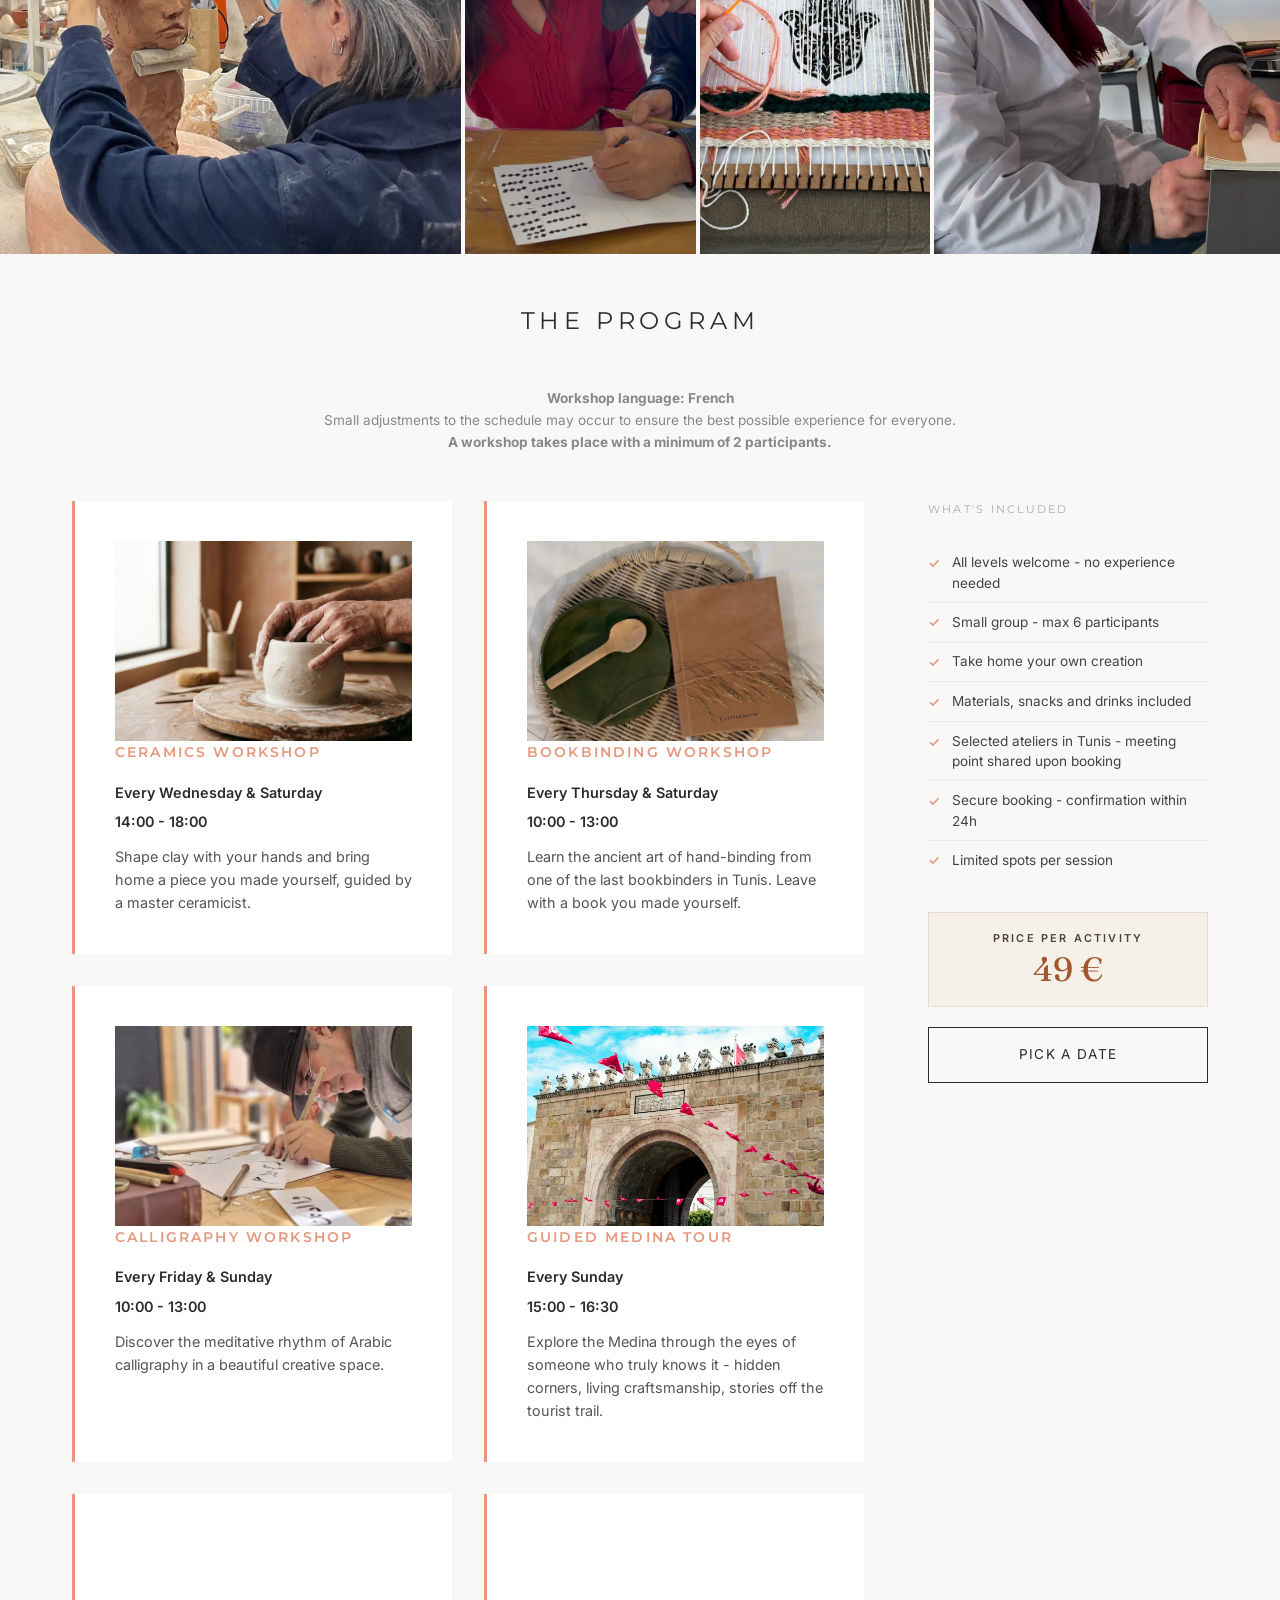
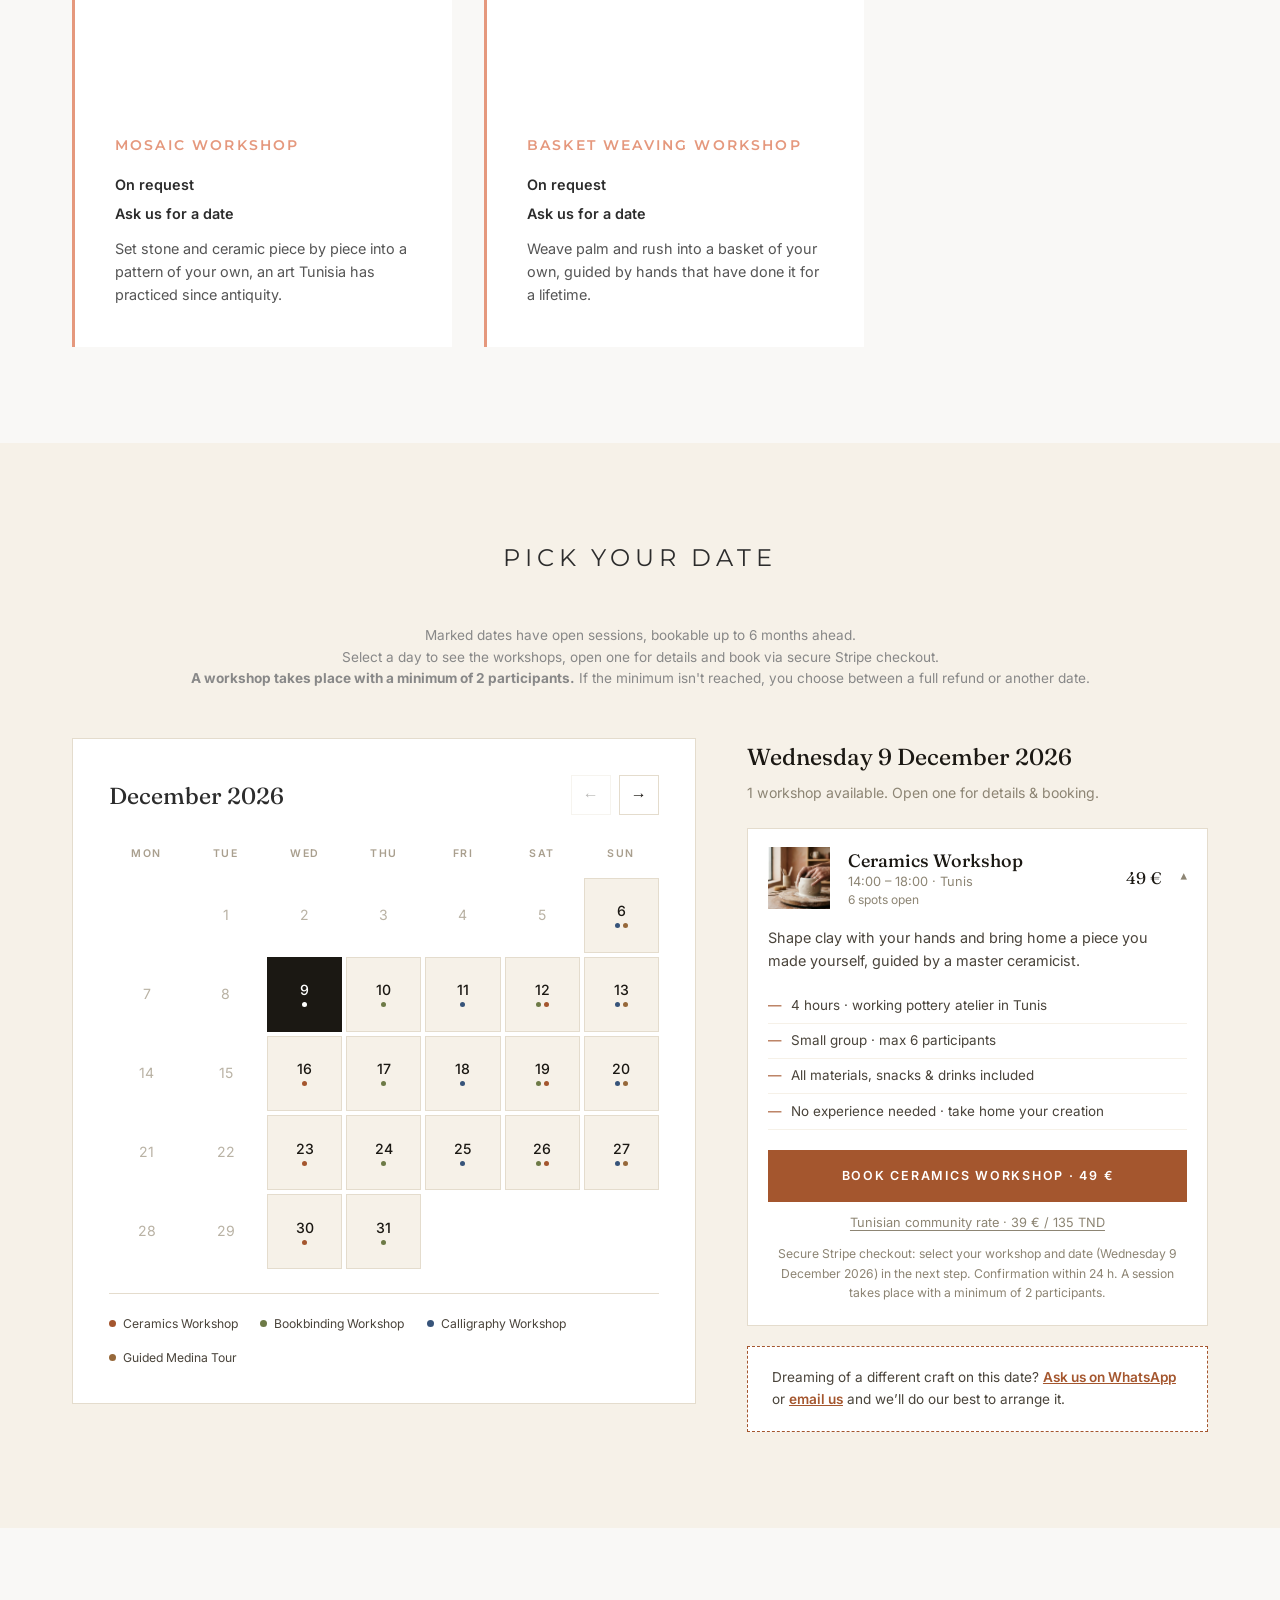
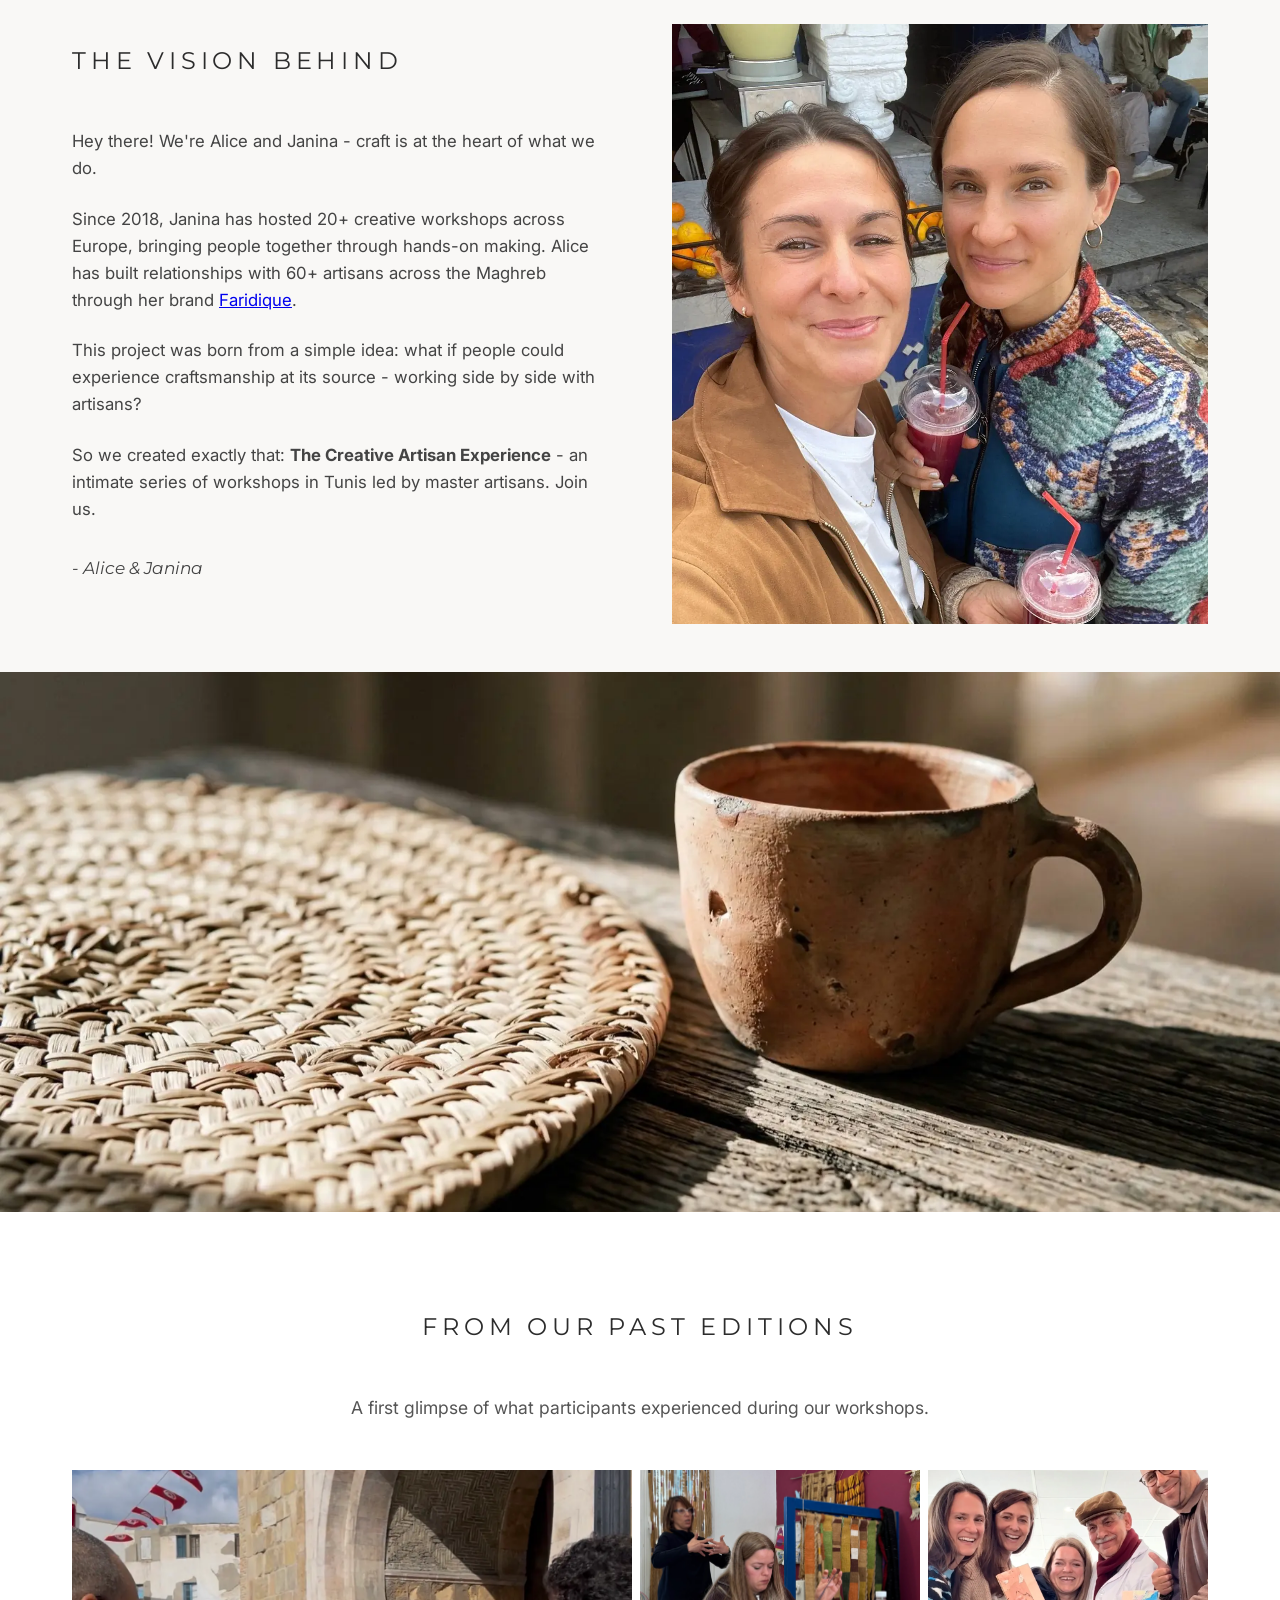
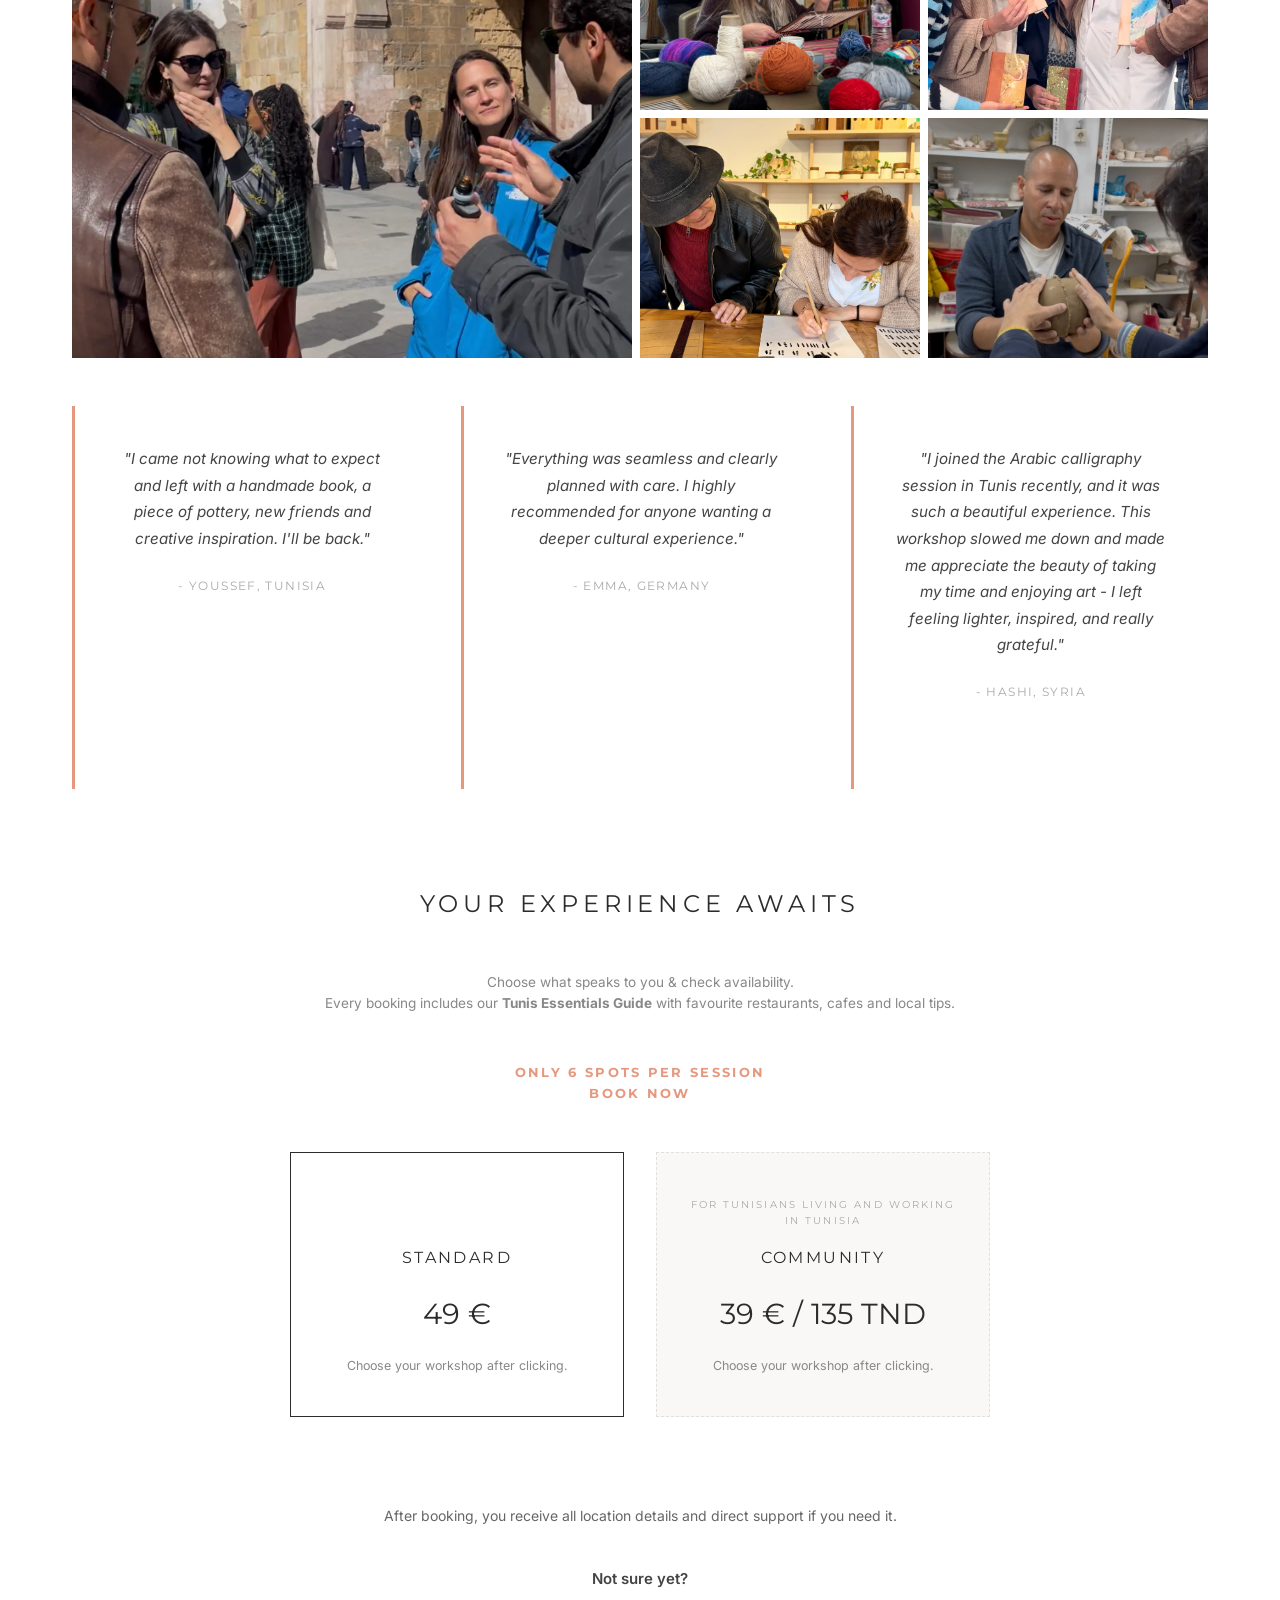
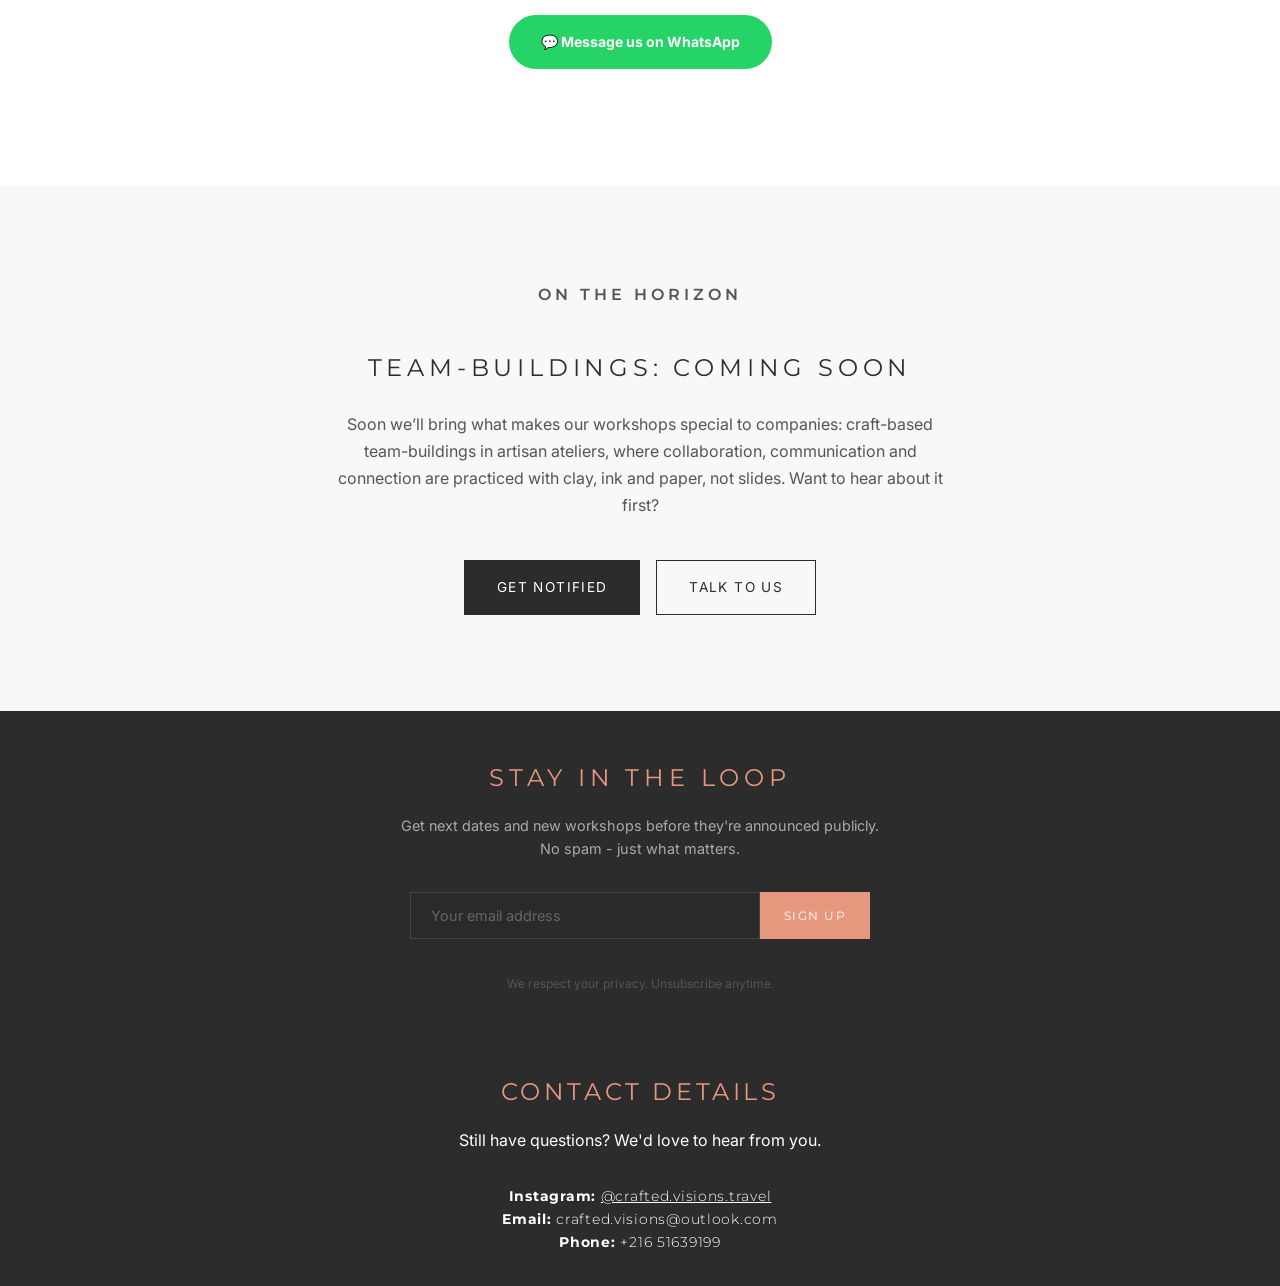
==== commit fdadded2: "Update hero text2" ====
--- a/index.html
+++ b/index.html
@@ -416,7 +416,7 @@
             <div class="hero-content reveal">
                 <span class="hero-eyebrow">Tunis · Creative Artisan Workshops</span>
                 <h1 class="hero-title">Transformation,<br><em>made by hand.</em></h1>
-                <p class="hero-sub">Weekly small-group sessions with master artisans - ceramics, bookbinding, basket weaving, mosaic, calligraphy and more. No experience needed. You leave with a piece made by your own hands.</p>
+                <p class="hero-sub">Weekly small-group sessions with master artisans - ceramics, bookbinding, basket weaving, calligraphy, mosaic and more. No experience needed. You leave with a piece made by your own hands.</p>
                 <div class="hero-btns">
                     <a href="#calendar" class="btn-hero btn-hero--solid">Choose your date</a>
                     <a href="#program" class="btn-hero btn-hero--ghost">Explore the crafts</a>
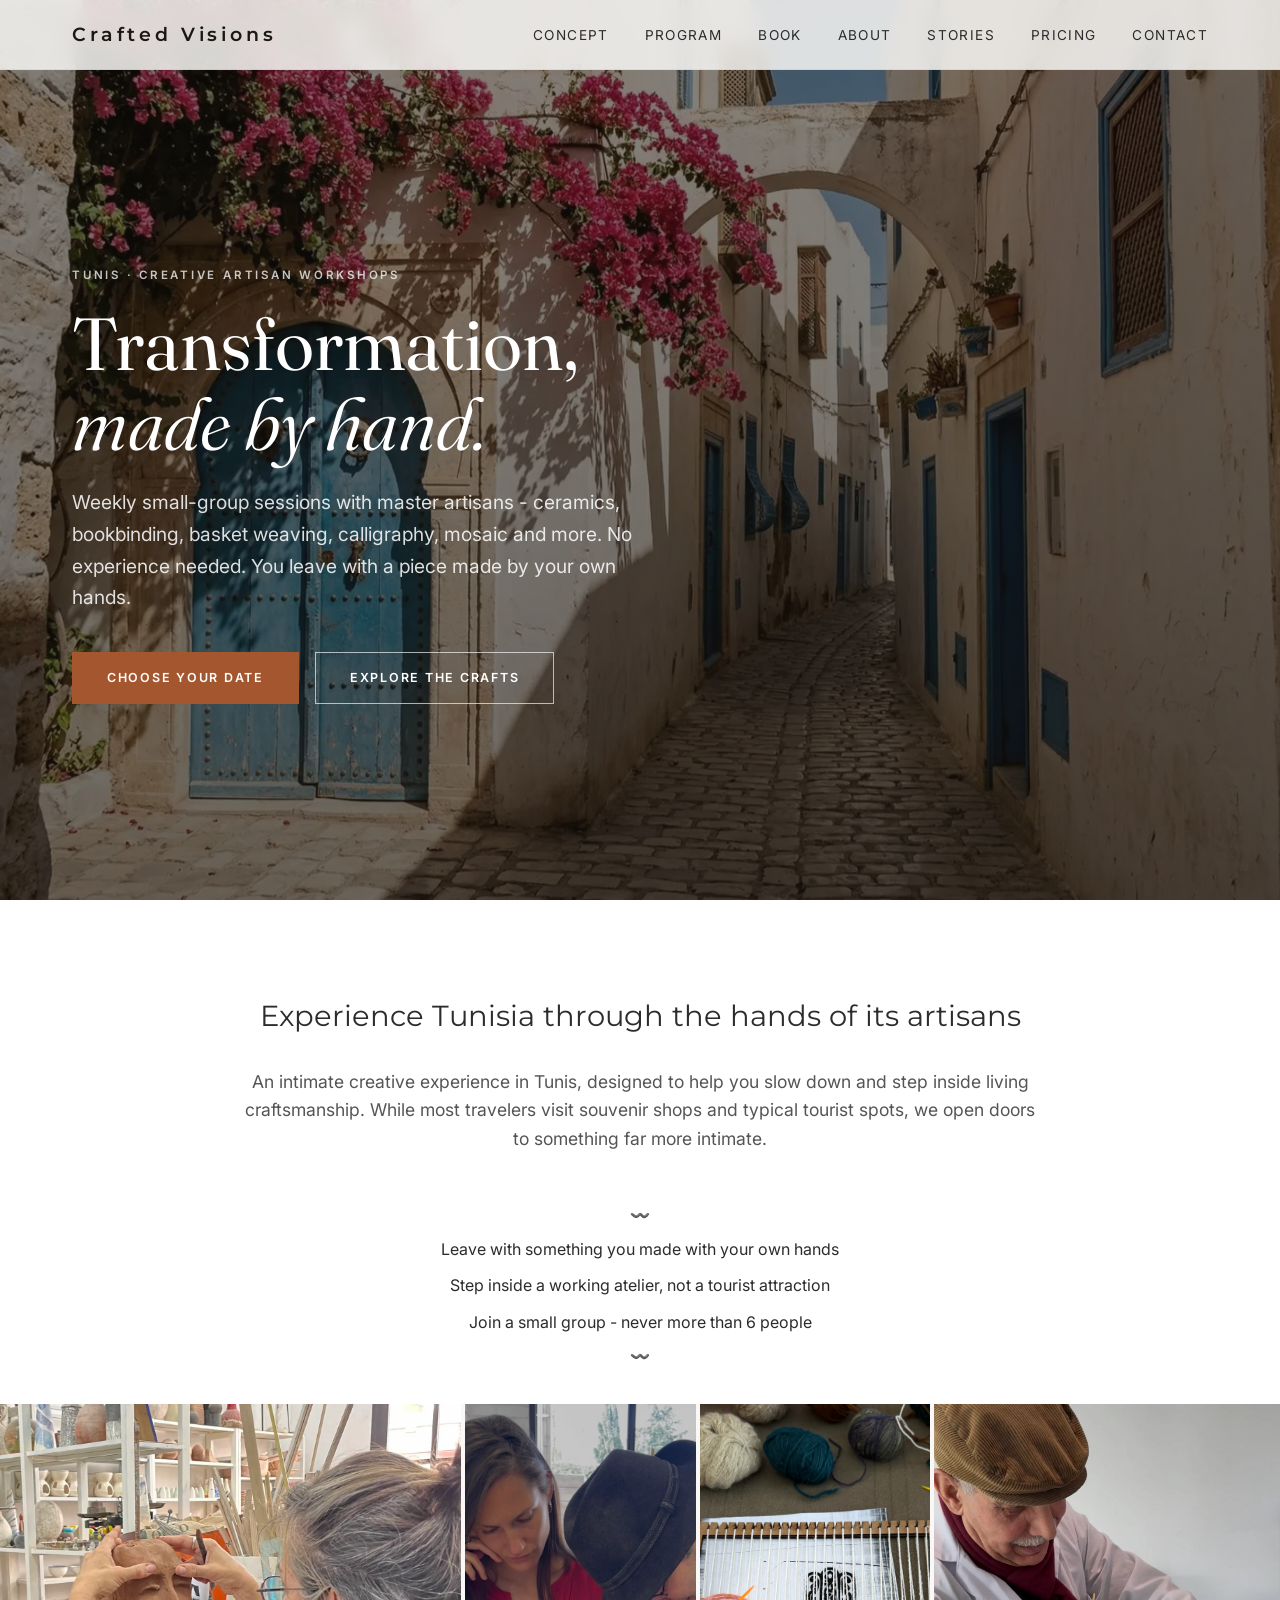
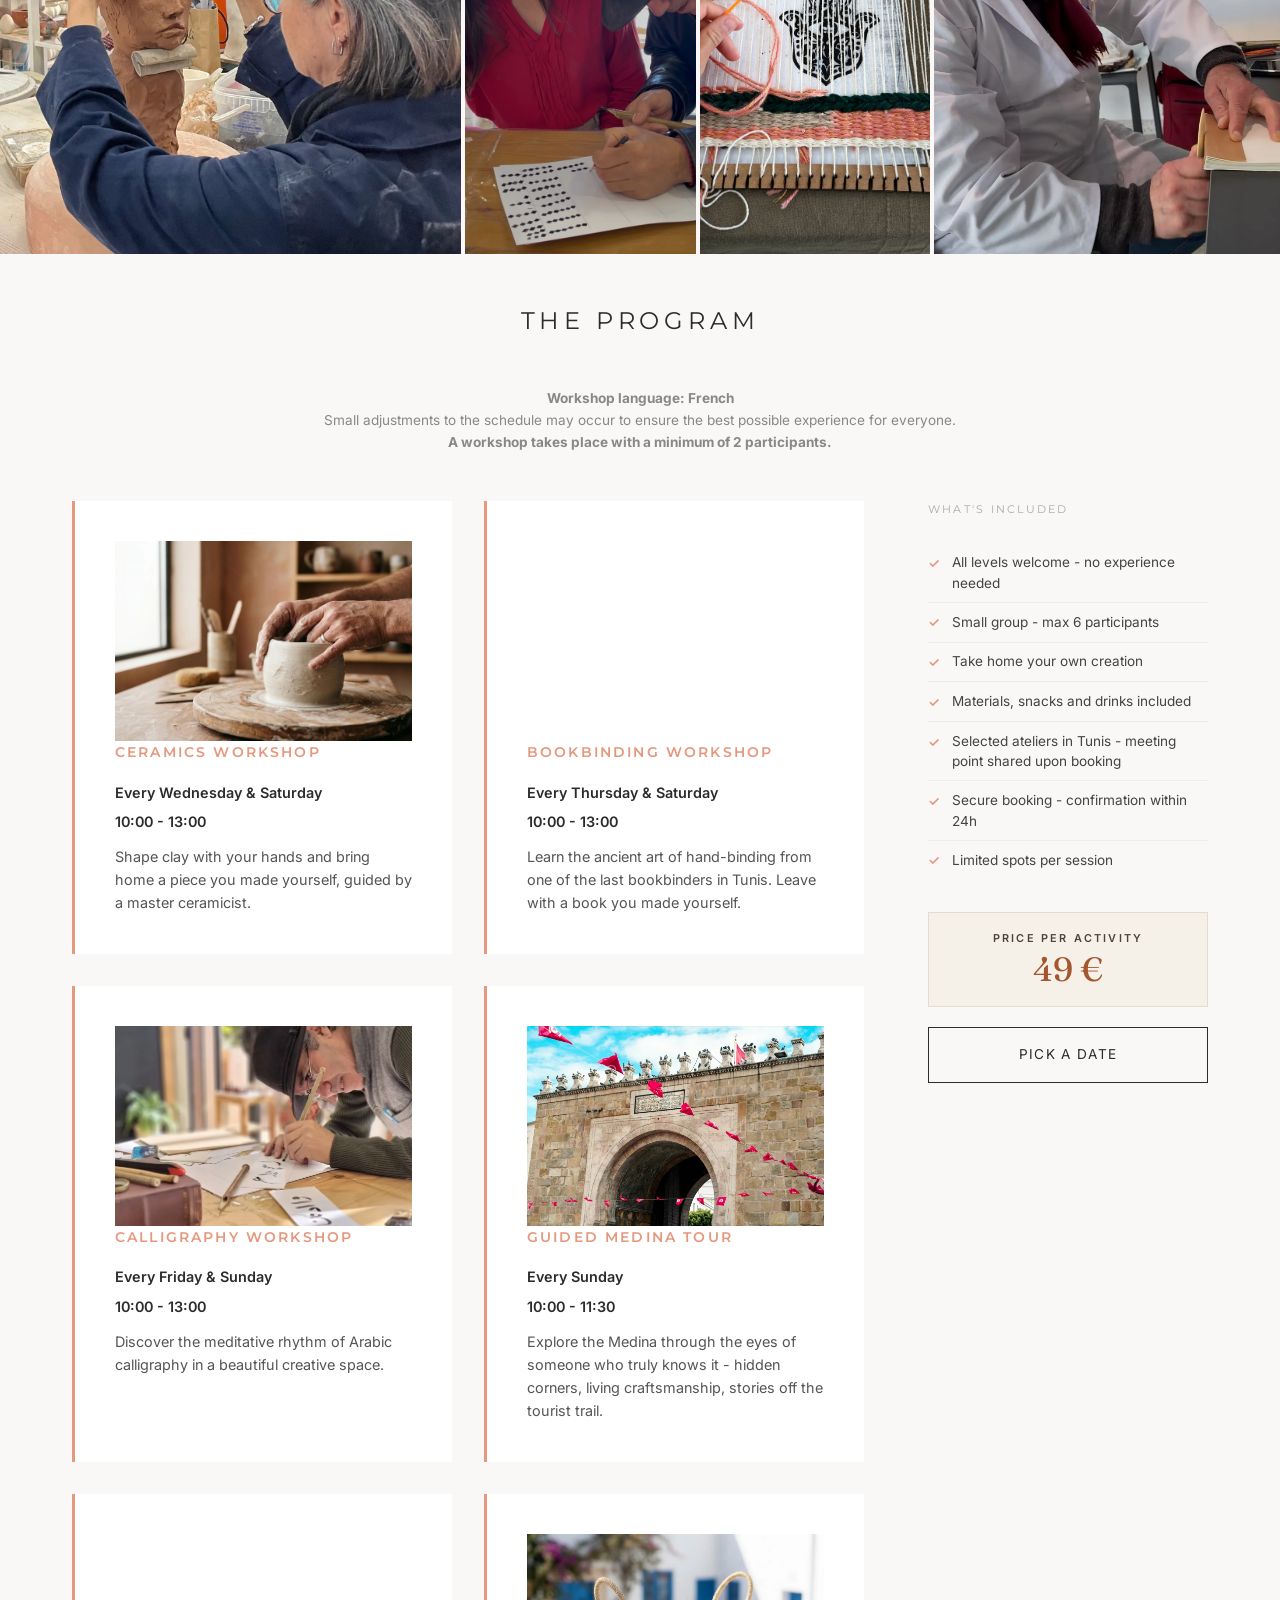
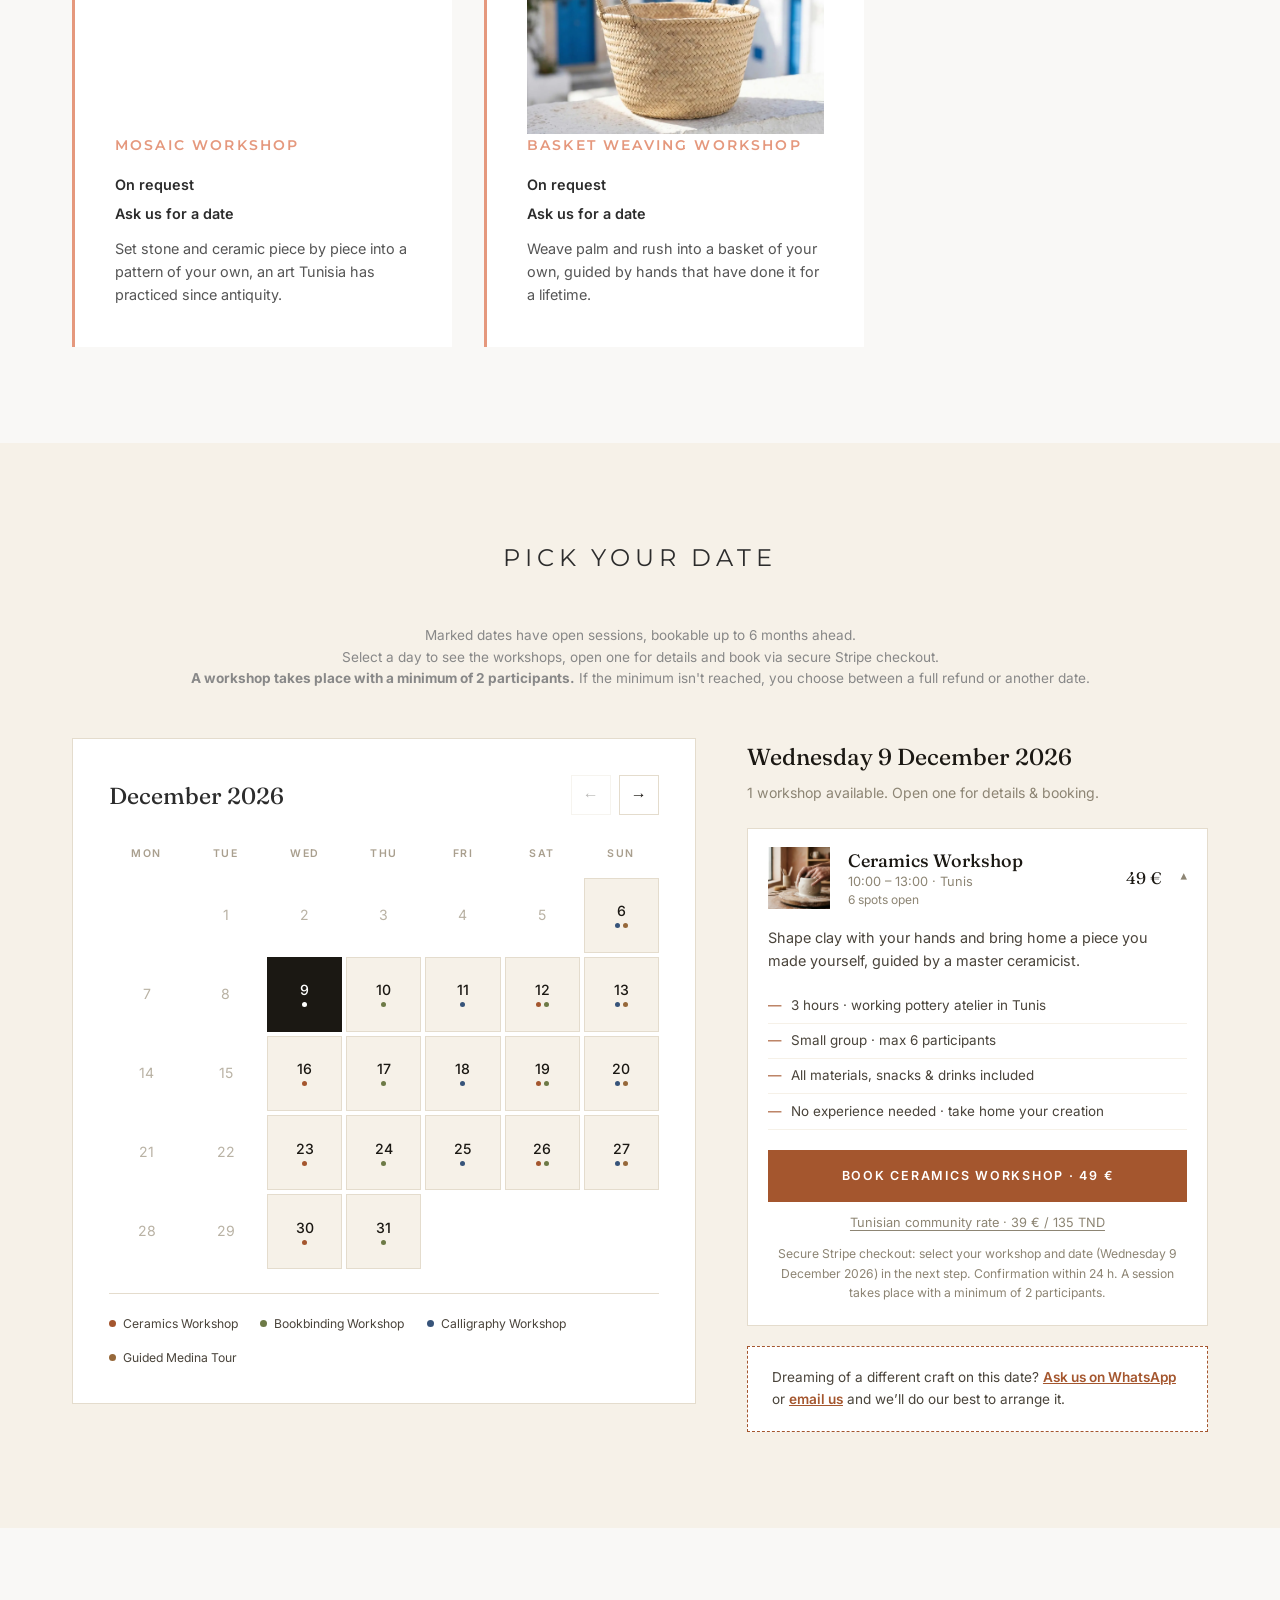
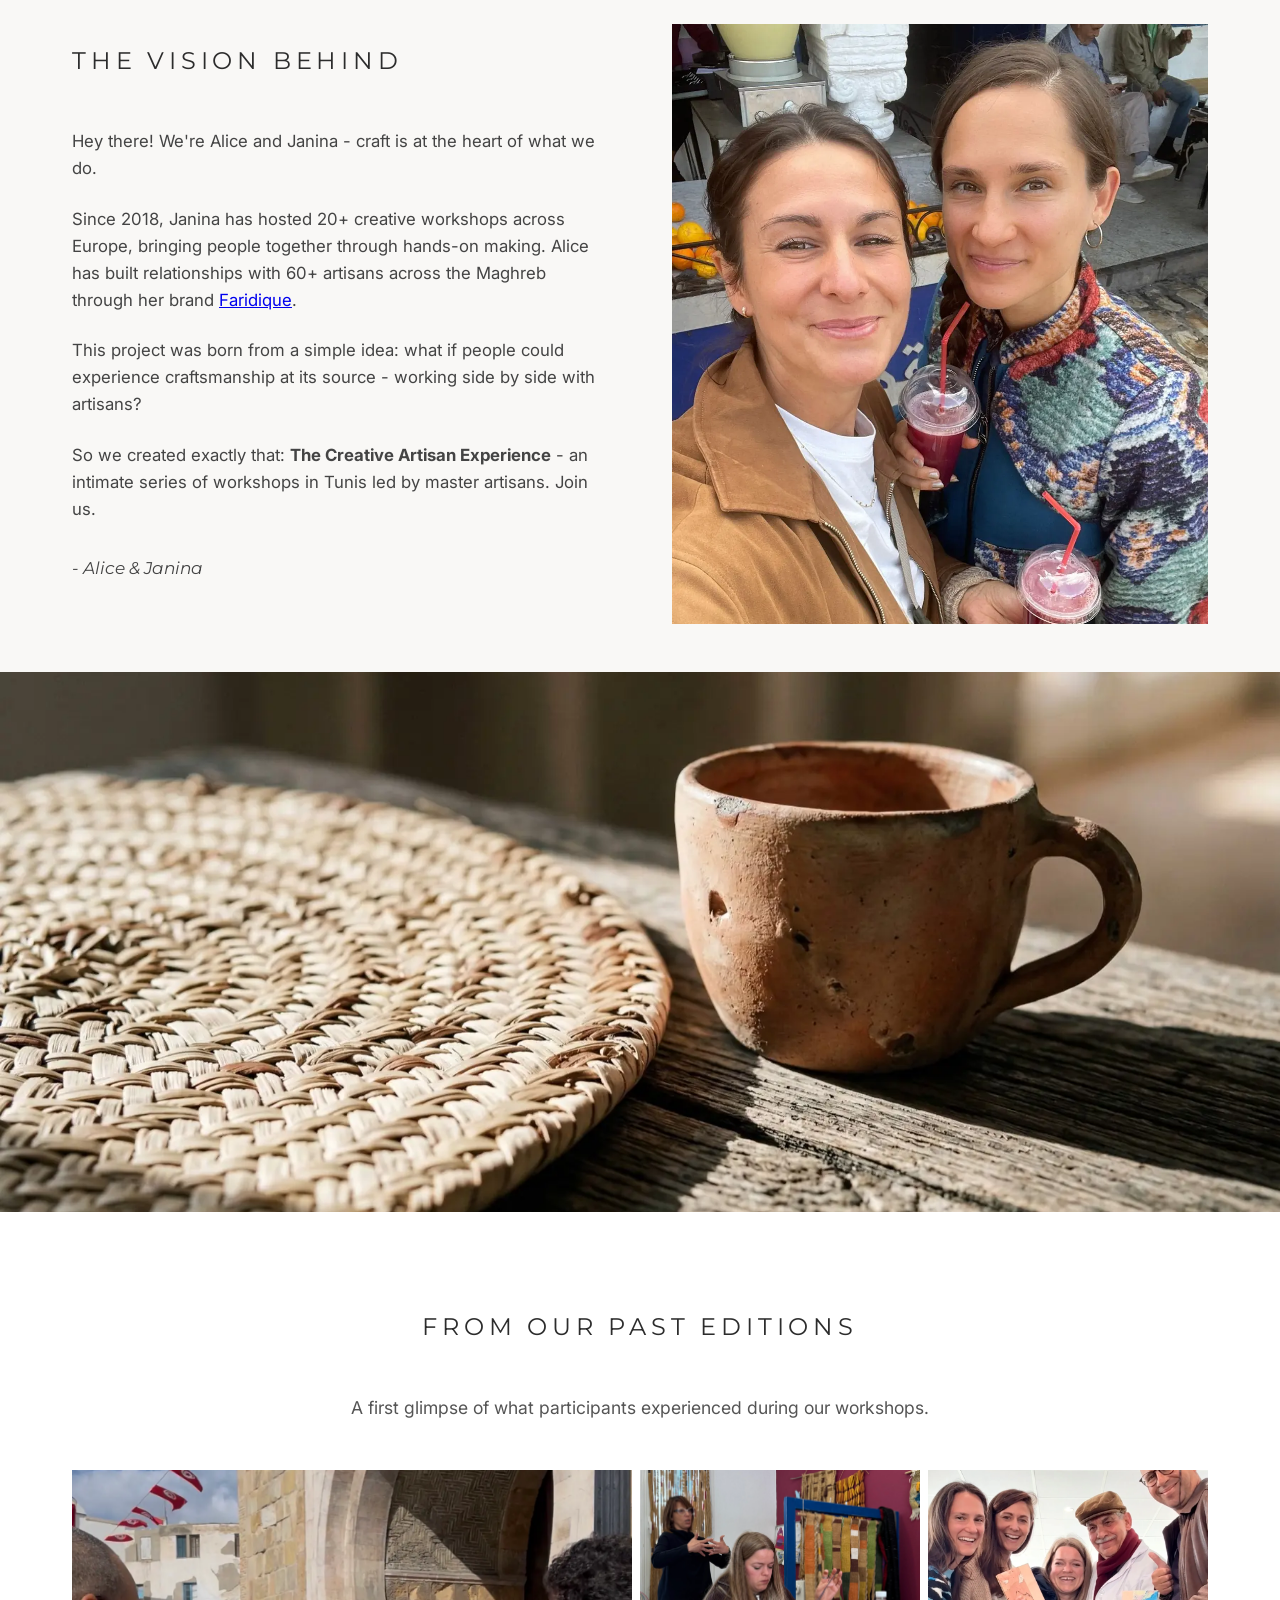
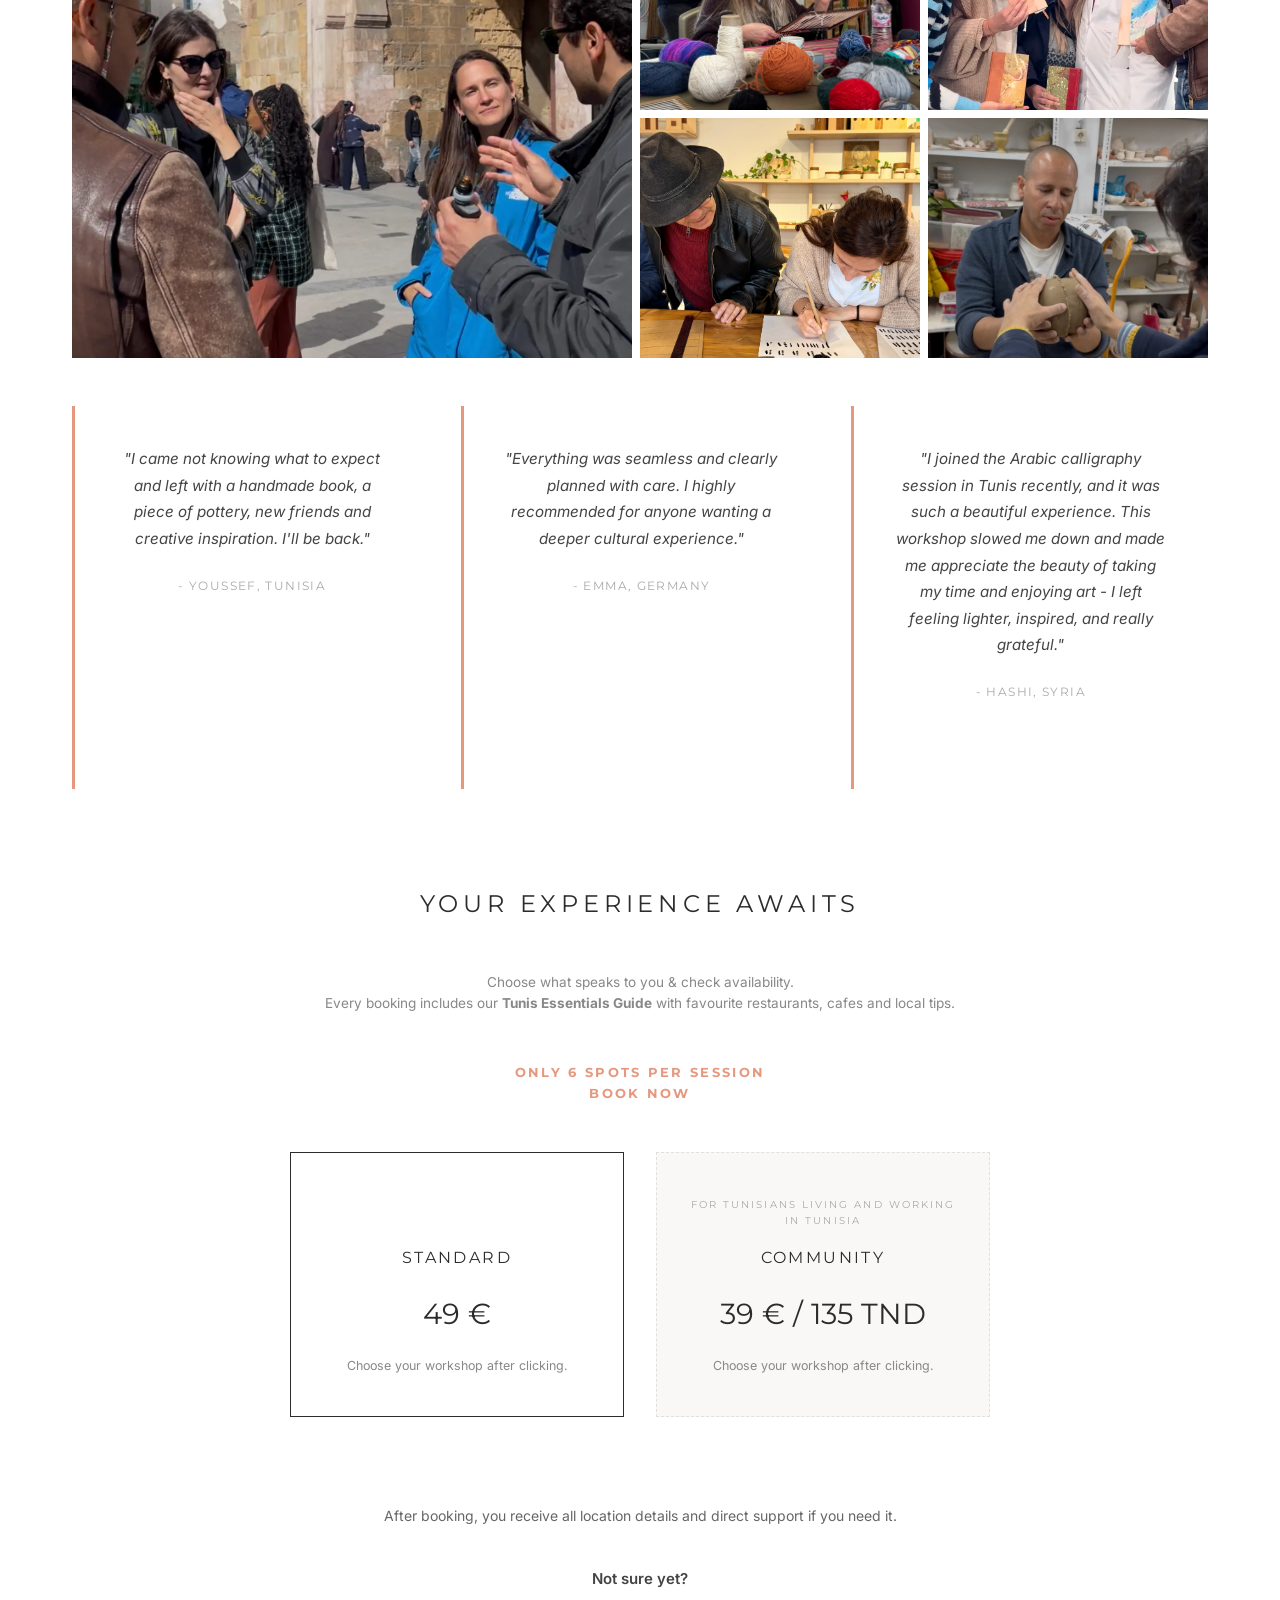
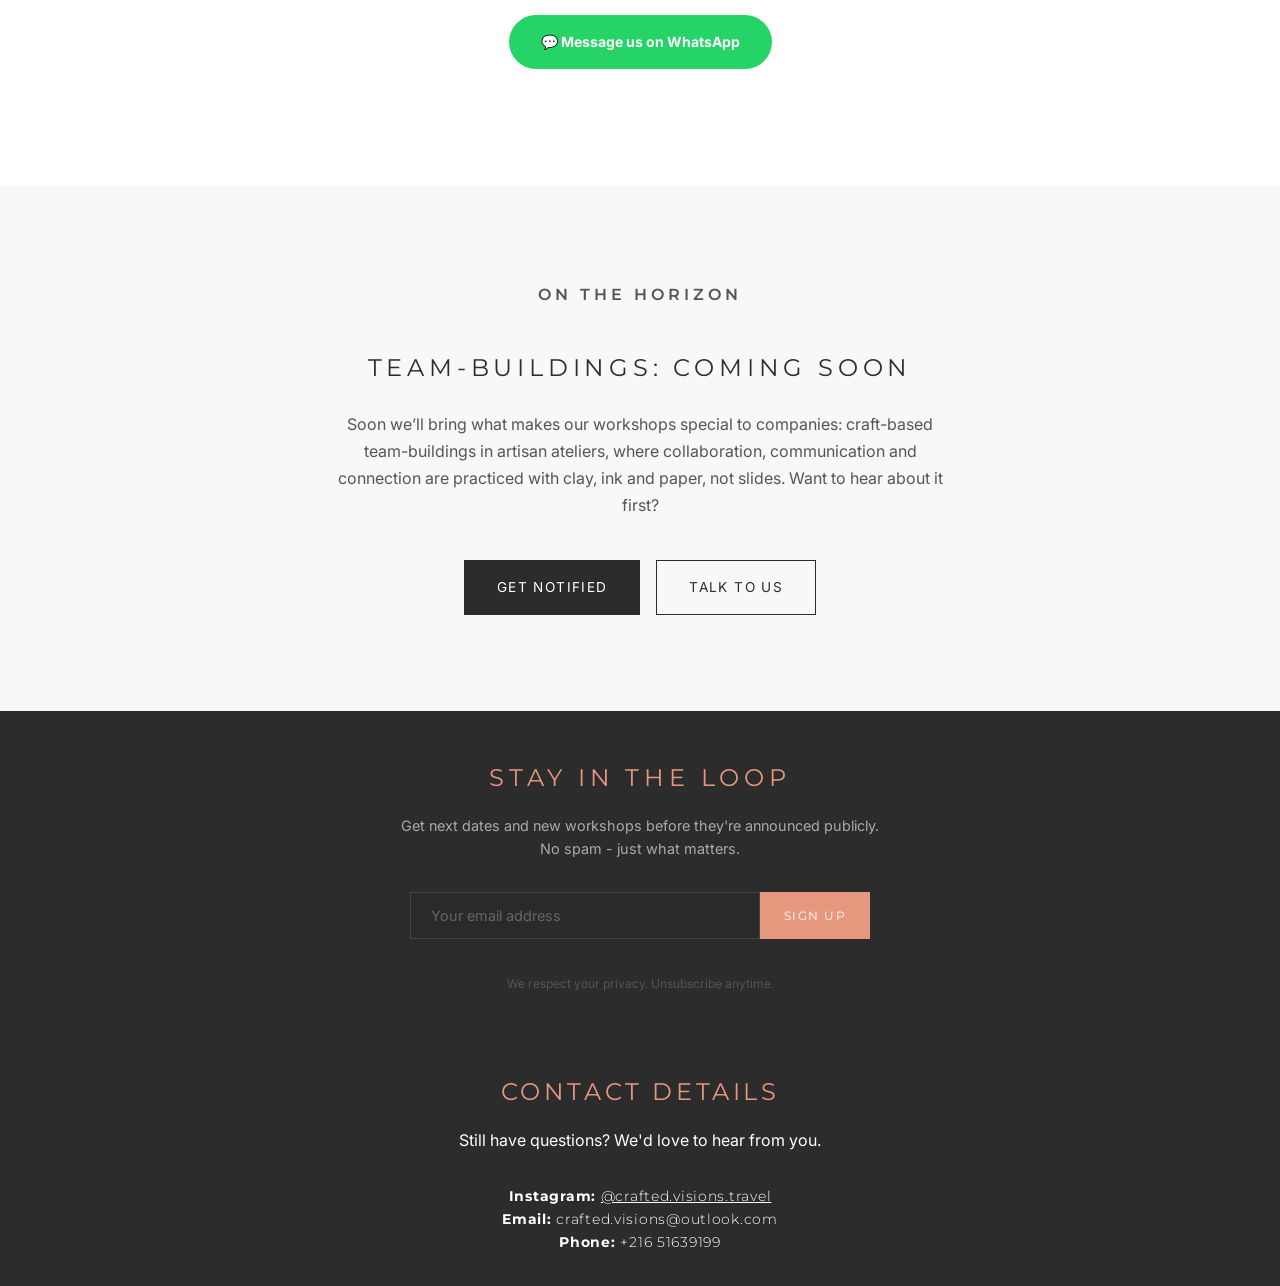
==== commit 942fd5cf: "Update workshop hours" ====
--- a/index.html
+++ b/index.html
@@ -462,7 +462,7 @@
                         <img src="images/opt/atelier-poterie.webp" alt="Ceramics Workshop" class="card-img" loading="lazy" decoding="async">
                         <h4>Ceramics Workshop</h4>
                         <p class="day-card__time">Every Wednesday &amp; Saturday</p>
-                        <p class="day-card__workshop">14:00 - 18:00</p>
+                        <p class="day-card__workshop">10:00 - 13:00</p>
                         <p class="day-card__desc">Shape clay with your hands and bring home a piece you made yourself, guided by a master ceramicist.</p>
                     </div>
                     <div class="day-card">
@@ -483,7 +483,7 @@
                         <img src="images/opt/medina-gate.jpg" alt="Guided Medina Tour" class="card-img" loading="lazy" decoding="async">
                         <h4>Guided Medina Tour</h4>
                         <p class="day-card__time">Every Sunday</p>
-                        <p class="day-card__workshop">15:00 - 16:30</p>
+                        <p class="day-card__workshop">10:00 - 11:30</p>
                         <p class="day-card__desc">Explore the Medina through the eyes of someone who truly knows it - hidden corners, living craftsmanship, stories off the tourist trail.</p>
                     </div>
                     <div class="day-card">
--- a/css/style.css
+++ b/css/style.css
@@ -1087,7 +1087,7 @@
 
 /* --- NAV LOGO (wordmark, colors from the 2026 rebuild) --- */
 .nav-logo { color: var(--ink); }
-.nav-logo span { color: var(--clay); }
+.nav-logo span { color: var(--ink); }
 
 /* --- BOOKED SPOTS INDICATOR --- */
 .sess__spots {
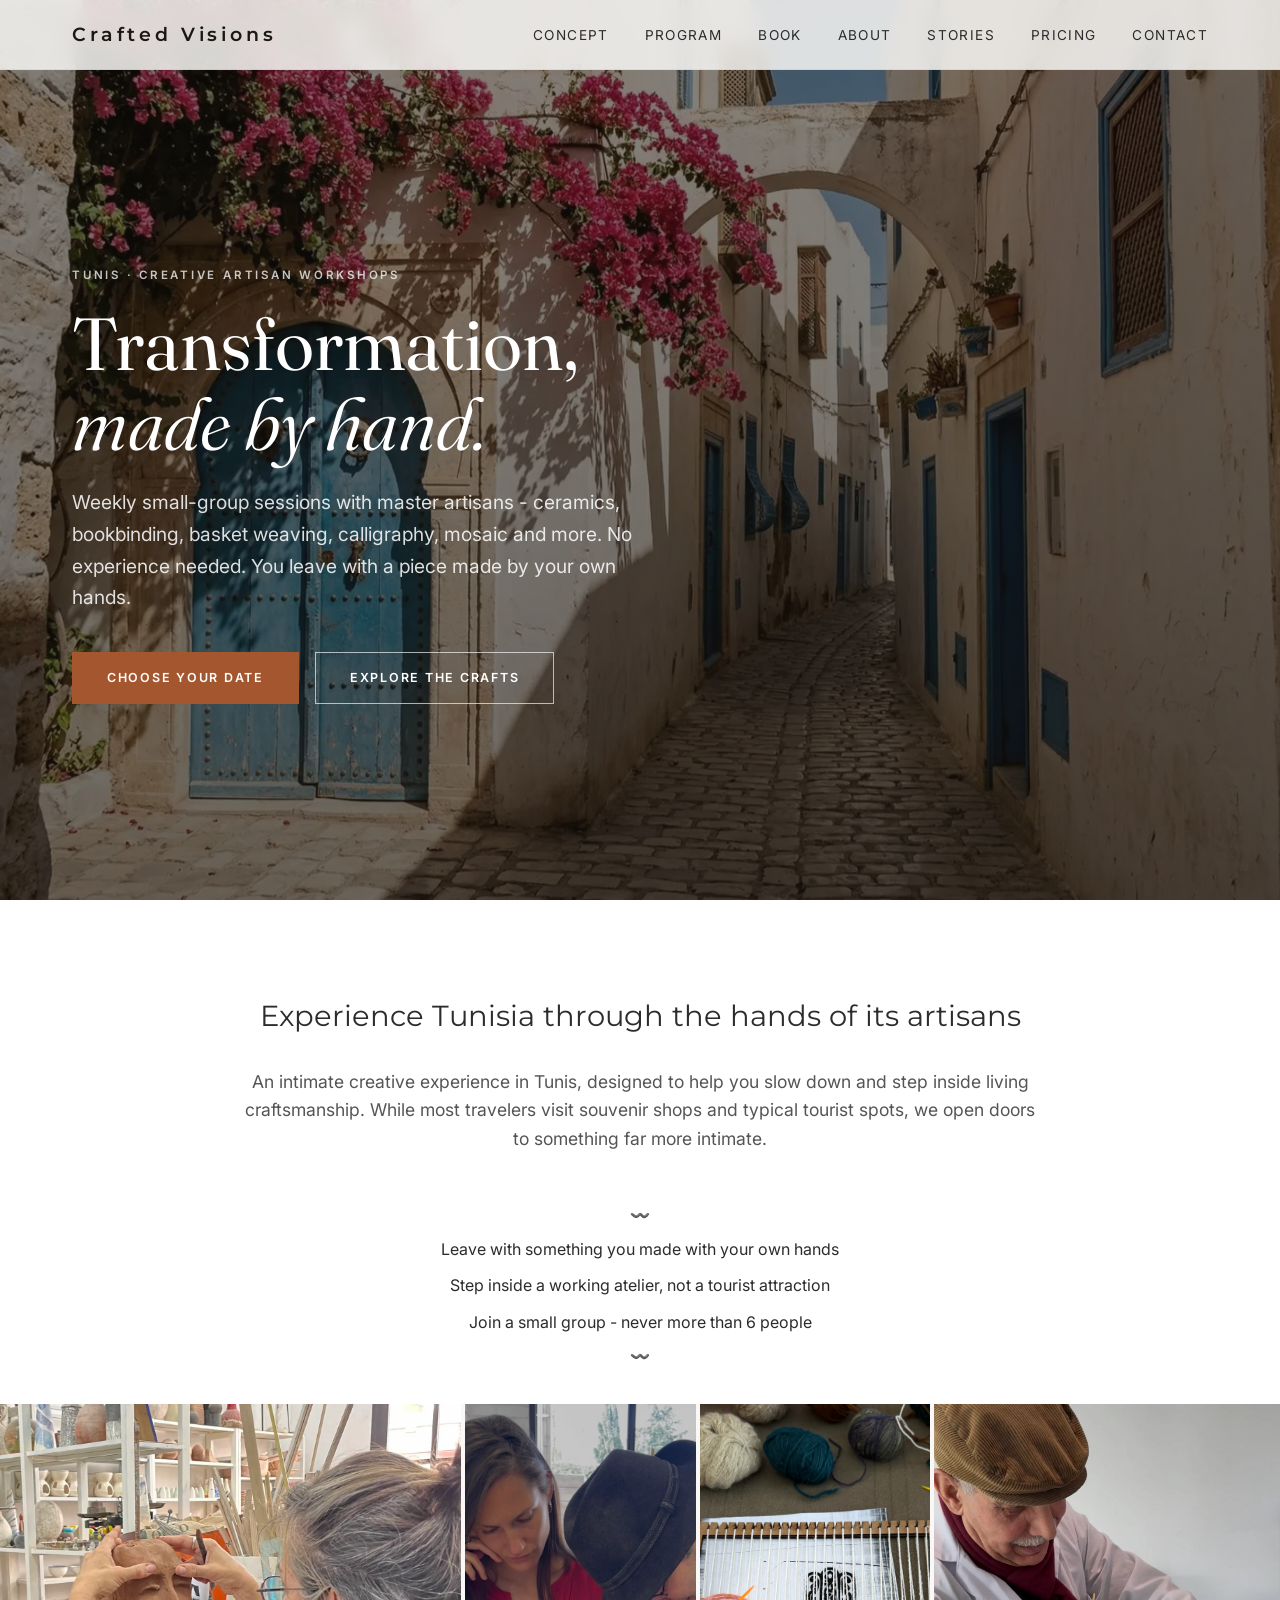
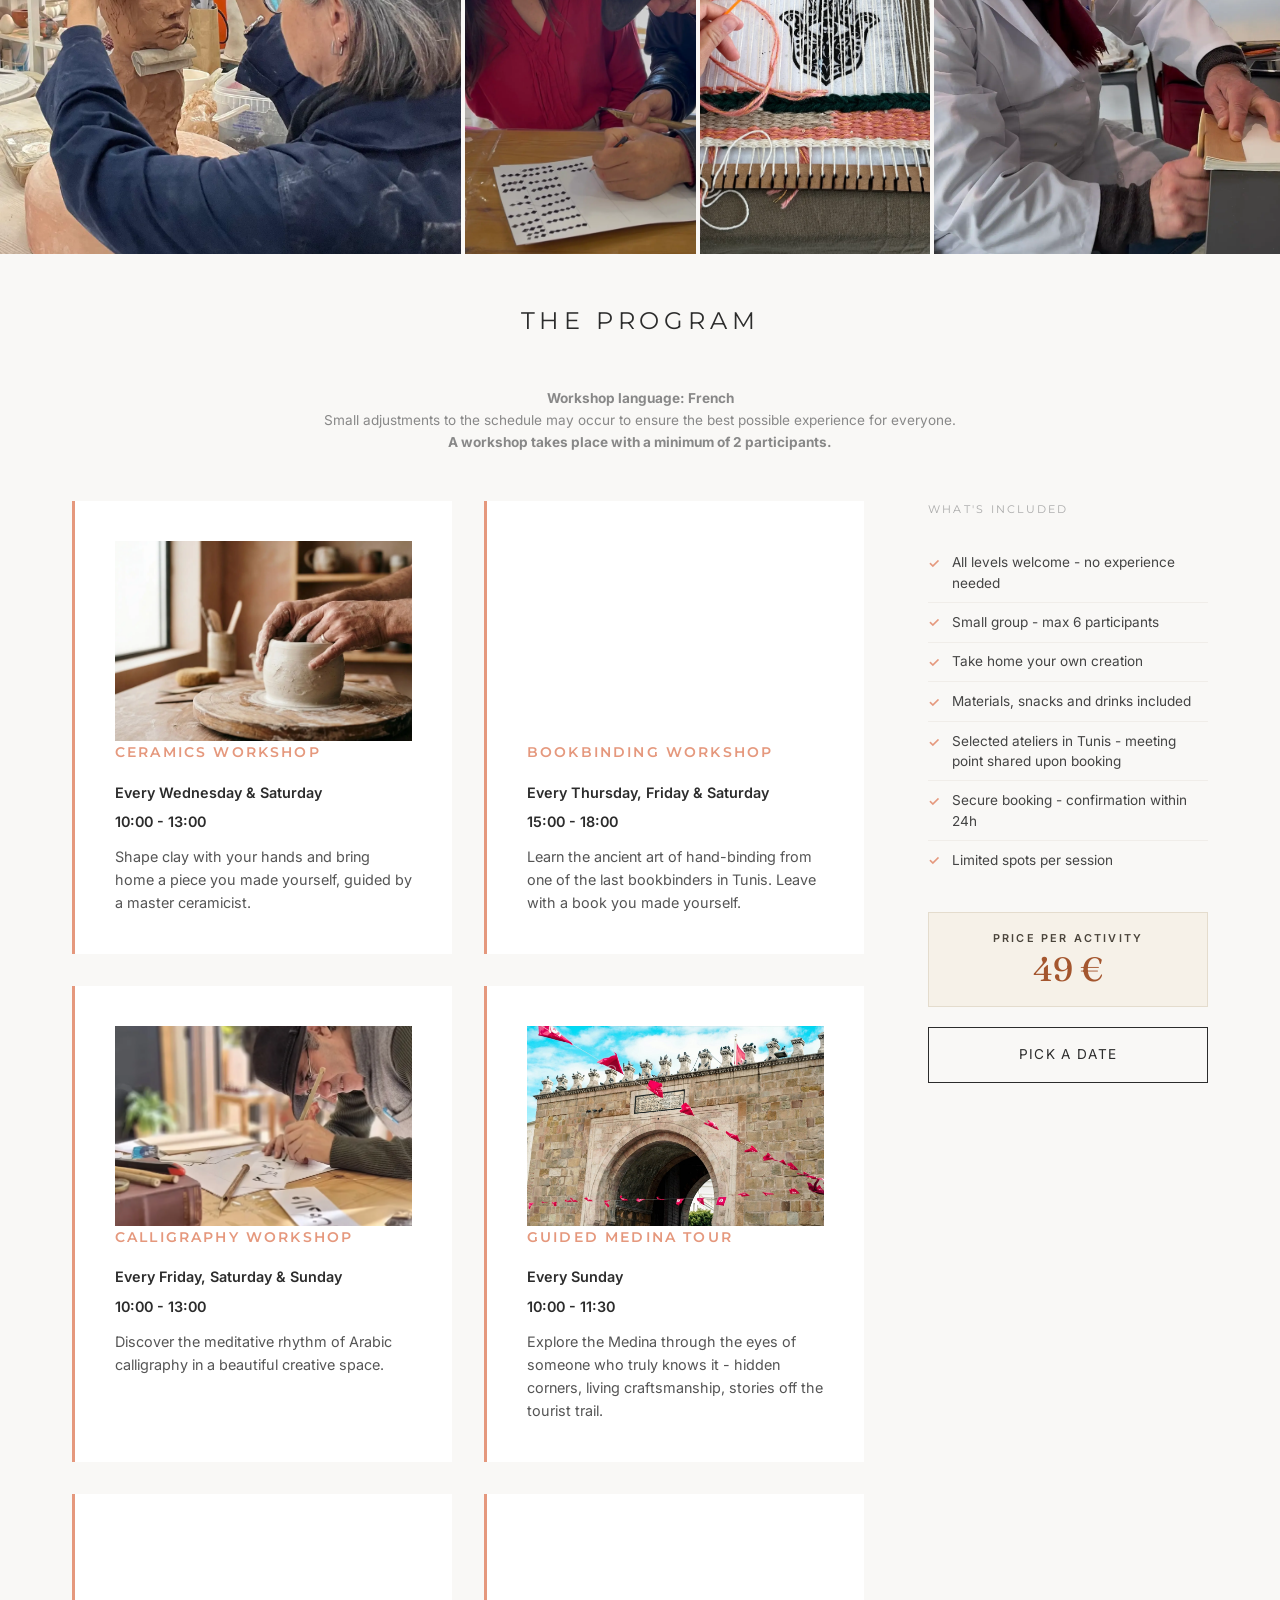
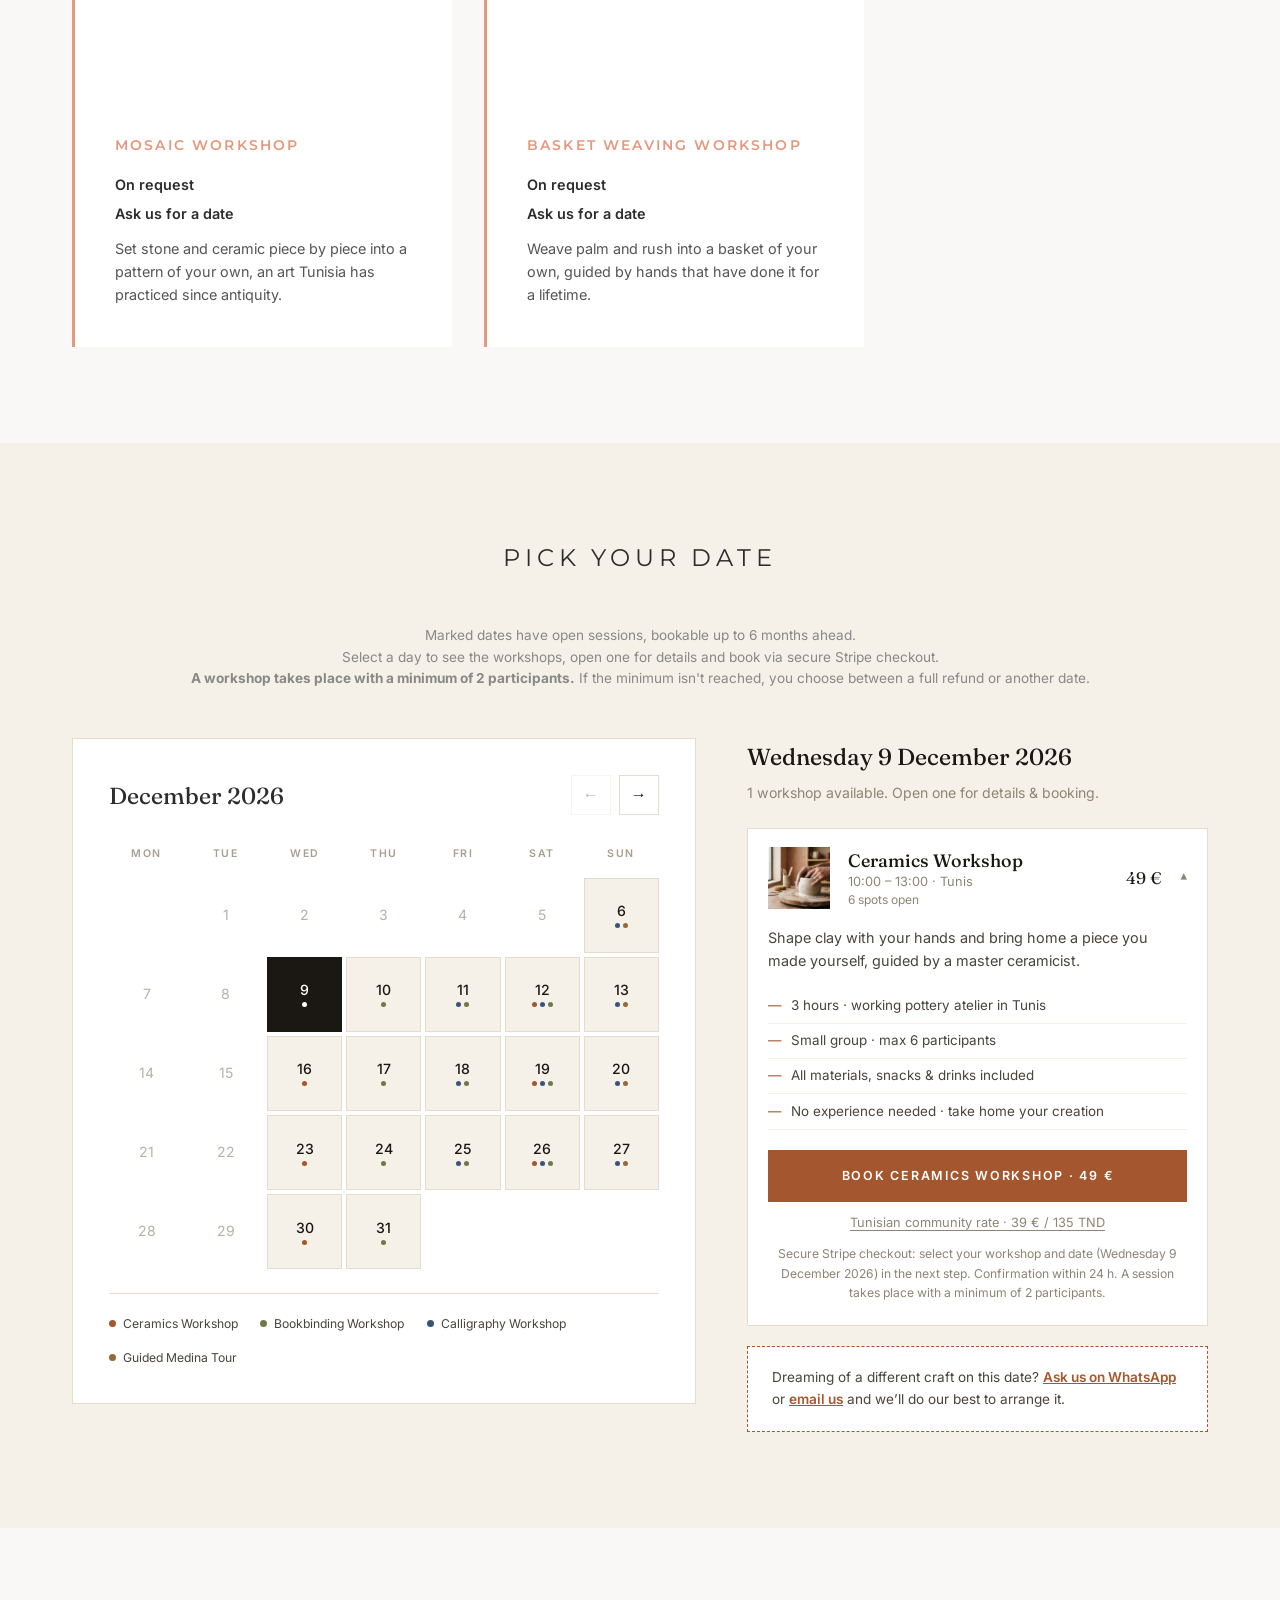
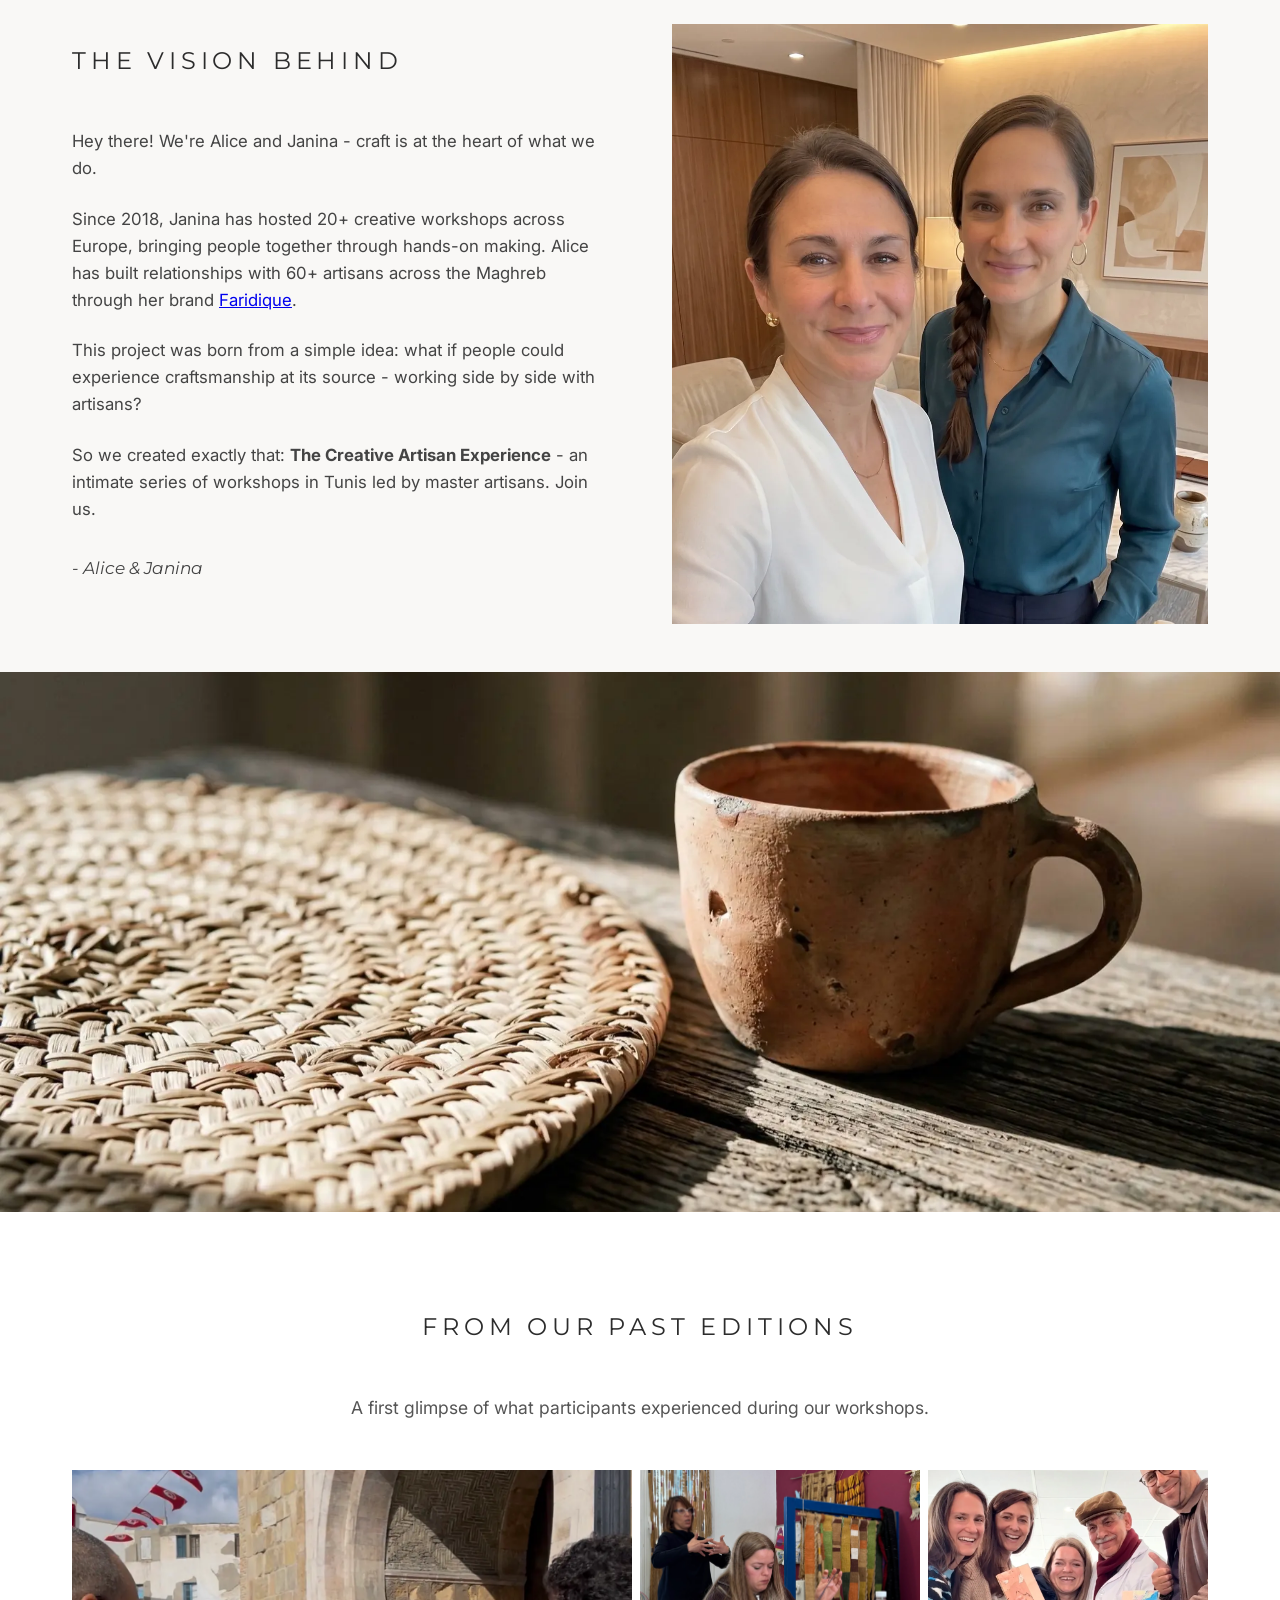
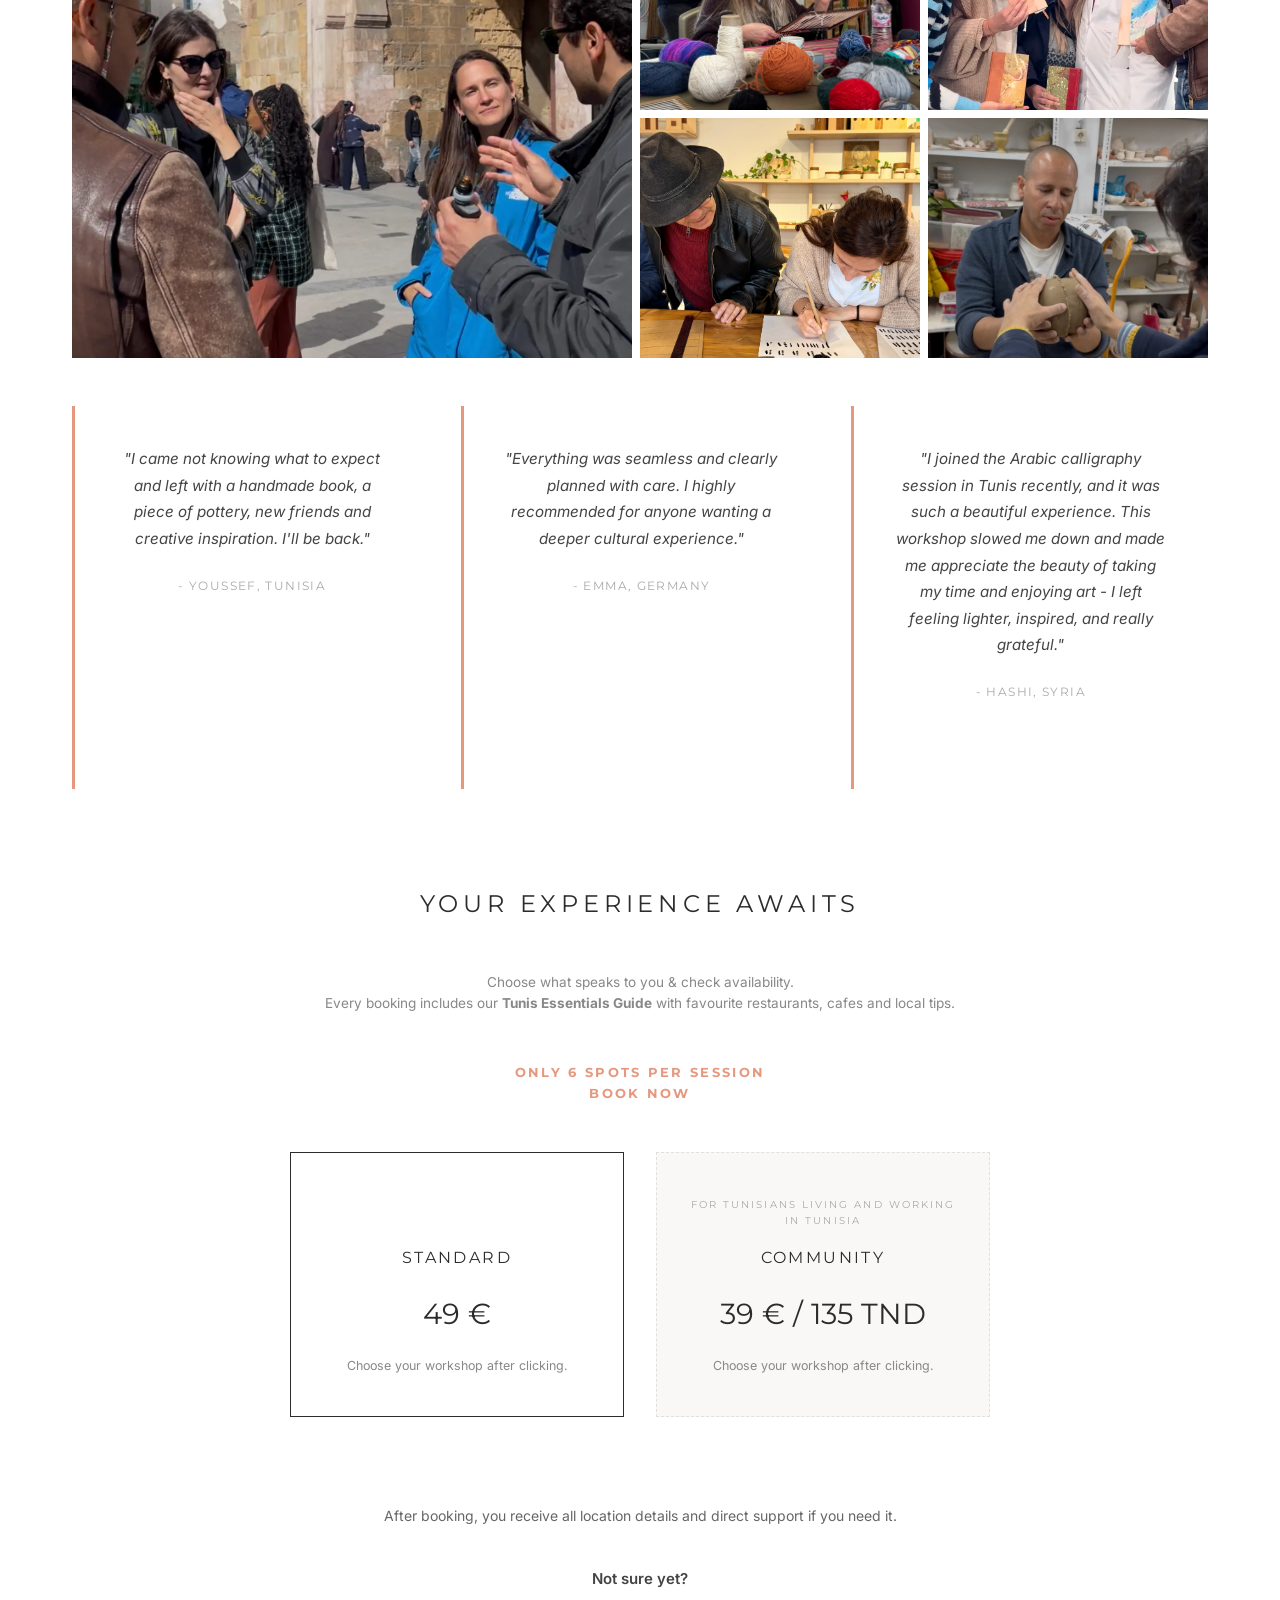
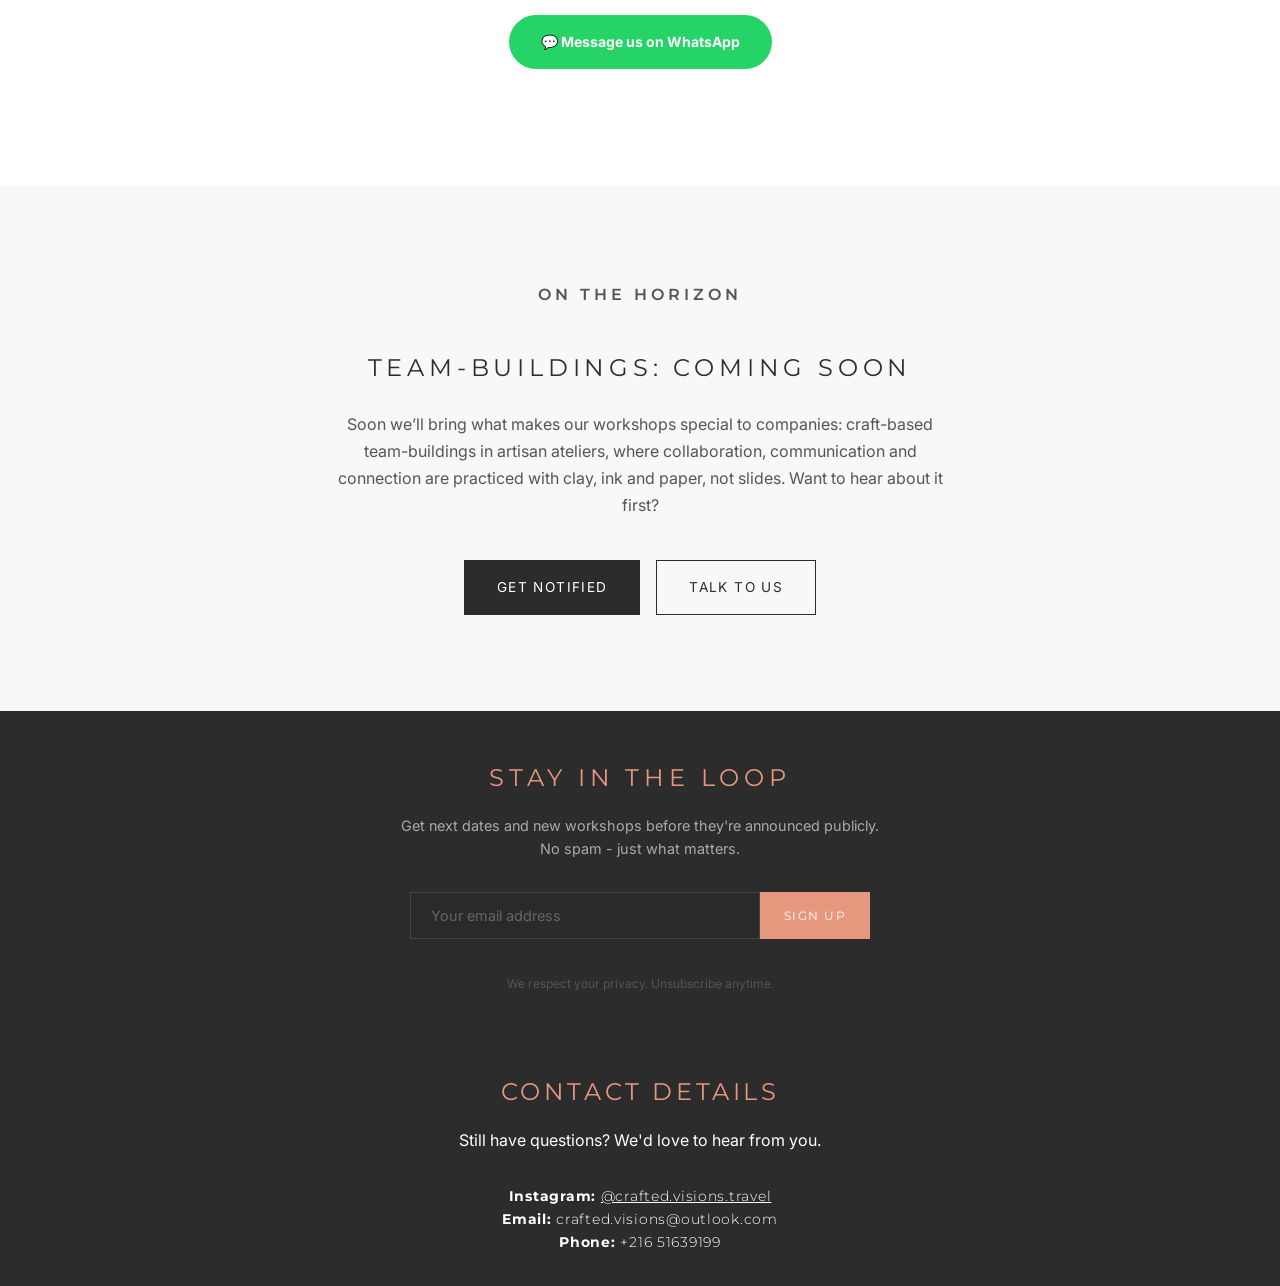
==== commit 644253b6: "Update founder photo" ====
--- a/index.html
+++ b/index.html
@@ -468,14 +468,14 @@
                     <div class="day-card">
                         <img src="images/book-binding.webp" alt="Bookbinding Workshop" class="card-img" loading="lazy" decoding="async">
                         <h4>Bookbinding Workshop</h4>
-                        <p class="day-card__time">Every Thursday &amp; Saturday</p>
-                        <p class="day-card__workshop">10:00 - 13:00</p>
+                        <p class="day-card__time">Every Thursday, Friday &amp; Saturday</p>
+                        <p class="day-card__workshop">15:00 - 18:00</p>
                         <p class="day-card__desc">Learn the ancient art of hand-binding from one of the last bookbinders in Tunis. Leave with a book you made yourself.</p>
                     </div>
                     <div class="day-card">
                         <img src="images/calligraphy.webp" alt="Calligraphy Workshop" class="card-img" loading="lazy" decoding="async">
                         <h4>Calligraphy Workshop</h4>
-                        <p class="day-card__time">Every Friday &amp; Sunday</p>
+                        <p class="day-card__time">Every Friday, Saturday &amp; Sunday</p>
                         <p class="day-card__workshop">10:00 - 13:00</p>
                         <p class="day-card__desc">Discover the meditative rhythm of Arabic calligraphy in a beautiful creative space.</p>
                     </div>
@@ -546,7 +546,7 @@
                 <p class="signature">- Alice &amp; Janina</p>
             </div>
             <div class="about-image">
-                <img src="images/opt/alice-founder.webp" alt="Alice Tsvetkova - Founder" loading="lazy" decoding="async">
+                <img src="images/opt/founders.webp" alt="Janina and Alice - Founders of Crafted Visions" loading="lazy" decoding="async">
             </div>
         </div>
     </section>
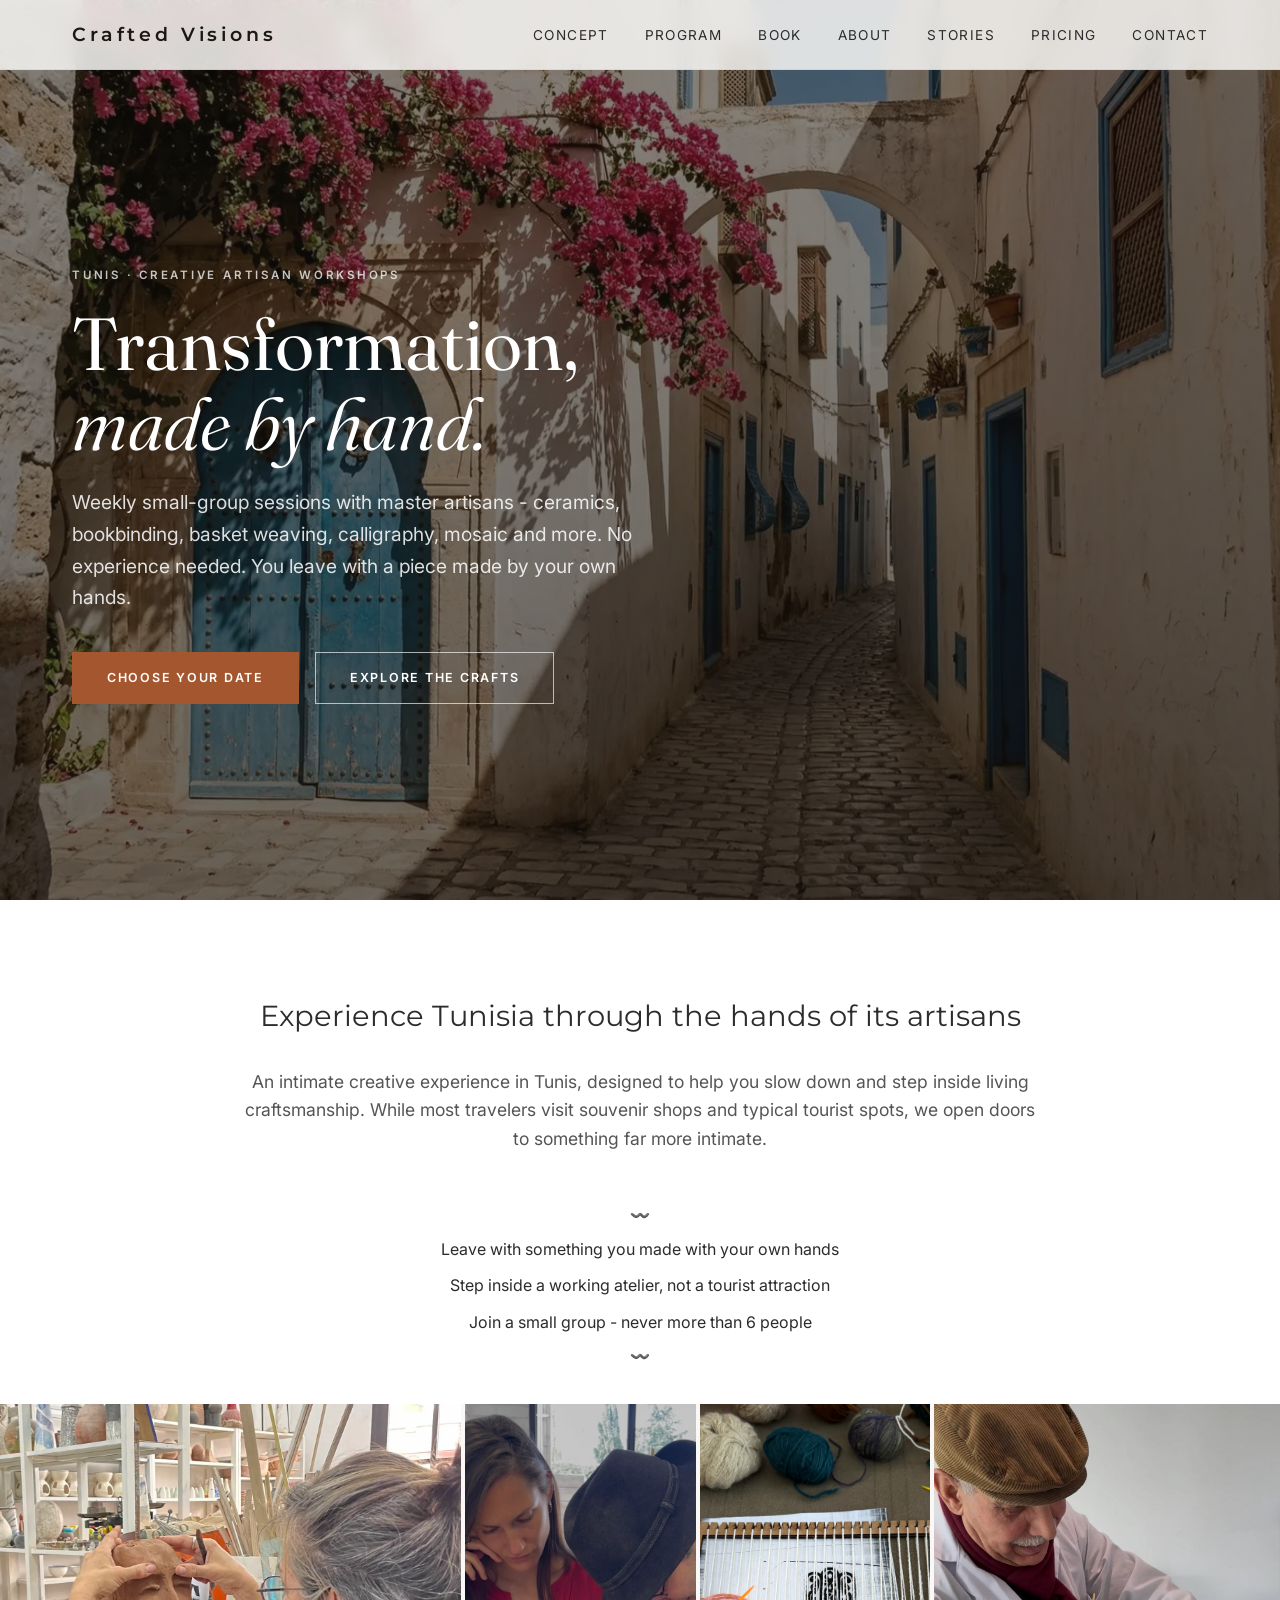
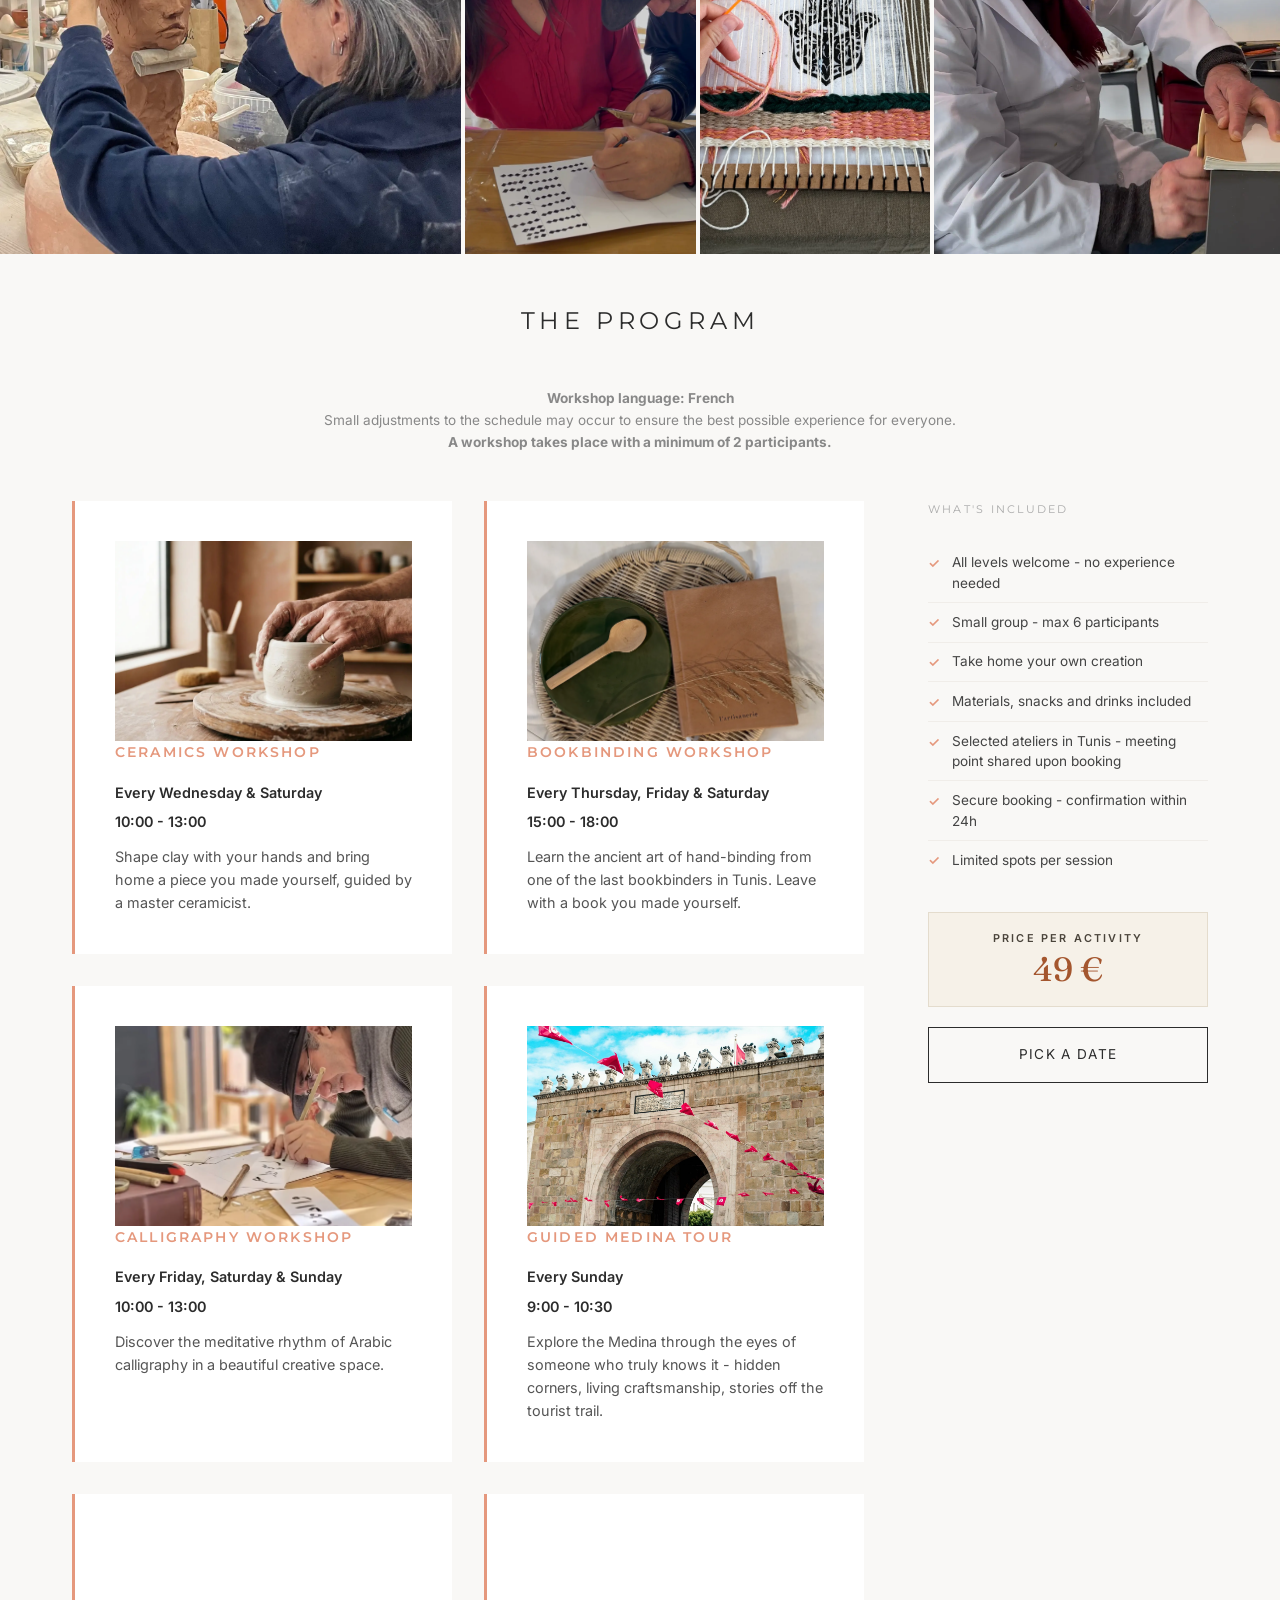
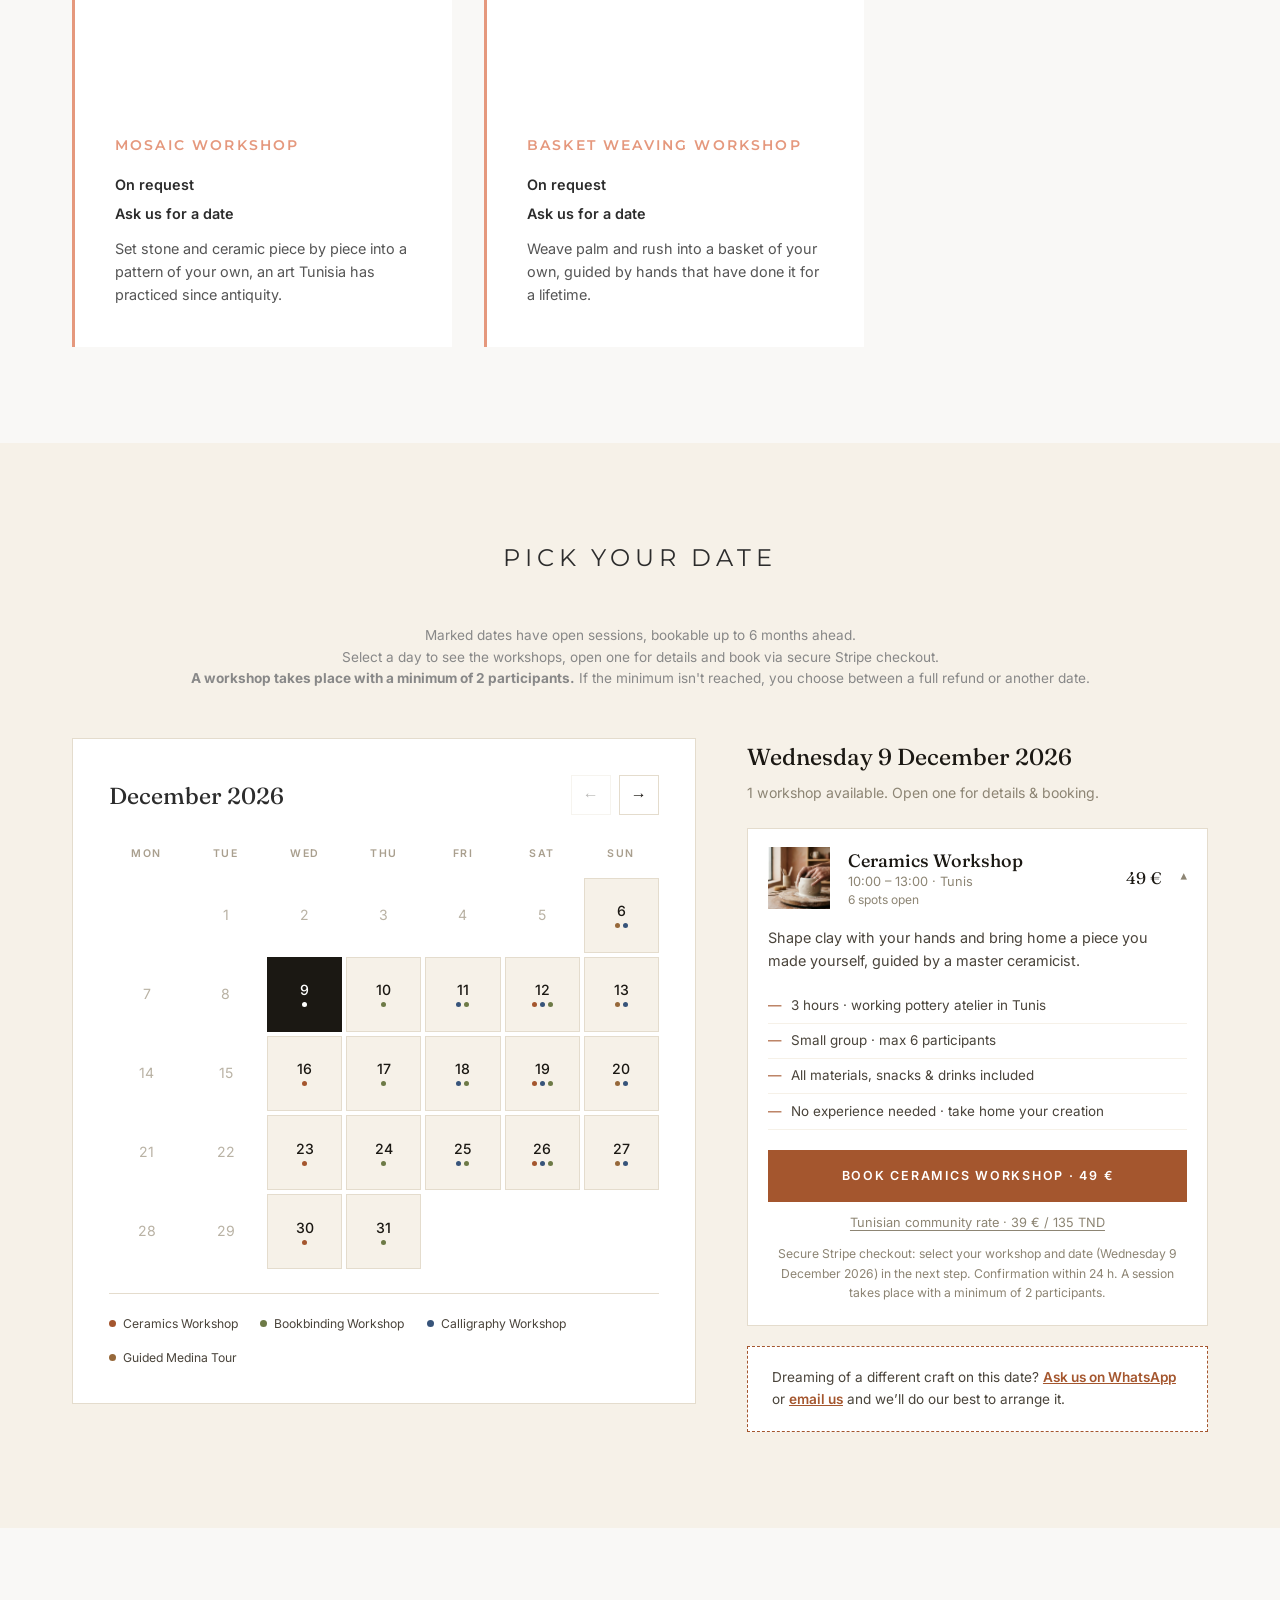
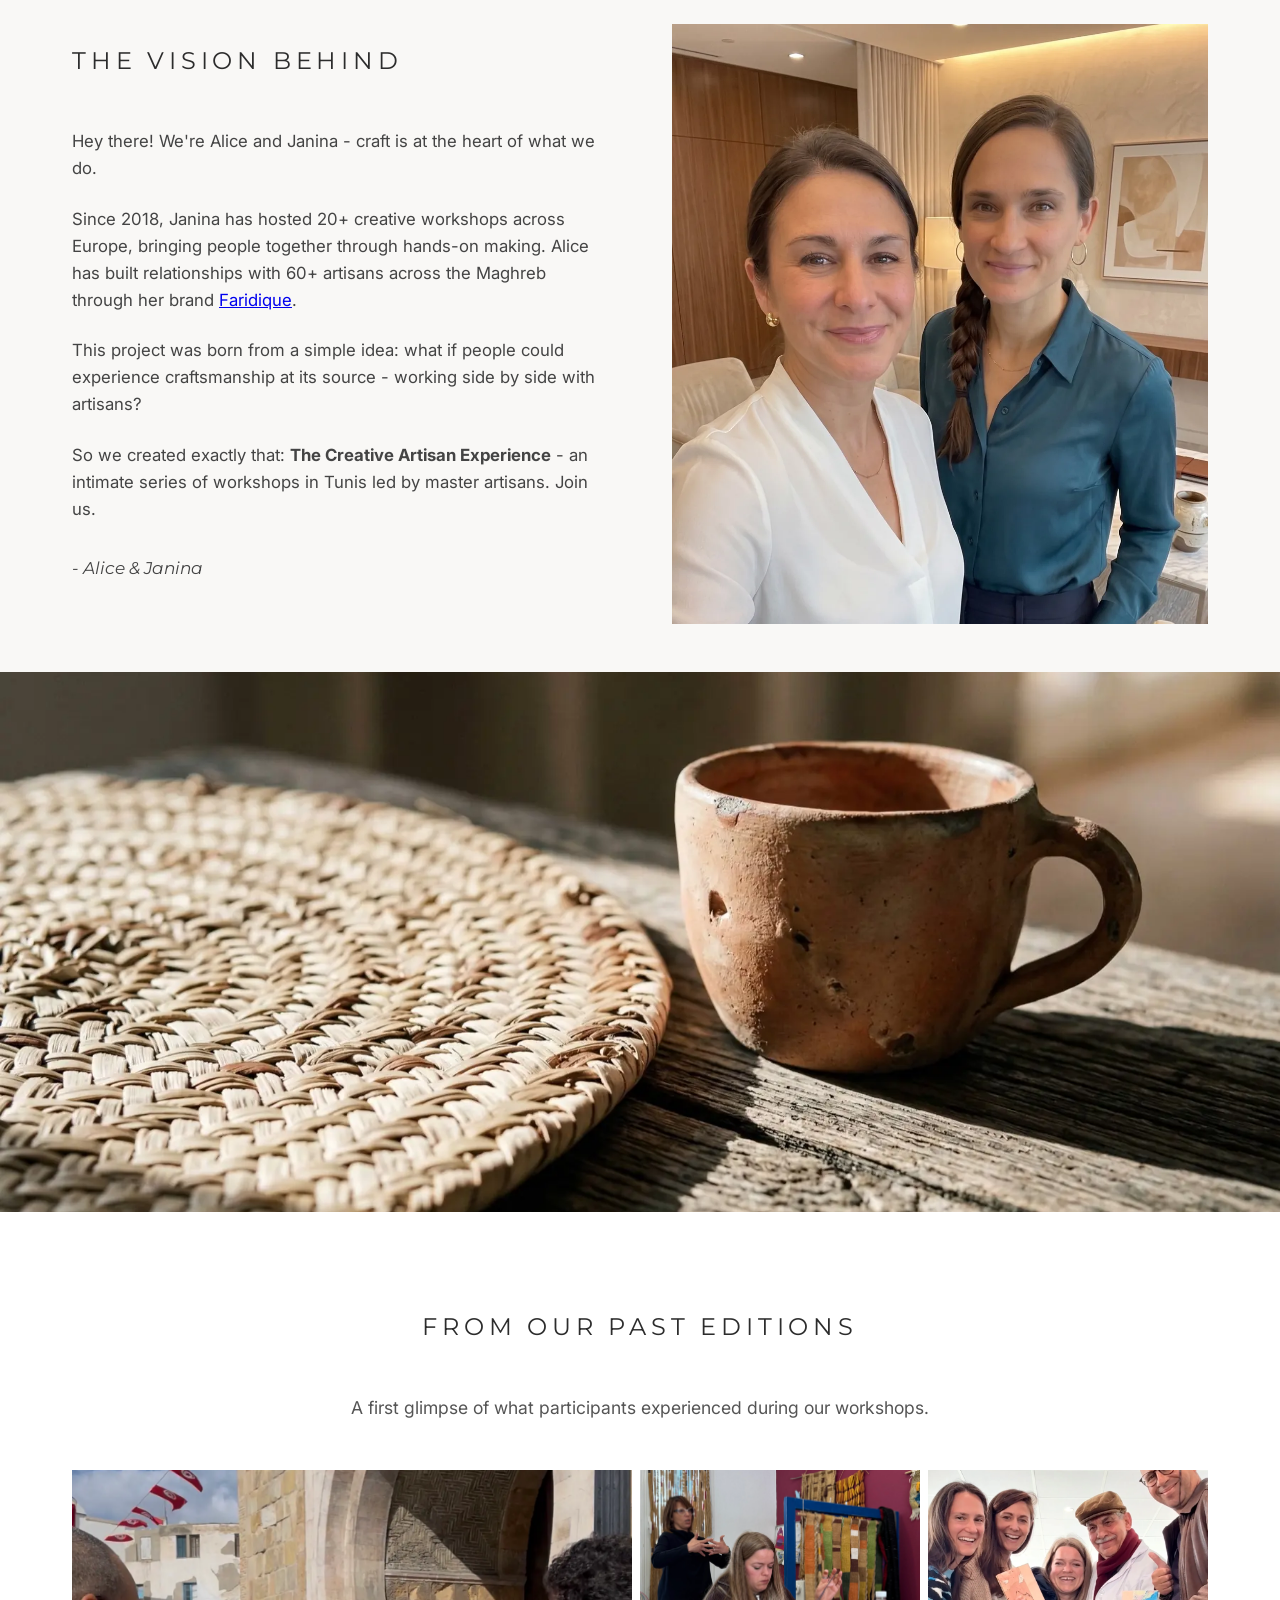
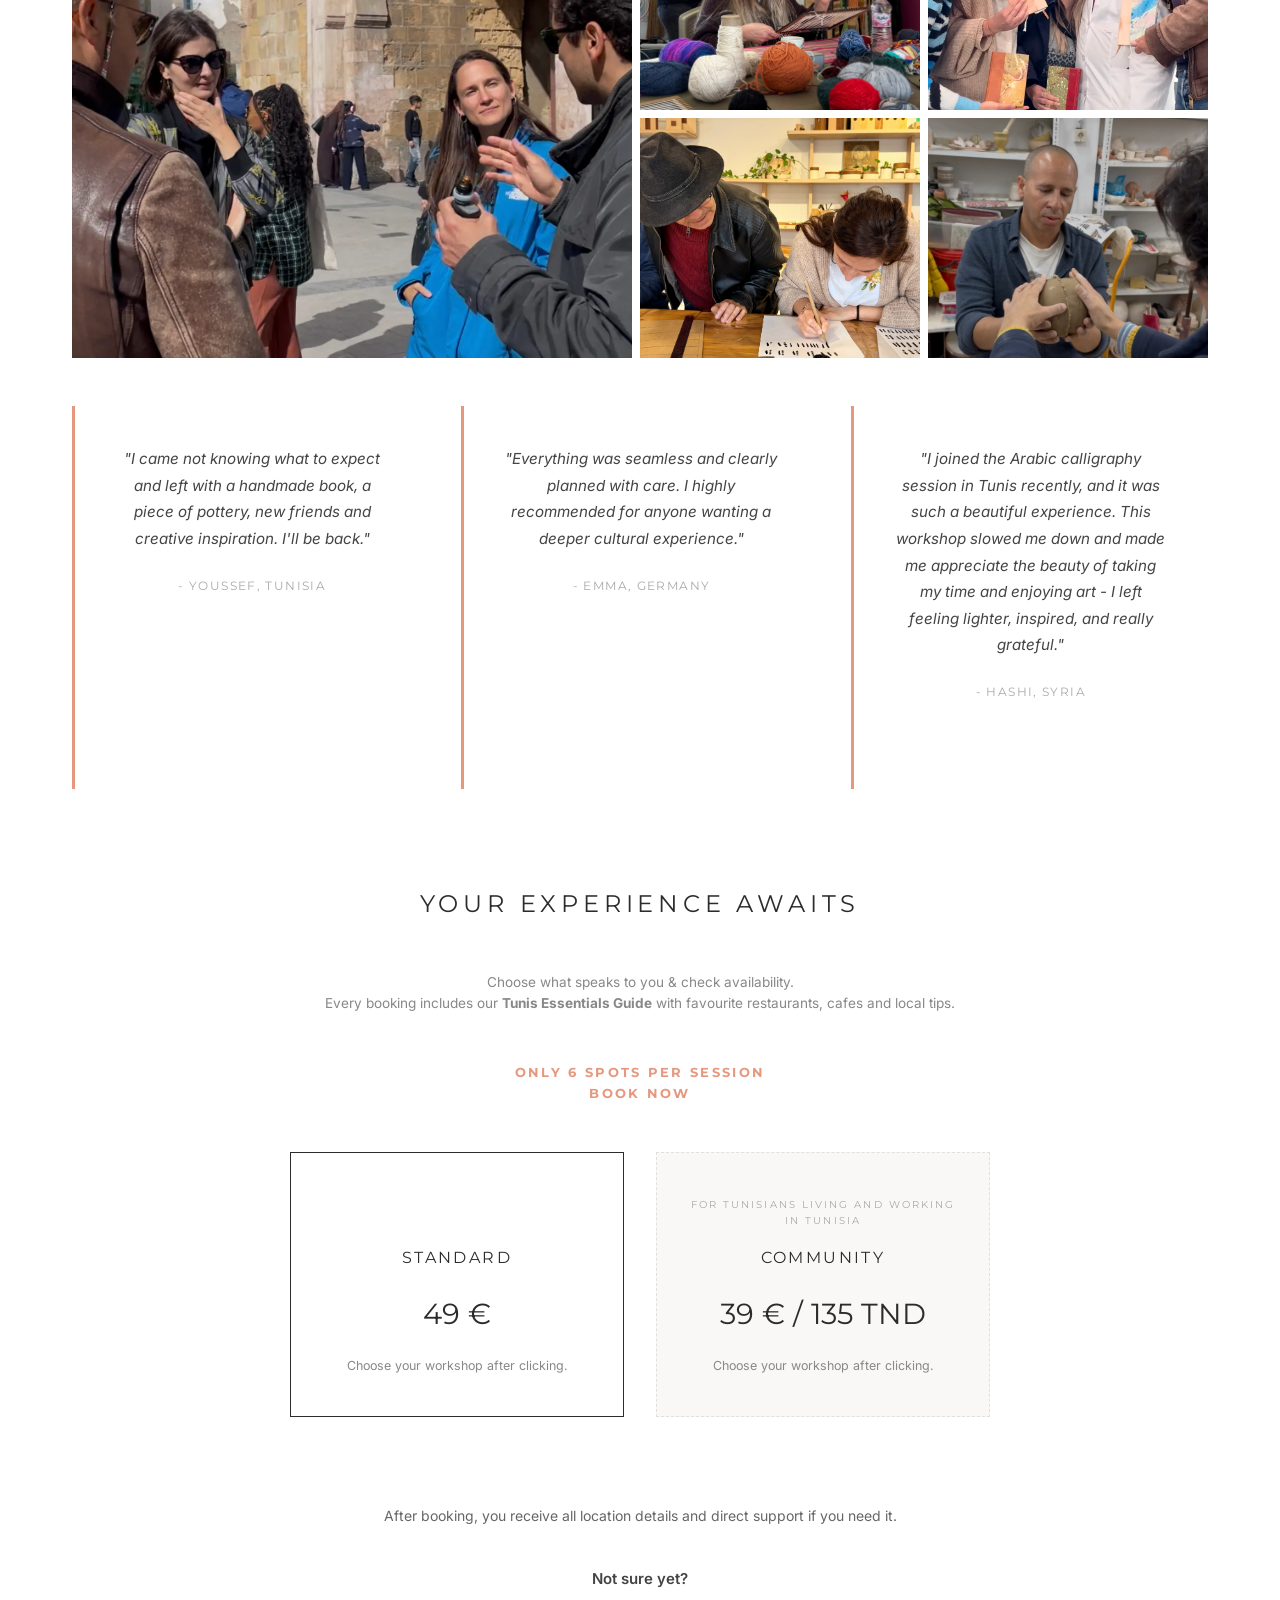
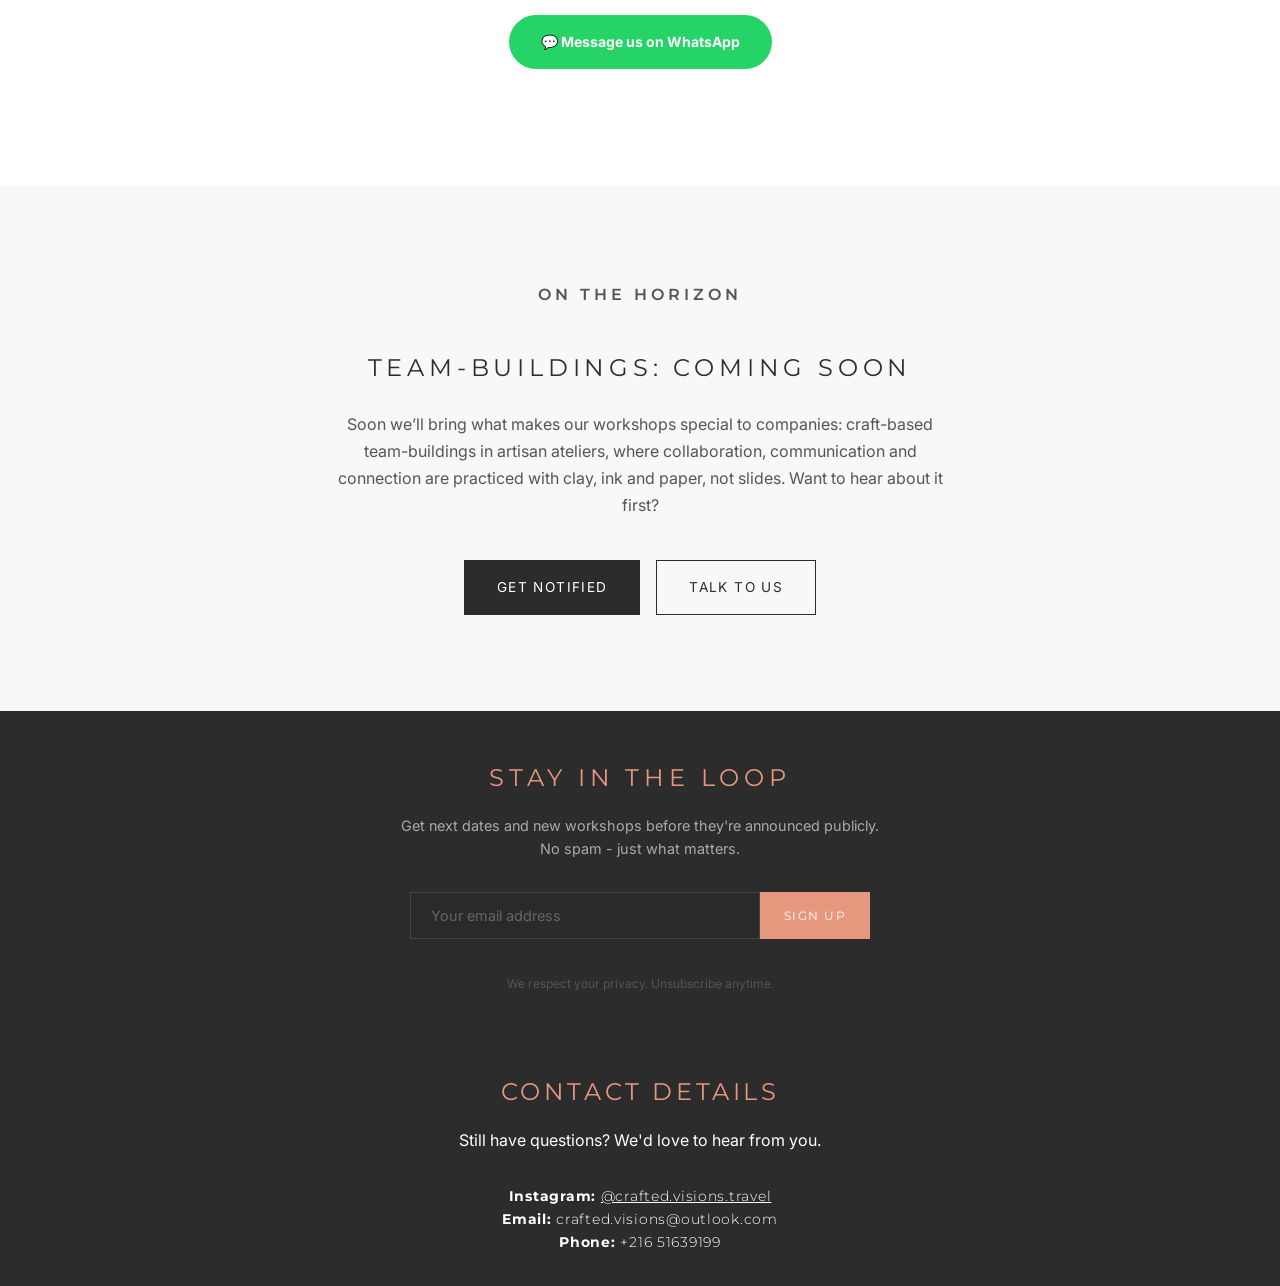
==== commit 4b39079a: "Update Medina tour hour" ====
--- a/index.html
+++ b/index.html
@@ -483,7 +483,7 @@
                         <img src="images/opt/medina-gate.jpg" alt="Guided Medina Tour" class="card-img" loading="lazy" decoding="async">
                         <h4>Guided Medina Tour</h4>
                         <p class="day-card__time">Every Sunday</p>
-                        <p class="day-card__workshop">10:00 - 11:30</p>
+                        <p class="day-card__workshop">9:00 - 10:30</p>
                         <p class="day-card__desc">Explore the Medina through the eyes of someone who truly knows it - hidden corners, living craftsmanship, stories off the tourist trail.</p>
                     </div>
                     <div class="day-card">
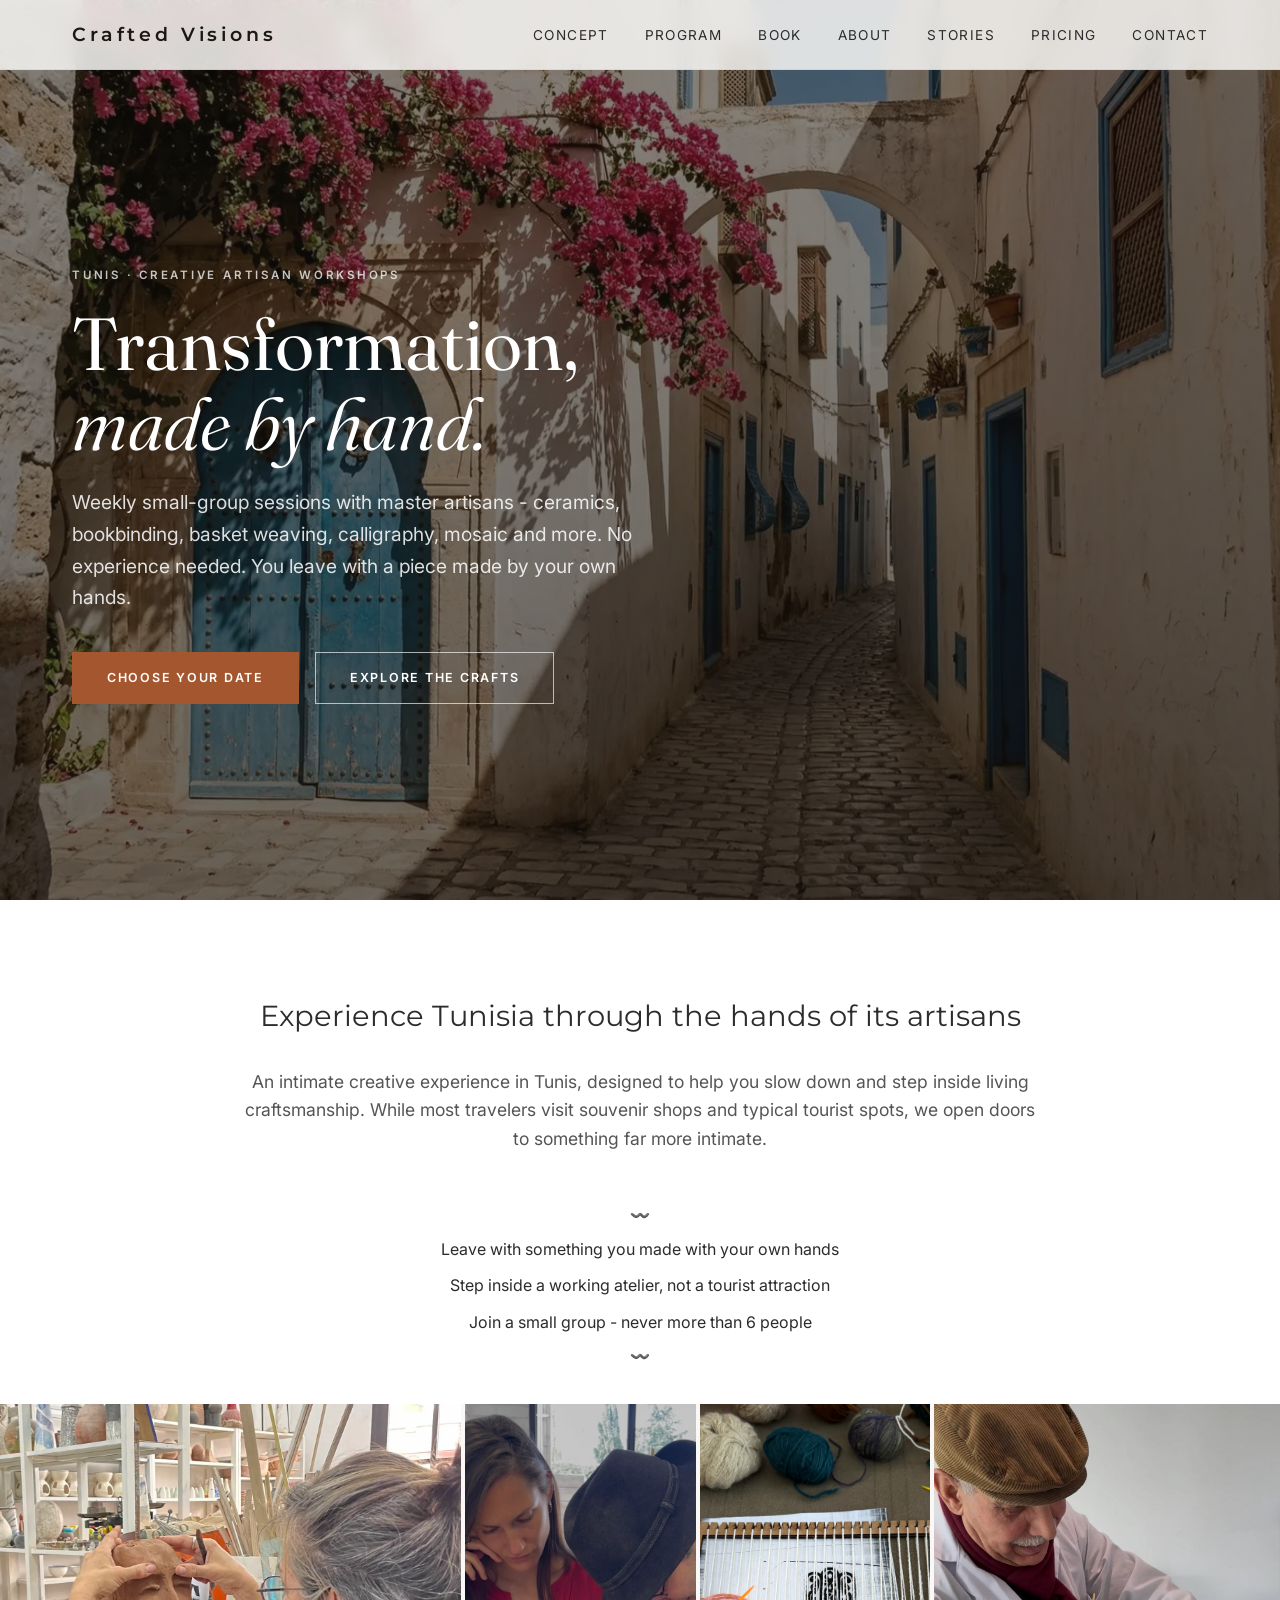
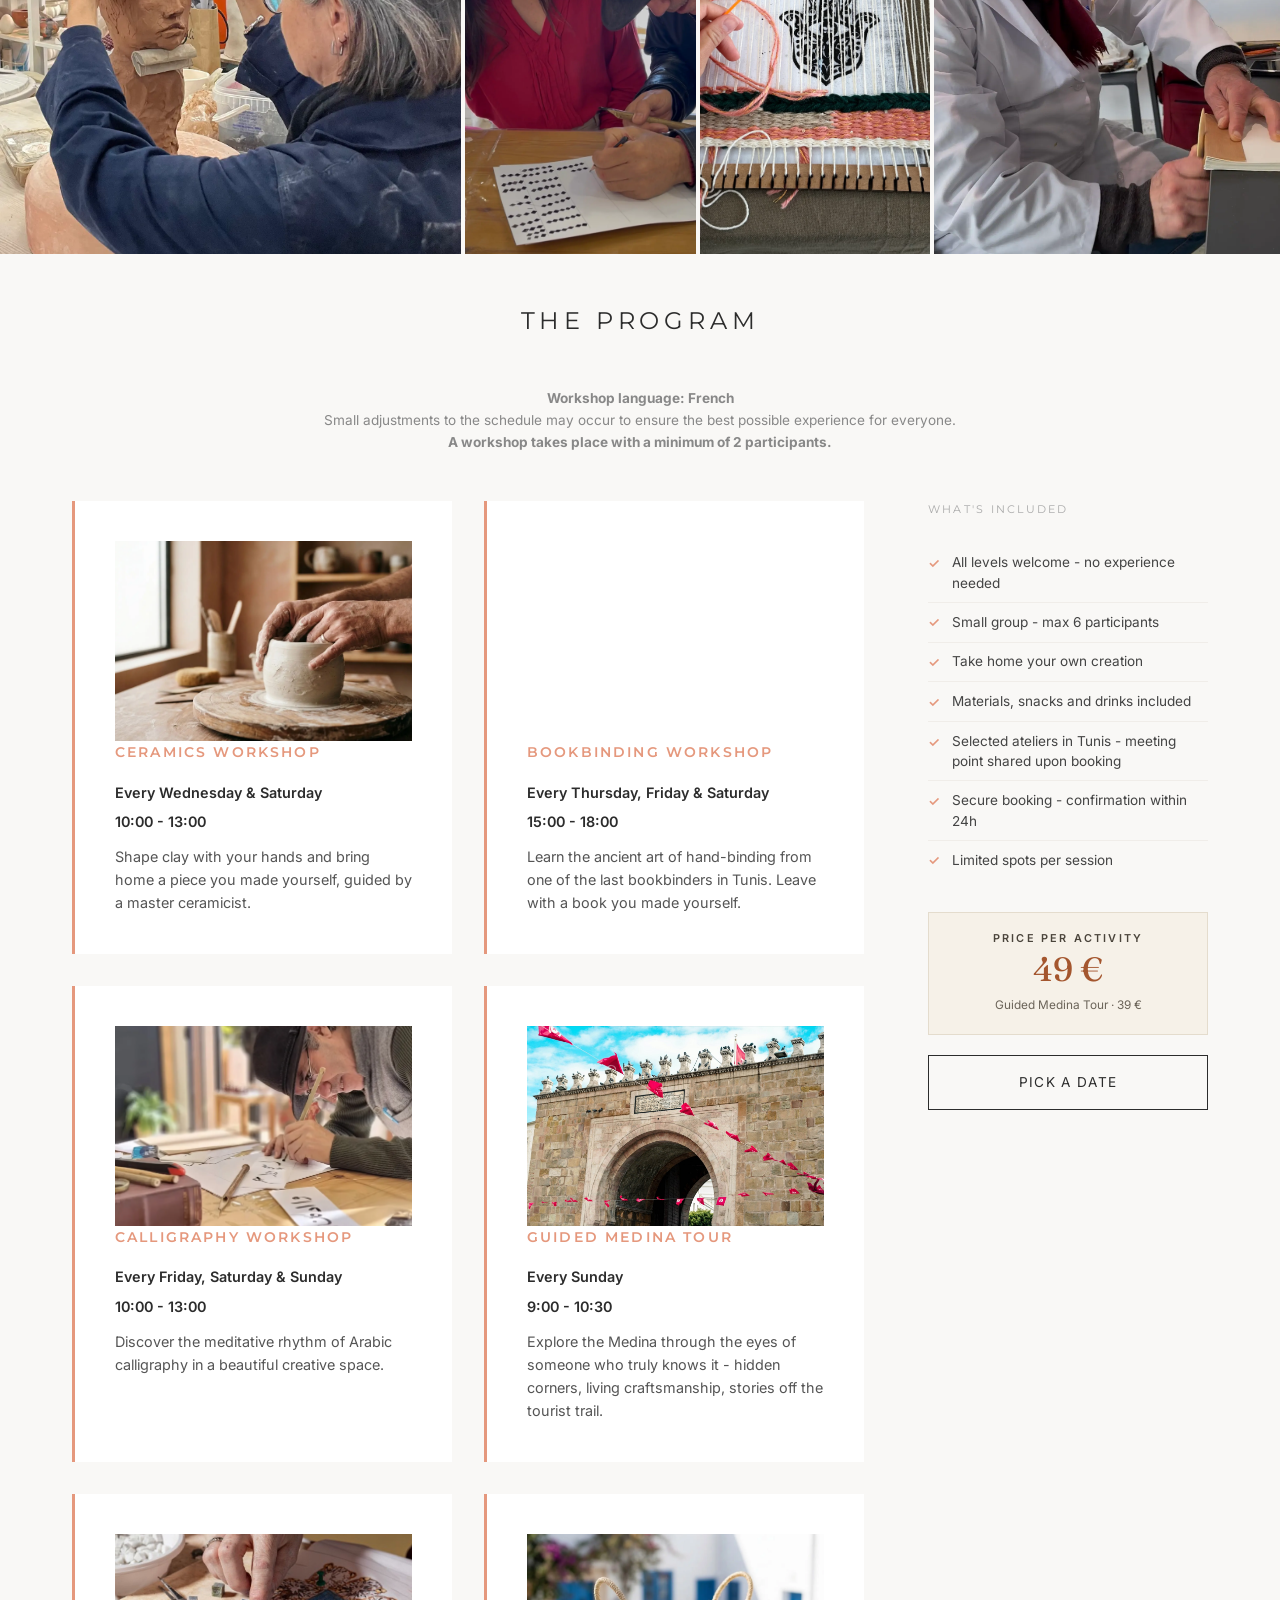
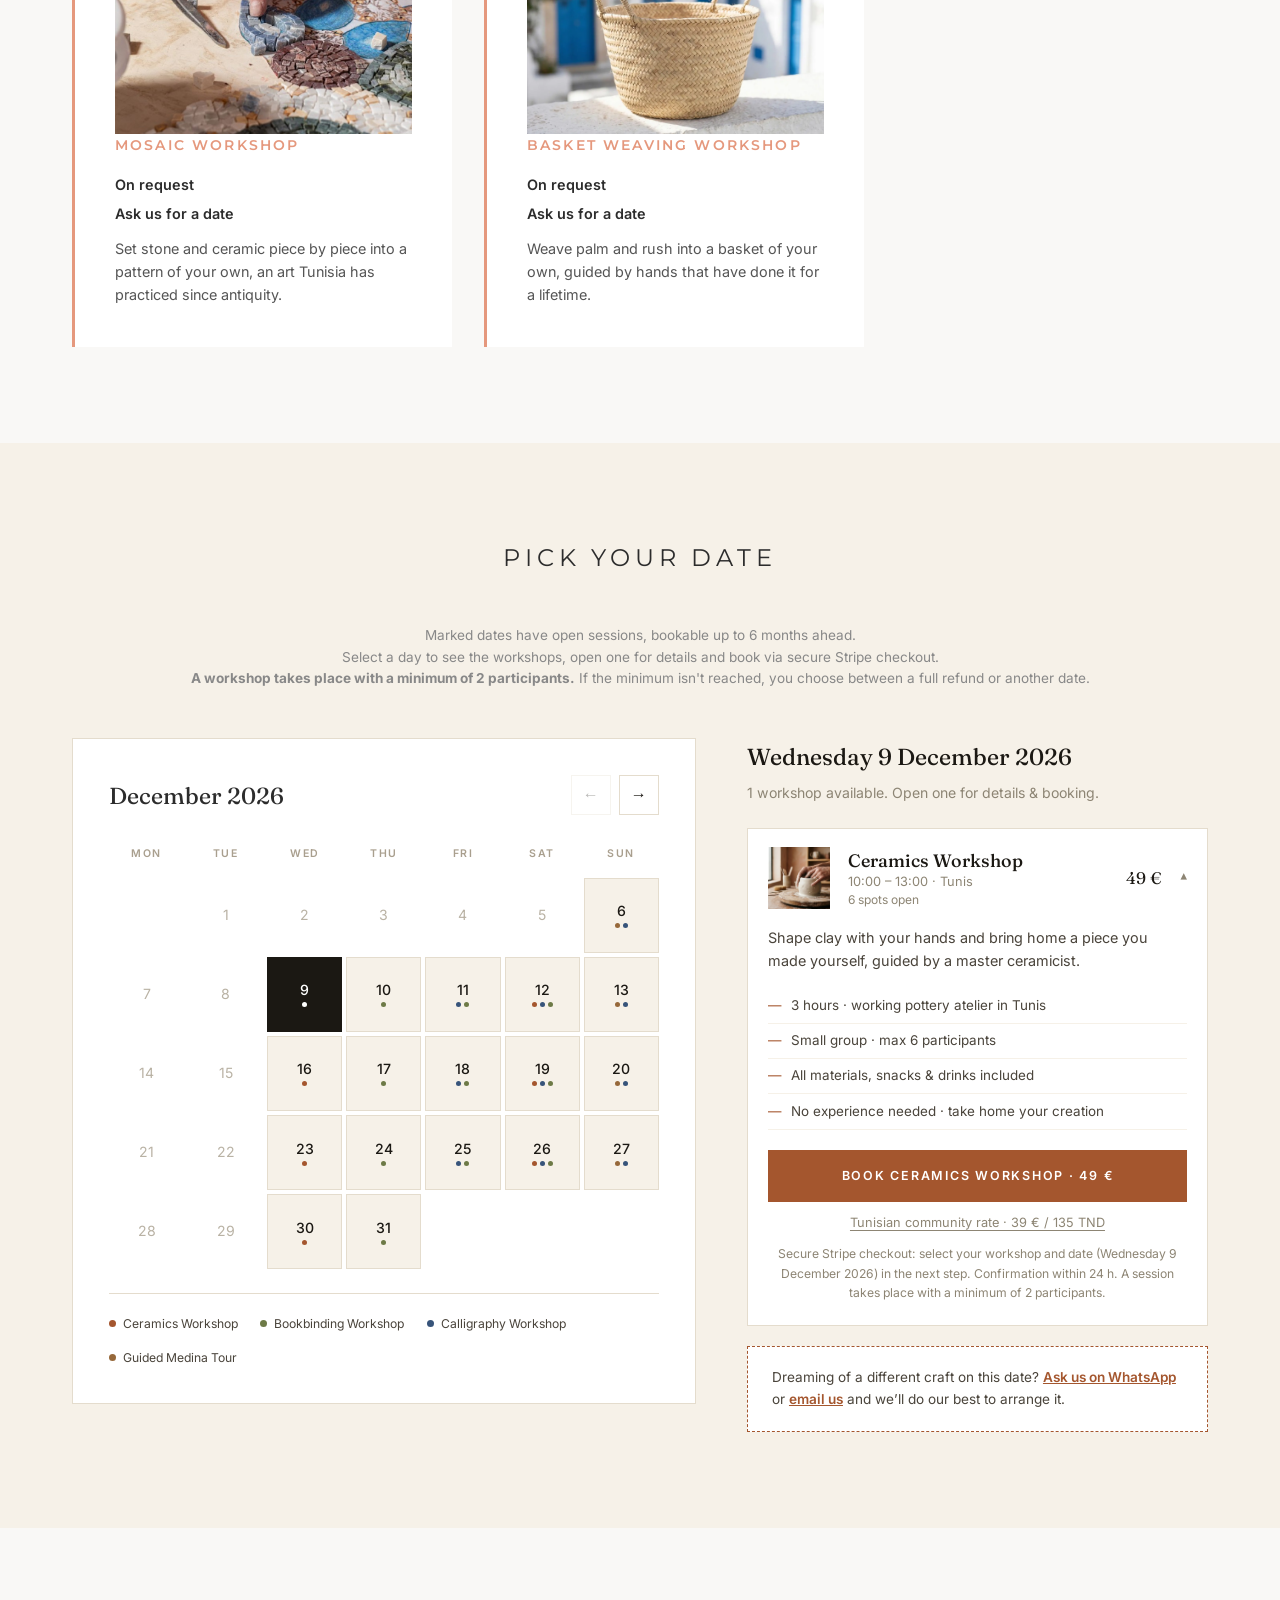
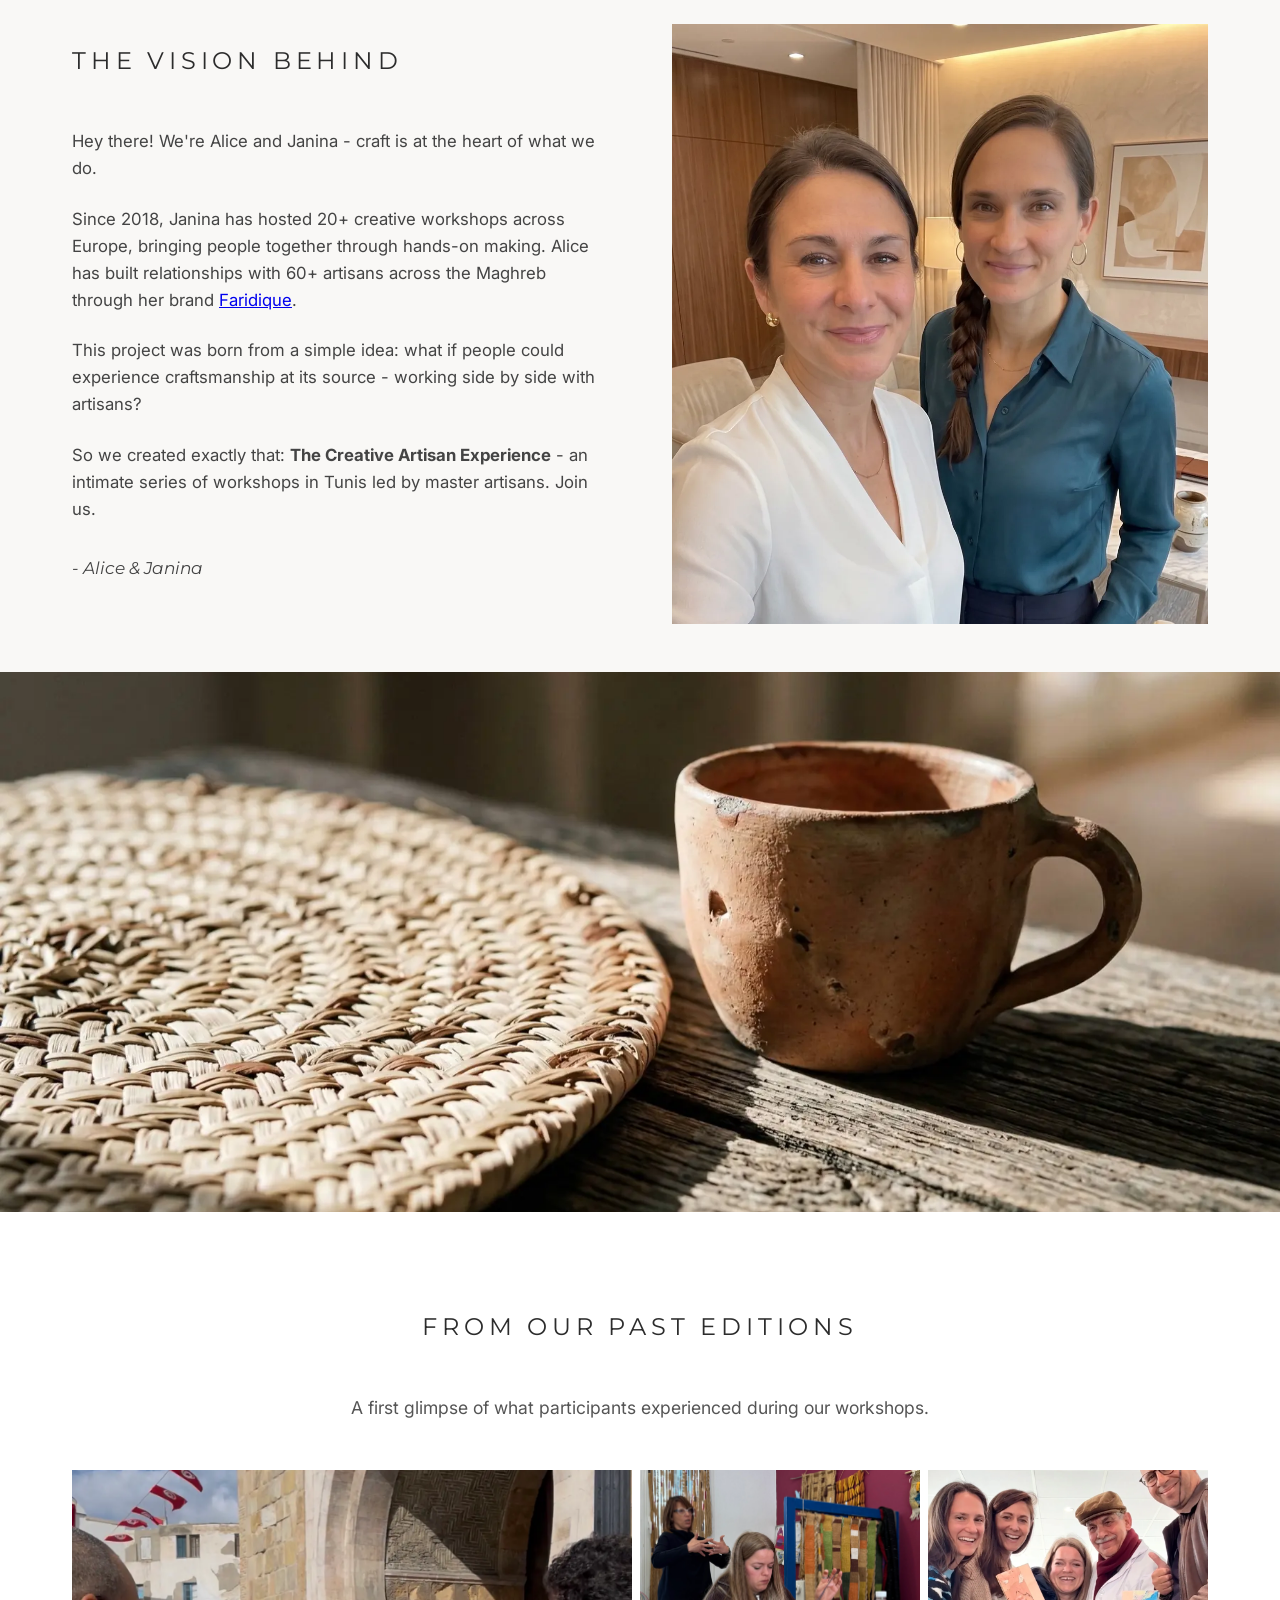
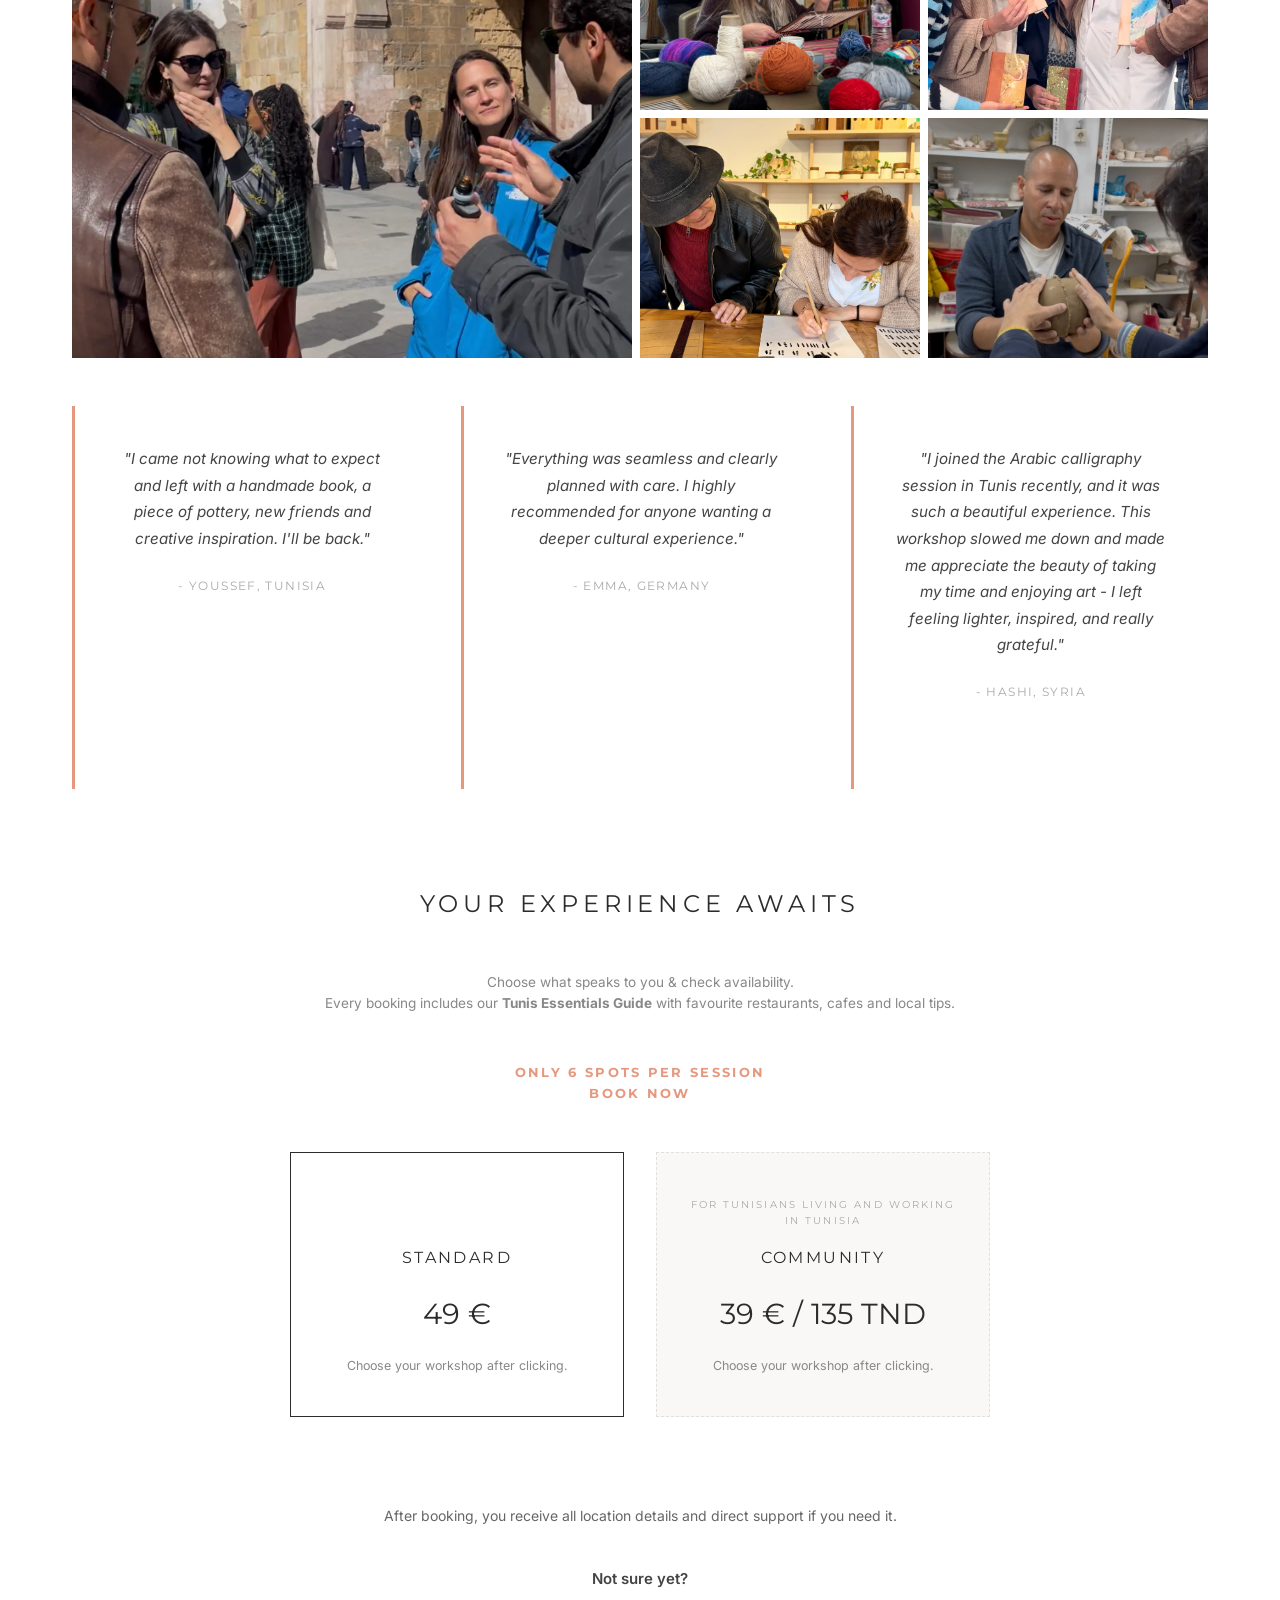
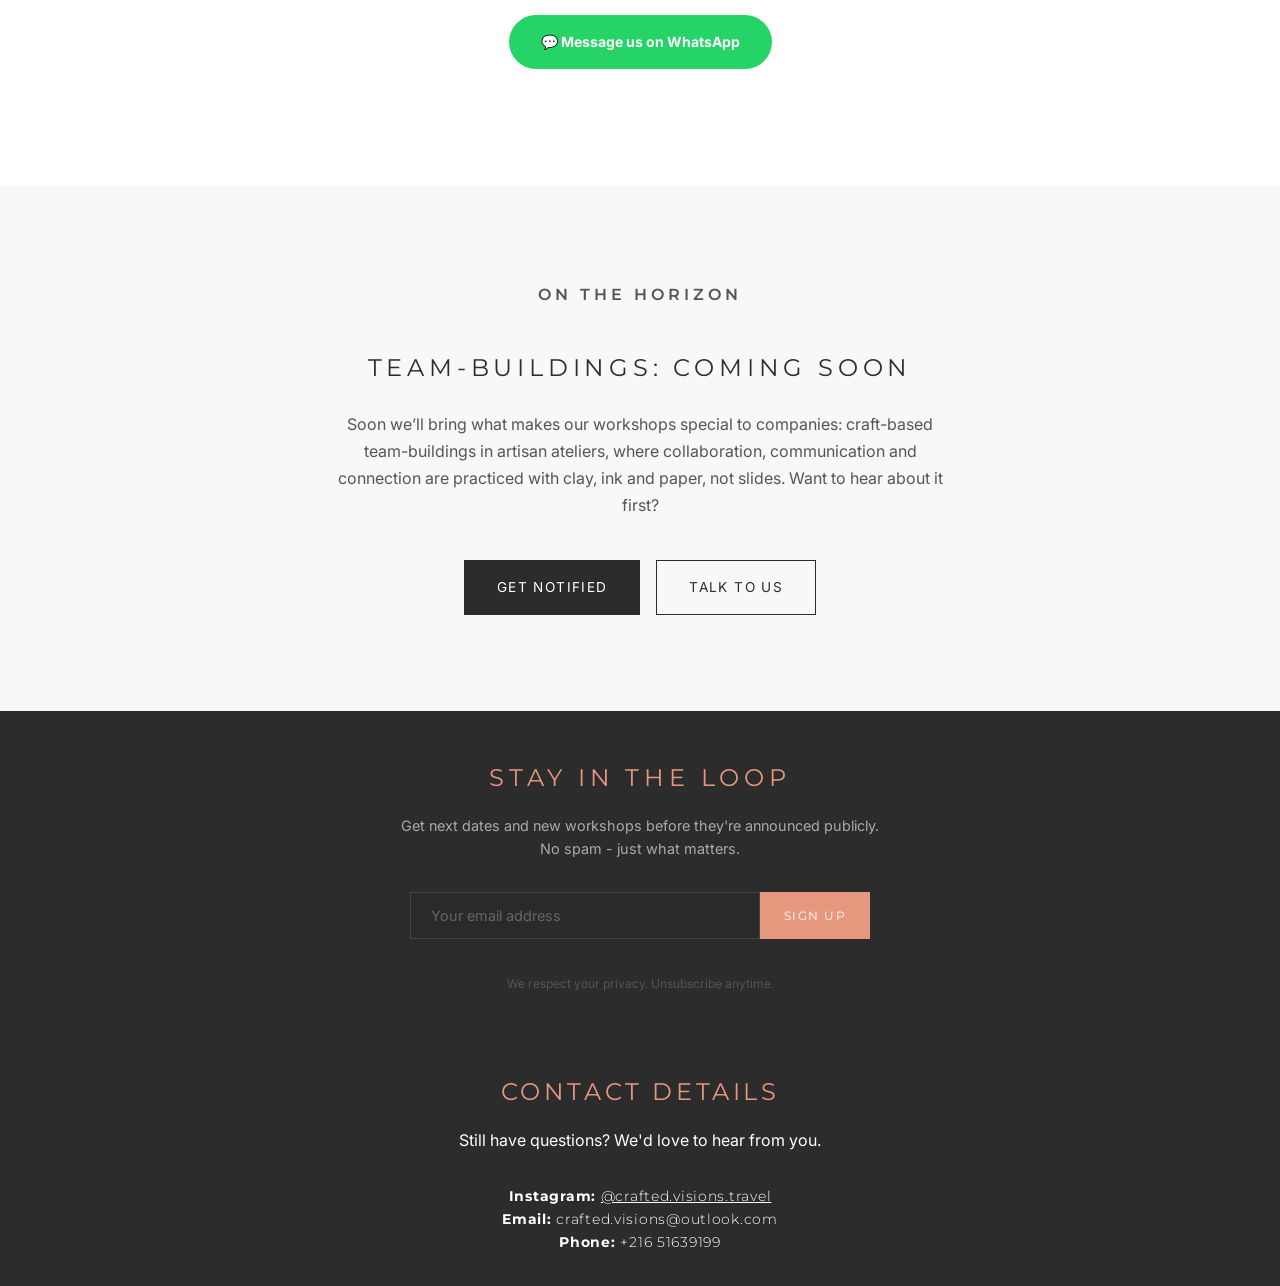
==== commit 778ce0b8: "Set Medina tour price to 39 EUR with dedicated Stripe link Add per-workshop Stripe link support; Med" ====
--- a/index.html
+++ b/index.html
@@ -516,6 +516,7 @@
                     <div class="price-tag">
                         <span class="price-tag__label">Price per activity</span>
                         <span class="price-tag__amount">49&nbsp;€</span>
+                        <span class="price-tag__note">Guided Medina Tour &middot; 39&nbsp;€</span>
                     </div>
                     <a href="#calendar" class="btn" style="display:inline-block; width:100%; text-align:center; box-sizing:border-box;">Pick a date</a>
                 </aside>
--- a/css/style.css
+++ b/css/style.css
@@ -1084,6 +1084,13 @@
     line-height: 1;
     color: var(--clay);
 }
+.price-tag__note {
+    display: block;
+    font-family: var(--font-body);
+    font-size: 0.74rem;
+    color: #6b6459;
+    margin-top: 0.55rem;
+}
 
 /* --- NAV LOGO (wordmark, colors from the 2026 rebuild) --- */
 .nav-logo { color: var(--ink); }
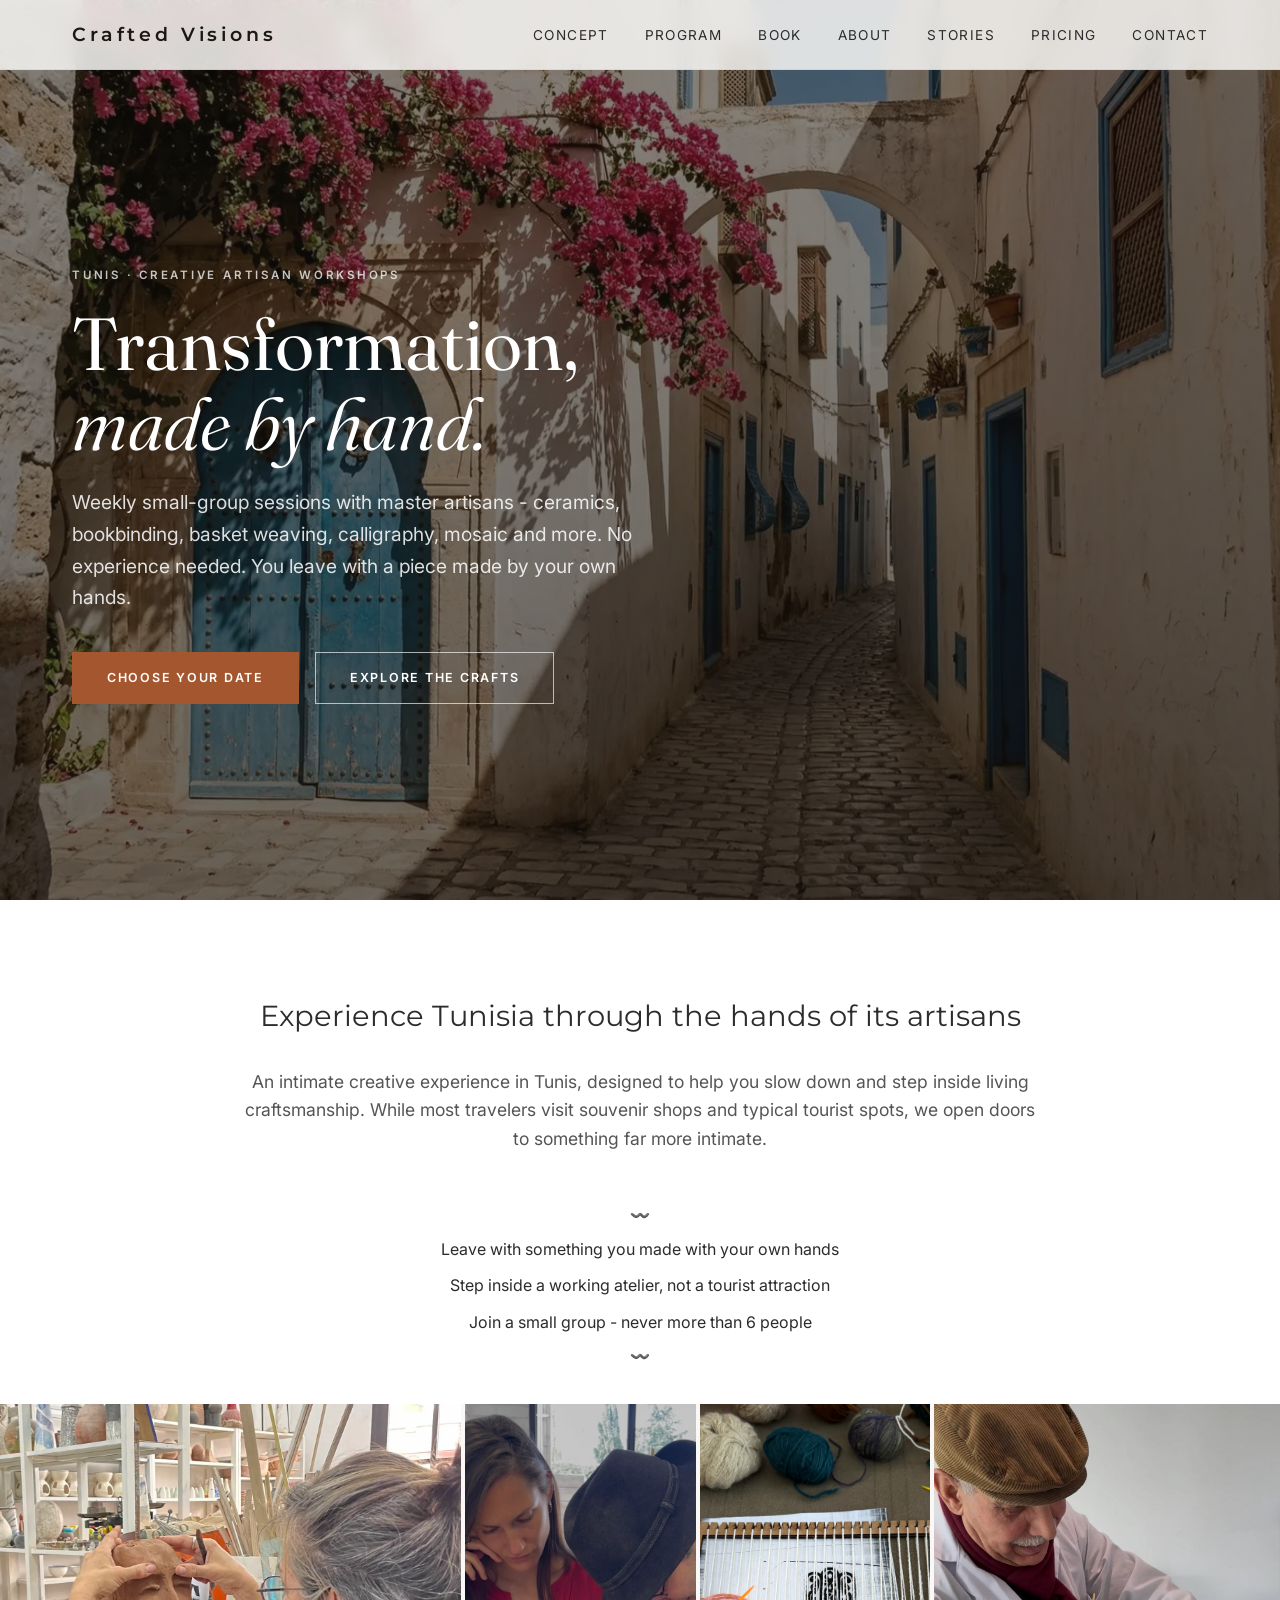
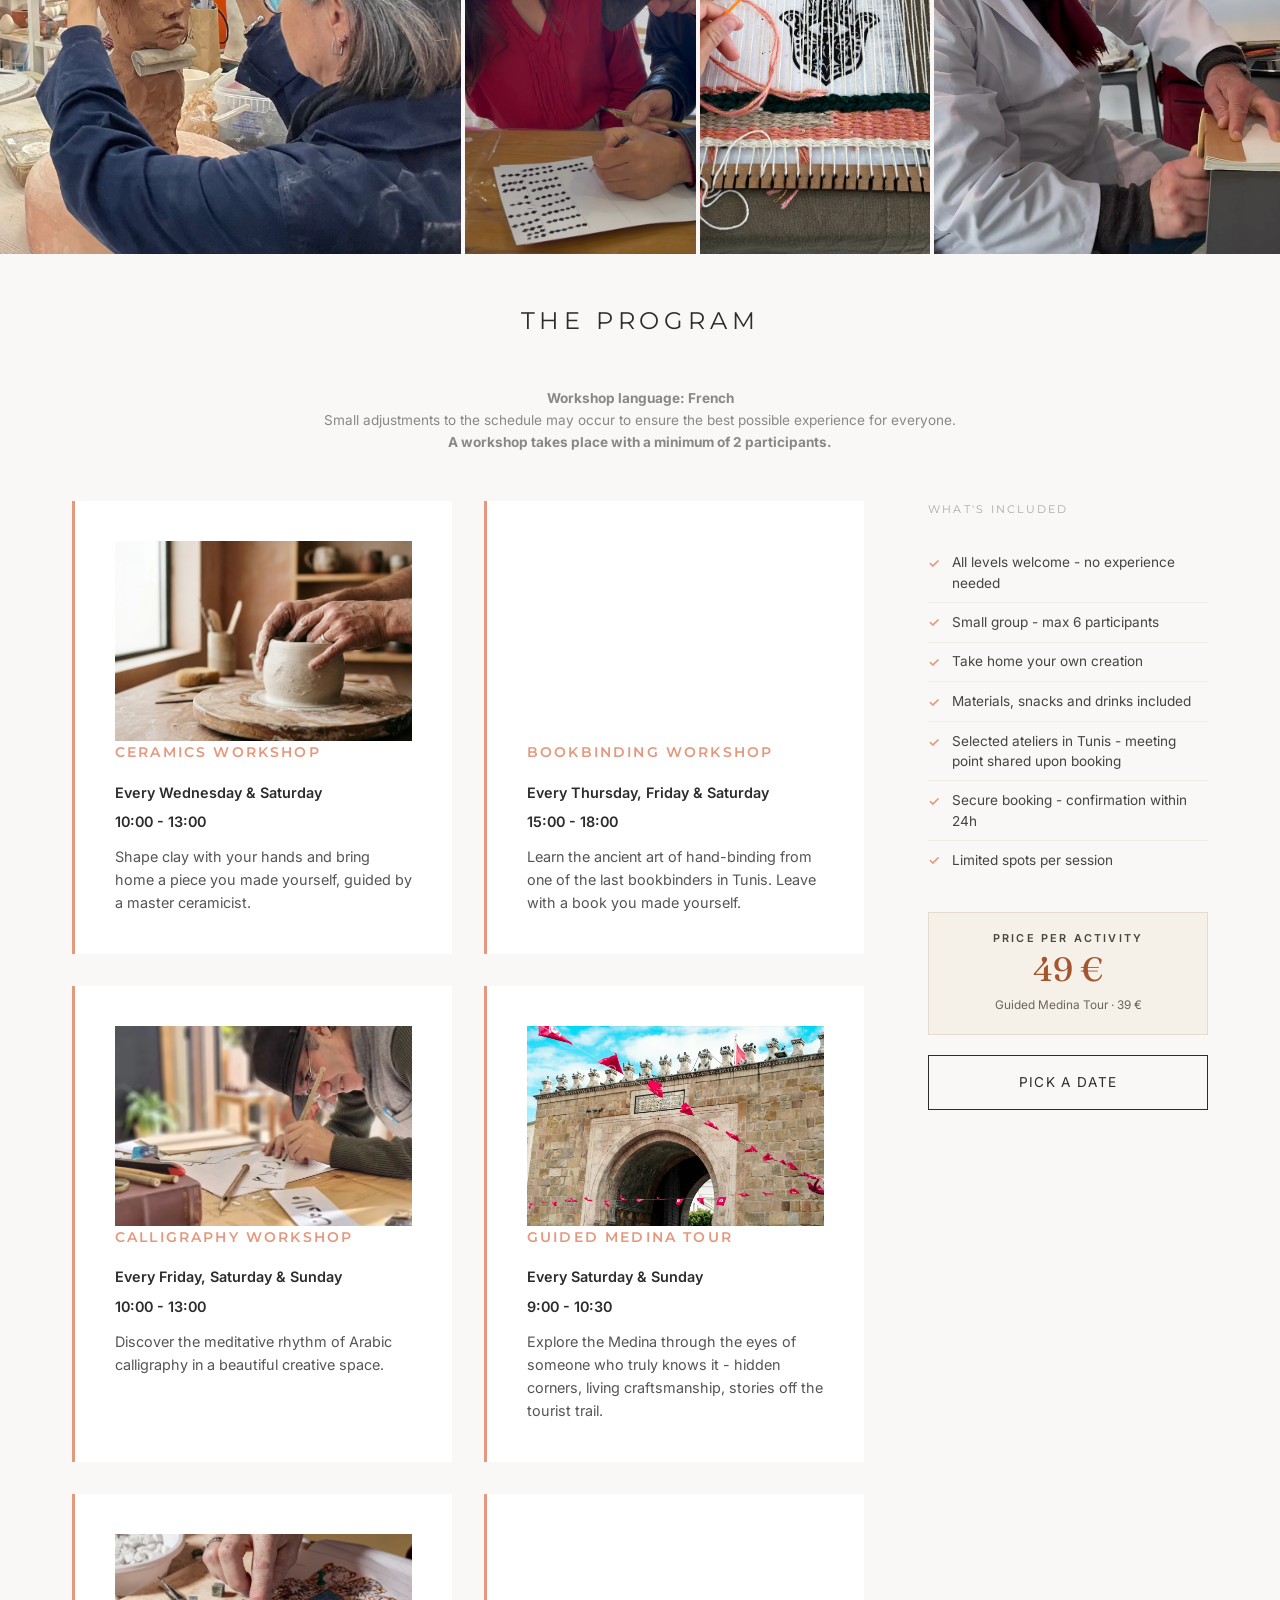
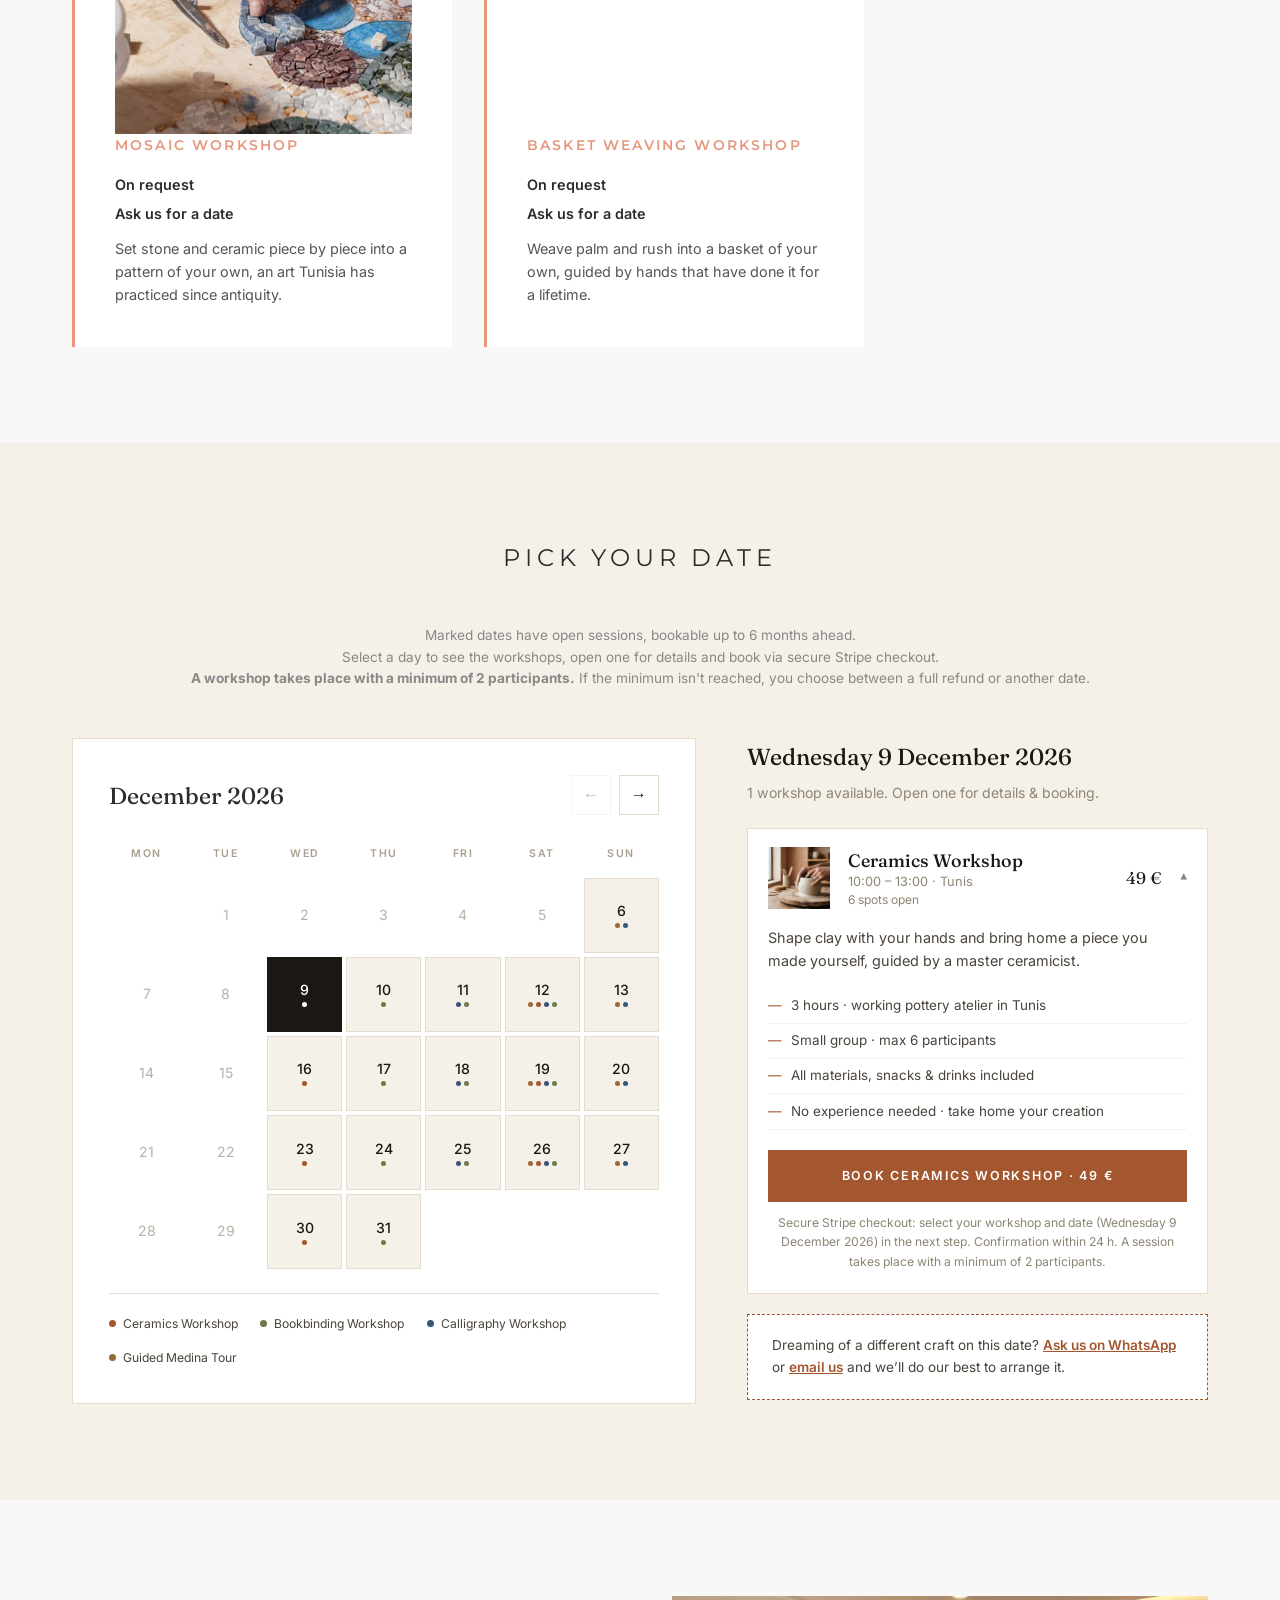
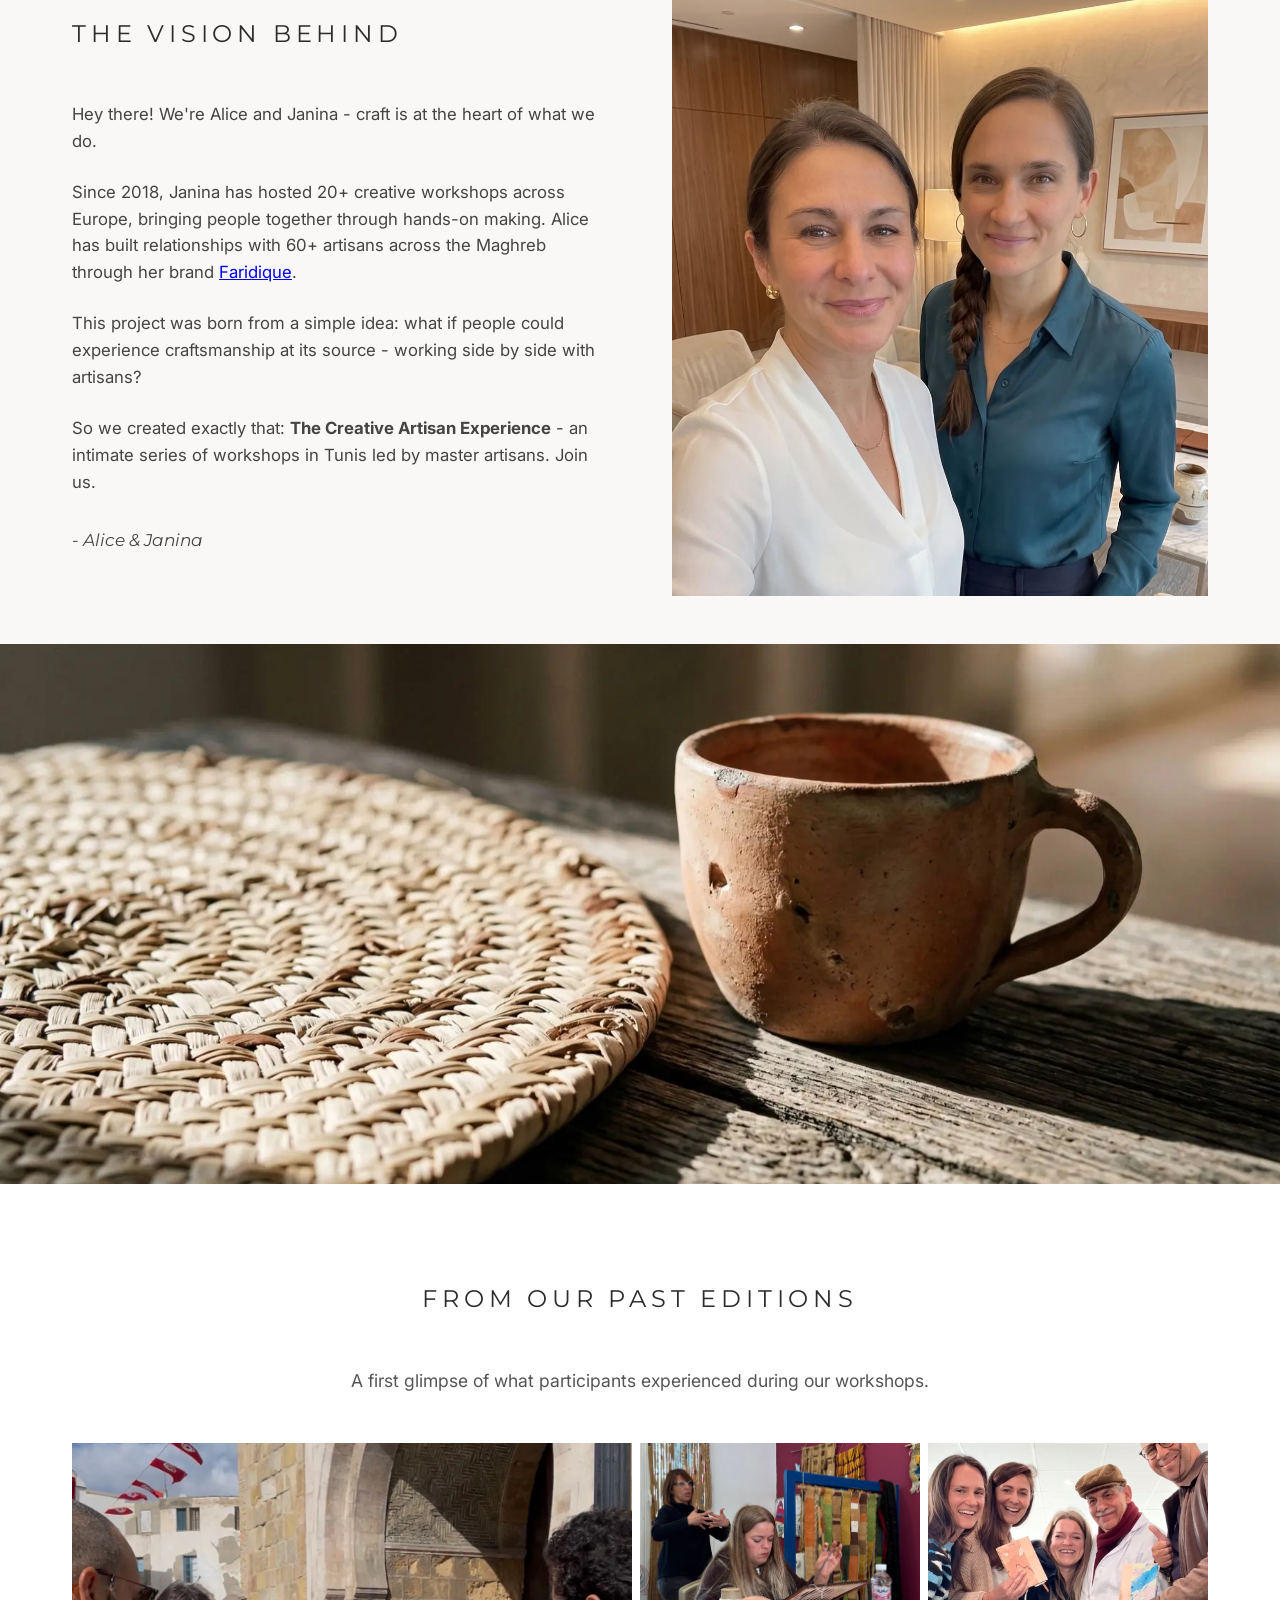
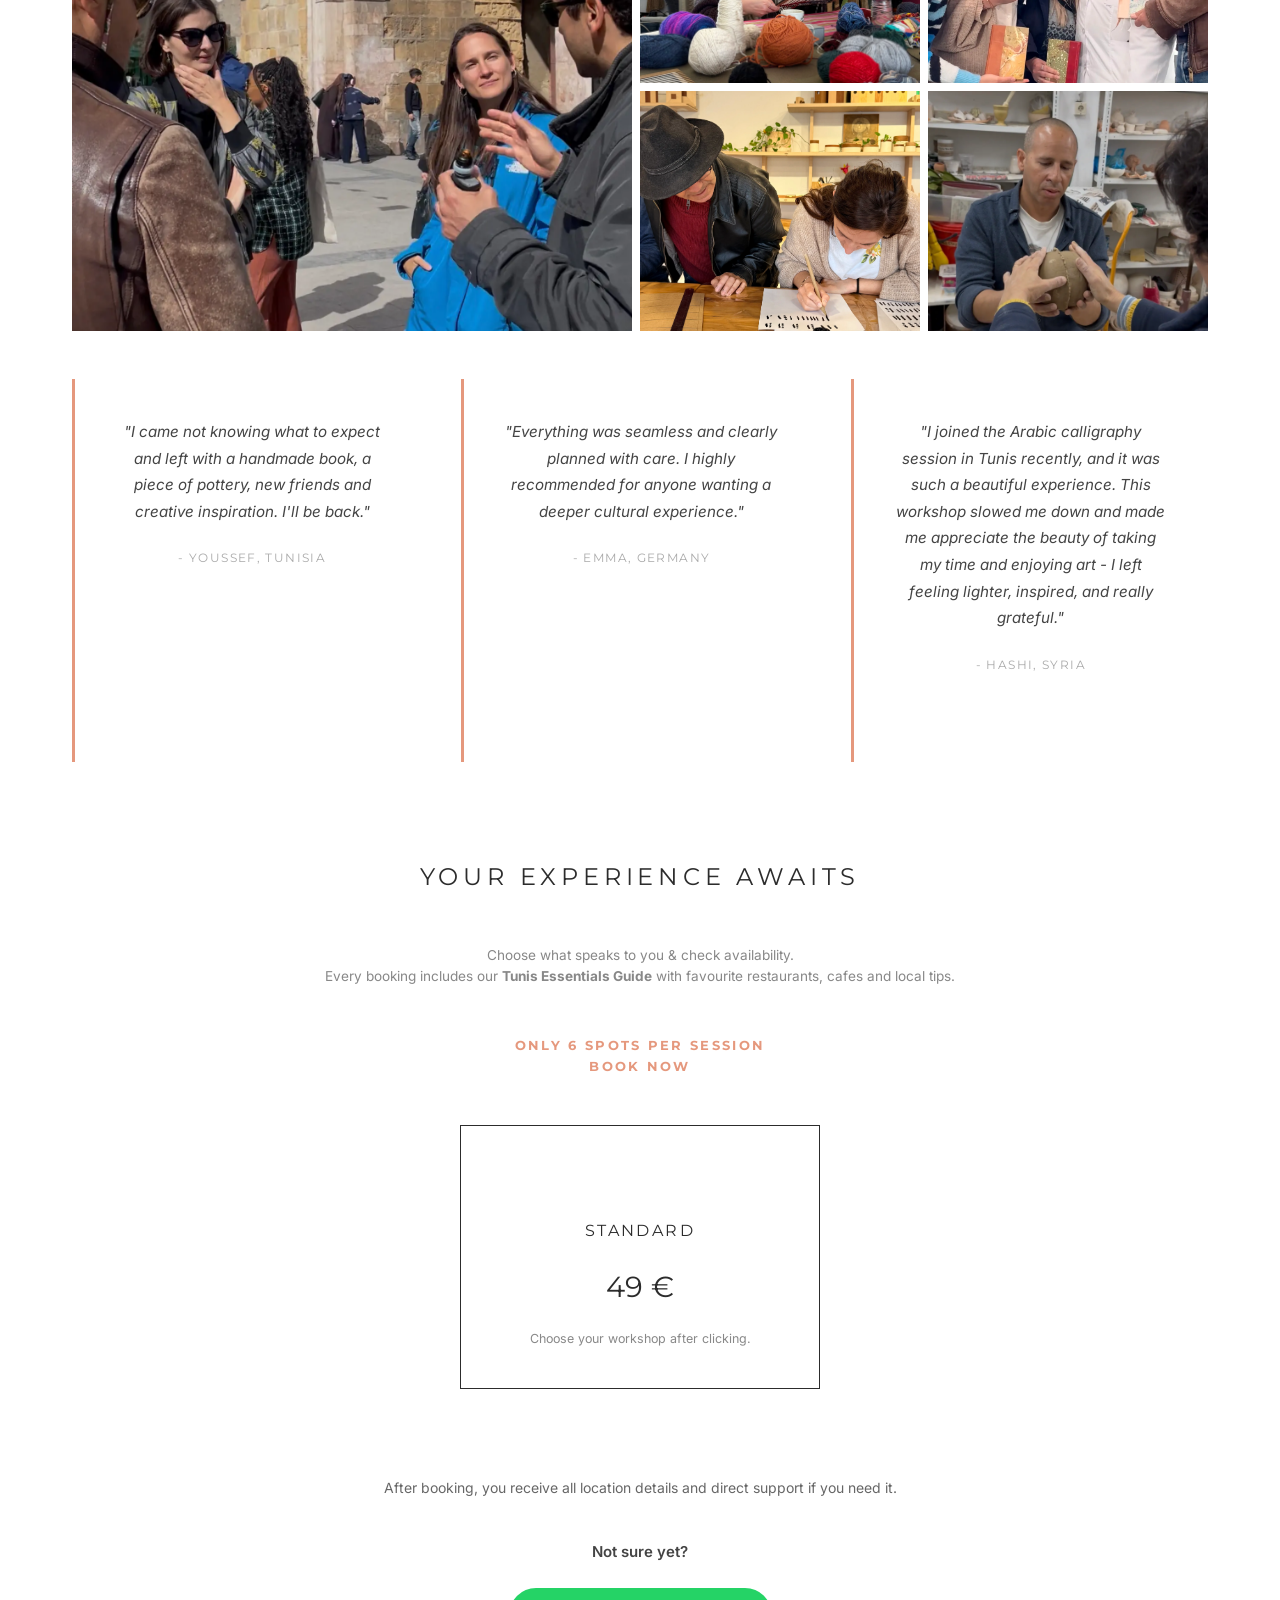
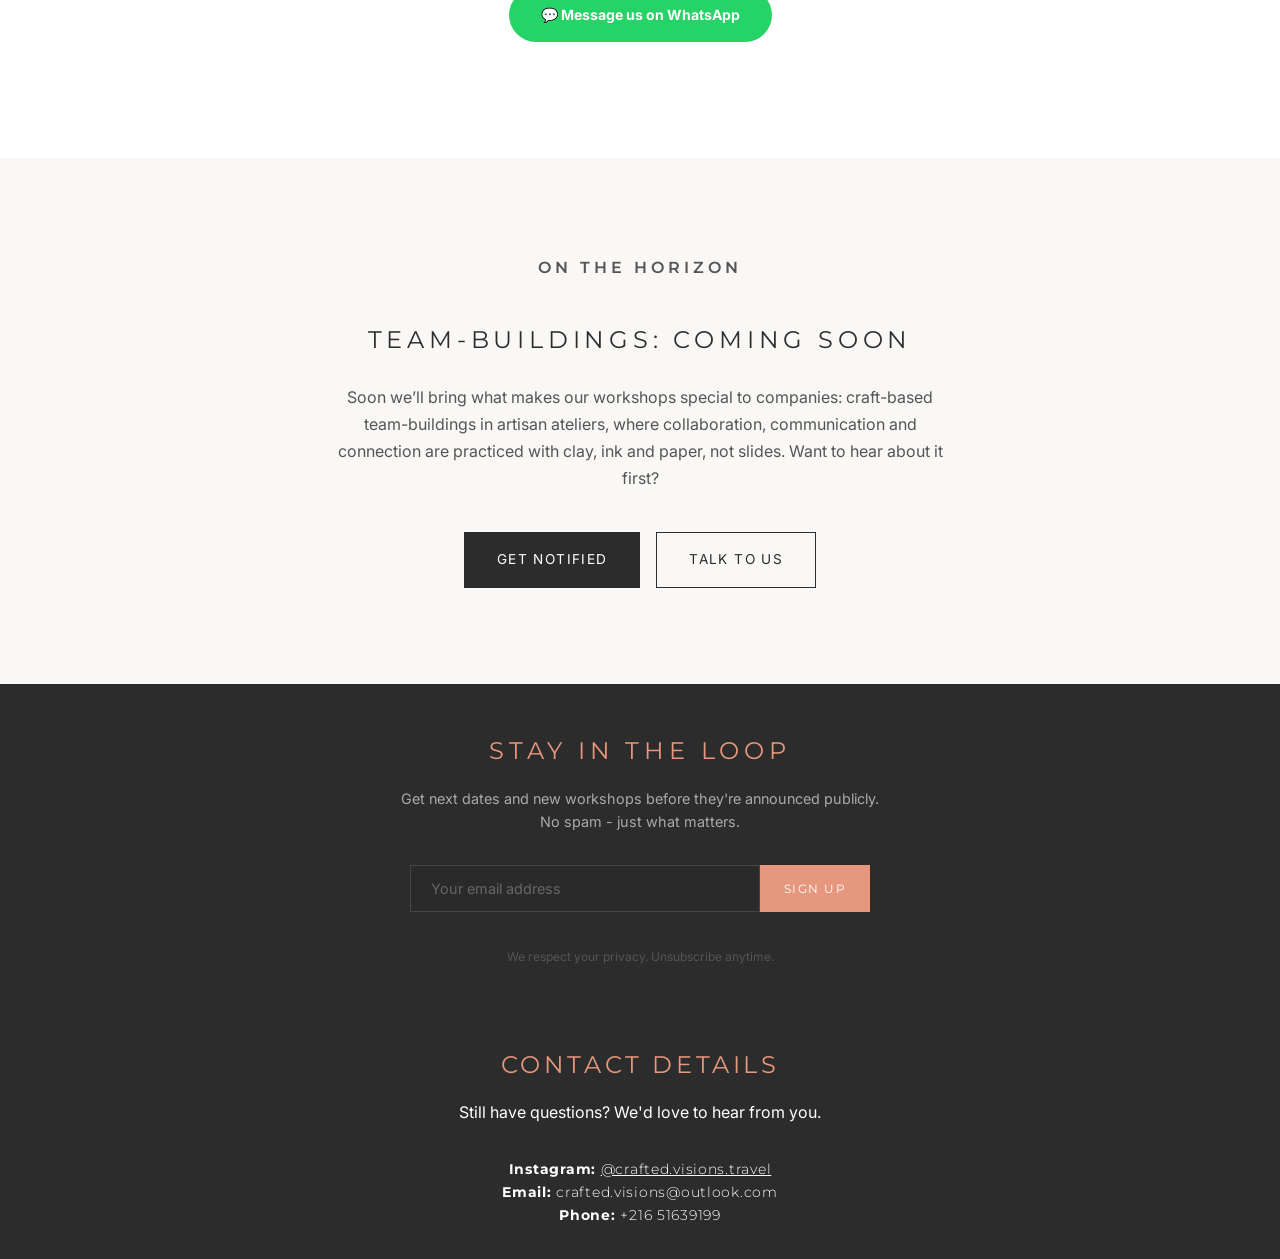
==== commit 5b341985: "Hide community rate (reversible); Medina tour now Sat & Sun - Community rate hidden from clients via" ====
--- a/index.html
+++ b/index.html
@@ -155,6 +155,10 @@
             max-width: 700px;
             margin: 0 auto 3rem auto;
         }
+        .booking-options--single {
+            grid-template-columns: 1fr;
+            max-width: 360px;
+        }
         .booking-card {
             background-color: #fff;
             border: 1px solid #e0e0e0;
@@ -482,7 +486,7 @@
                     <div class="day-card">
                         <img src="images/opt/medina-gate.jpg" alt="Guided Medina Tour" class="card-img" loading="lazy" decoding="async">
                         <h4>Guided Medina Tour</h4>
-                        <p class="day-card__time">Every Sunday</p>
+                        <p class="day-card__time">Every Saturday &amp; Sunday</p>
                         <p class="day-card__workshop">9:00 - 10:30</p>
                         <p class="day-card__desc">Explore the Medina through the eyes of someone who truly knows it - hidden corners, living craftsmanship, stories off the tourist trail.</p>
                     </div>
@@ -608,19 +612,23 @@
                 Replace STRIPE_STANDARD_LINK and STRIPE_COMMUNITY_LINK below with your actual Stripe URLs.
                 In Stripe, set up a Payment Link with a "Select workshop" dropdown as a custom field.
             -->
-            <div class="booking-options">
+            <div class="booking-options booking-options--single">
                 <a href="https://buy.stripe.com/6oU00l9cY0C66ys8II53O08" target="_blank" class="booking-card booking-card--featured">
                     <p class="booking-card__label">&nbsp;</p>
                     <p class="booking-card__title">Standard</p>
                     <p class="booking-card__price">49 €</p>
                     <p class="booking-card__note">Choose your workshop after clicking.</p>
                 </a>
+                <!-- COMMUNITY RATE — temporarily hidden. To reactivate: remove the
+                     "booking-options--single" class above, un-comment this card, and set
+                     showCommunityRate to true in js/schedule.js.
                 <a href="https://buy.stripe.com/14AfZj74Q70ug926AA53O09" target="_blank" class="booking-card booking-card--community">
                     <p class="booking-card__label">For Tunisians living and working in Tunisia</p>
                     <p class="booking-card__title">Community</p>
                     <p class="booking-card__price">39 € / 135 TND</p>
                     <p class="booking-card__note">Choose your workshop after clicking.</p>
                 </a>
+                -->
             </div>
 
             <div style="padding:40px 0 20px; text-align:center;">
